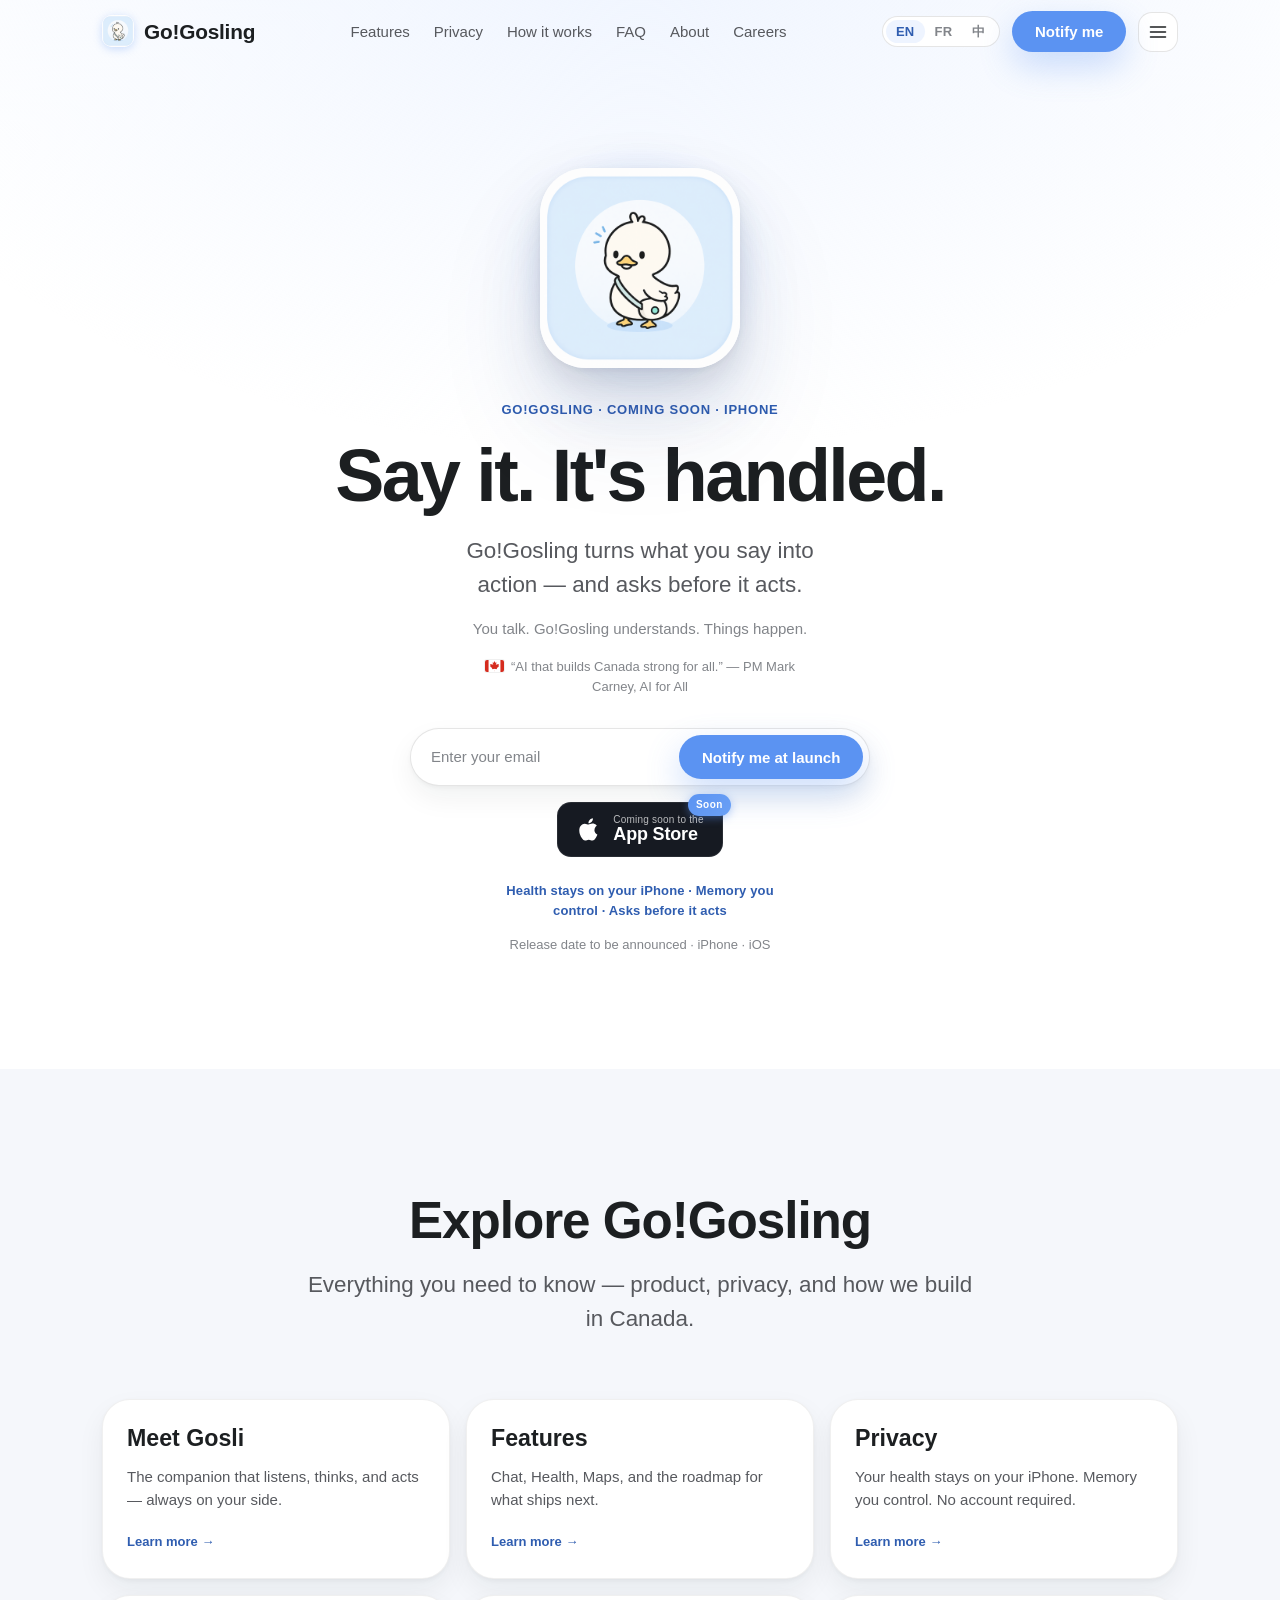
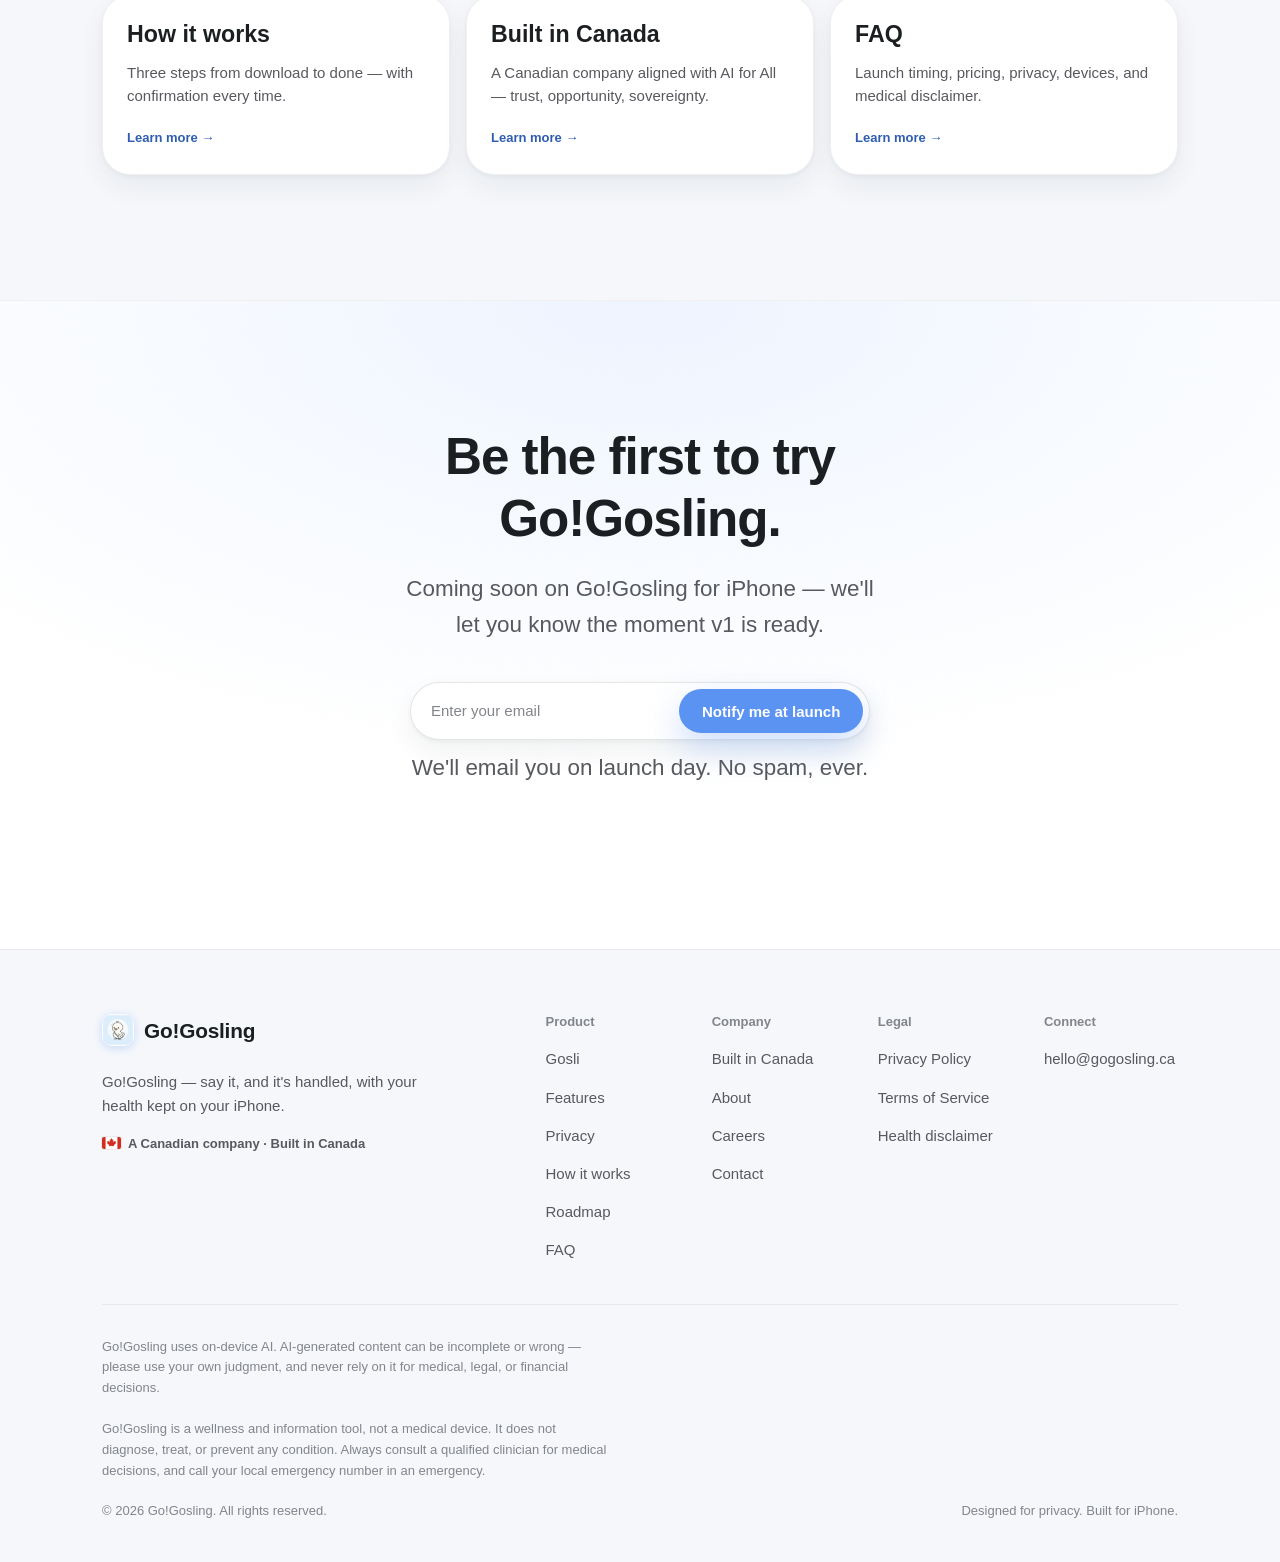
==== index.html @ f4f88aa8 "Split marketing site into dedicated pages and wire APIs. - Slim index with explore grid; new meet, f" ====
<!doctype html>
<html lang="en">
<head>
  <meta charset="utf-8" />
  <meta name="viewport" content="width=device-width, initial-scale=1, viewport-fit=cover" />
  <title data-i18n="meta.title">Go!Gosling — Say it. It's handled.</title>
  <meta name="description" data-i18n-attr="content:meta.desc"
        content="Go!Gosling turns what you say into action — chat, health, recipes, routes, search, media, and store, all from one conversation. Your Apple Health data stays on your iPhone. Coming soon on iPhone." />
  <link rel="canonical" href="https://gogosling.ca/" />
  <link rel="alternate" hreflang="en" href="https://gogosling.ca/" />
  <link rel="alternate" hreflang="fr" href="https://gogosling.ca/" />
  <link rel="alternate" hreflang="zh-Hans" href="https://gogosling.ca/" />
  <link rel="alternate" hreflang="x-default" href="https://gogosling.ca/" />
  <meta name="theme-color" content="#ffffff" media="(prefers-color-scheme: light)" />
  <meta name="color-scheme" content="light" />

  <link rel="icon" href="assets/img/favicon-32.png" sizes="32x32" type="image/png" />
  <link rel="icon" href="assets/img/favicon-16.png" sizes="16x16" type="image/png" />
  <link rel="apple-touch-icon" href="assets/img/apple-touch-icon.png" />
  <link rel="manifest" href="site.webmanifest" />

  <meta property="og:type" content="website" />
  <meta property="og:site_name" content="Go!Gosling" />
  <meta property="og:title" content="Go!Gosling — Say it. It's handled." />
  <meta property="og:description" content="Describe what you want. Go!Gosling turns it into action — chat, health, recipes, routes, search, media, and store, from one conversation. Health stays on your iPhone." />
  <meta property="og:url" content="https://gogosling.ca/" />
  <meta property="og:image" content="https://gogosling.ca/assets/img/og-image.png" />
  <meta property="og:image:width" content="1200" />
  <meta property="og:image:height" content="630" />
  <meta name="twitter:card" content="summary_large_image" />
  <meta name="twitter:title" content="Go!Gosling — Say it. It's handled." />
  <meta name="twitter:description" content="Go!Gosling turns what you say into action on iPhone — chat, health, recipes, routes, search, media, and store. Your Apple Health data stays on device." />
  <meta name="twitter:image" content="https://gogosling.ca/assets/img/og-image.png" />

  <link rel="stylesheet" href="assets/css/tokens.css" />
  <link rel="stylesheet" href="assets/css/base.css" />
  <link rel="stylesheet" href="assets/css/components.css" />
  <link rel="stylesheet" href="assets/css/site.css" />

  <script type="application/ld+json">
  {
    "@context": "https://schema.org",
    "@type": "Organization",
    "name": "Go!Gosling",
    "url": "https://gogosling.ca/",
    "logo": "https://gogosling.ca/assets/img/icon-512.png",
    "description": "Go!Gosling is a Canadian company. It turns what you say into action on iPhone, and your Apple Health data is processed on-device and never leaves your phone.",
    "foundingLocation": { "@type": "Country", "name": "Canada" },
    "address": { "@type": "PostalAddress", "addressCountry": "CA" },
    "sameAs": []
  }
  </script>
</head>
<body>
  <a class="skip-link" href="#main">Skip to content</a>
  <div id="site-header"></div>

  <main id="main">

    <section class="hero hero--center">
      <div class="container hero__inner">
        <figure class="hero__art">
          <span class="hero__art-glow" aria-hidden="true"></span>
          <img class="hero__icon" src="assets/img/app-icon-1024.png"
               width="220" height="220" decoding="async" fetchpriority="high"
               alt="Go!Gosling" />
        </figure>

        <p class="hero__app" data-i18n="hero.app">Go!Gosling · Coming soon · iPhone</p>
        <h1 class="display" data-i18n="hero.title">Say it. It's handled.</h1>
        <p class="lead hero__lead" data-i18n="hero.lead">Go!Gosling turns what you say into action.</p>
        <p class="hero__tagline" data-i18n="hero.tagline">You talk. Go!Gosling understands. Things happen.</p>
        <a class="hero__pmquote" href="canada.html" data-i18n="hero.pmquote">“AI that builds Canada strong for all.” — PM Mark Carney, AI for All</a>

        <div class="hero__actions" id="notify">
          <form class="waitlist" data-waitlist novalidate>
            <div class="field">
              <input class="field__input" type="email" name="email" required autocomplete="email"
                     data-i18n-attr="placeholder:hero.email;aria-label:hero.email" placeholder="Enter your email" />
              <button class="btn btn--primary" type="submit" data-i18n="hero.cta">Notify me at launch</button>
            </div>
          </form>
          <div class="form-success" data-waitlist-success hidden>
            <svg viewBox="0 0 24 24" fill="none" stroke="currentColor" stroke-width="1.9" stroke-linecap="round" stroke-linejoin="round"><circle cx="12" cy="12" r="9"/><path d="M8 12l3 3 5-6"/></svg>
            <span data-success-text data-i18n="form.success">You are on the list. We will email you the moment Go!Gosling launches — nothing else.</span>
          </div>
          <button type="button" class="store-badge" data-store-badge data-i18n-attr="aria-label:hero.store.aria" aria-label="Coming soon to the App Store — join the waitlist">
            <span class="store-badge__tag" data-i18n="hero.store.tag">Soon</span>
            <svg class="store-badge__apple" viewBox="0 0 24 24" fill="currentColor" aria-hidden="true"><path d="M17.05 12.04c-.03-2.6 2.11-3.85 2.21-3.91-1.21-1.77-3.09-2.01-3.76-2.04-1.6-.16-3.13.94-3.94.94-.81 0-2.07-.92-3.4-.9-1.75.03-3.36 1.02-4.26 2.58-1.81 3.16-.46 7.84 1.3 10.41.86 1.26 1.89 2.67 3.24 2.62 1.3-.05 1.79-.84 3.36-.84s2.01.84 3.39.81c1.4-.03 2.29-1.28 3.15-2.55.99-1.46 1.4-2.87 1.42-2.94-.03-.02-2.72-1.05-2.75-4.14M14.53 4.4c.72-.86 1.2-2.07 1.07-3.28-1.03.05-2.28.69-3.02 1.55-.67.77-1.25 1.99-1.09 3.17 1.15.09 2.32-.58 3.07-1.44"/></svg>
            <span class="store-badge__txt">
              <span class="store-badge__small" data-i18n="hero.store.small">Coming soon to the</span>
              <span class="store-badge__big" data-i18n="hero.store.big">App Store</span>
            </span>
          </button>
          <p class="hero__hook" data-i18n="hero.hook">Health stays on your iPhone · Memory you control · Asks before it acts</p>
          <p class="form-note hero__note" data-i18n="hero.note">Release date to be announced · iPhone · iOS</p>
        </div>
      </div>
    </section>

    <section class="section section--inset home-explore">
      <div class="container">
        <div class="sec-head center">
          <h2 class="section-title" data-i18n="home.explore.title">Explore Go!Gosling</h2>
          <p class="lead mx-auto" data-i18n="home.explore.lead">Everything you need to know — product, privacy, and how we build in Canada.</p>
        </div>
        <div class="home-explore__grid">
          <a class="home-card reveal" href="meet.html">
            <h3 data-i18n="home.card.meet.title">Meet Gosli</h3>
            <p data-i18n="home.card.meet.body">The companion that listens, thinks, and acts — always on your side.</p>
            <span class="home-card__link" data-i18n="home.card.more">Learn more →</span>
          </a>
          <a class="home-card reveal" href="features.html">
            <h3 data-i18n="home.card.features.title">Features</h3>
            <p data-i18n="home.card.features.body">Chat, Health, Maps, and the roadmap for what ships next.</p>
            <span class="home-card__link" data-i18n="home.card.more">Learn more →</span>
          </a>
          <a class="home-card reveal" href="privacy.html">
            <h3 data-i18n="home.card.privacy.title">Privacy</h3>
            <p data-i18n="home.card.privacy.body">Your health stays on your iPhone. Memory you control. No account required.</p>
            <span class="home-card__link" data-i18n="home.card.more">Learn more →</span>
          </a>
          <a class="home-card reveal" href="how.html">
            <h3 data-i18n="home.card.how.title">How it works</h3>
            <p data-i18n="home.card.how.body">Three steps from download to done — with confirmation every time.</p>
            <span class="home-card__link" data-i18n="home.card.more">Learn more →</span>
          </a>
          <a class="home-card reveal" href="canada.html">
            <h3 data-i18n="home.card.canada.title">Built in Canada</h3>
            <p data-i18n="home.card.canada.body">A Canadian company aligned with AI for All — trust, opportunity, sovereignty.</p>
            <span class="home-card__link" data-i18n="home.card.more">Learn more →</span>
          </a>
          <a class="home-card reveal" href="faq.html">
            <h3 data-i18n="home.card.faq.title">FAQ</h3>
            <p data-i18n="home.card.faq.body">Launch timing, pricing, privacy, devices, and medical disclaimer.</p>
            <span class="home-card__link" data-i18n="home.card.more">Learn more →</span>
          </a>
        </div>
      </div>
    </section>

    <section class="section final-cta">
      <div class="container final-cta__inner">
          <h2 data-i18n="cta.title">Be first to try Go!Gosling.</h2>
          <p data-i18n="cta.lead">Coming soon on Go!Gosling for iPhone — we will notify you when v1 is ready.</p>
          <div>
            <form class="waitlist" data-waitlist novalidate>
              <div class="field">
                <input class="field__input" type="email" name="email" required autocomplete="email"
                       data-i18n-attr="placeholder:cta.email;aria-label:cta.email" placeholder="Enter your email" />
                <button class="btn btn--primary" type="submit" data-i18n="cta.btn">Notify me at launch</button>
              </div>
            </form>
            <div class="form-success" data-waitlist-success hidden>
              <svg viewBox="0 0 24 24" fill="none" stroke="currentColor" stroke-width="1.9" stroke-linecap="round" stroke-linejoin="round"><circle cx="12" cy="12" r="9"/><path d="M8 12l3 3 5-6"/></svg>
              <span data-success-text data-i18n="form.success">You are on the list.</span>
            </div>
            <p class="form-note" data-i18n="cta.note">We will email you on launch day. No spam.</p>
          </div>
      </div>
    </section>

  </main>

  <div id="site-footer"></div>

  <script src="assets/js/chrome.js"></script>
  <script src="assets/js/i18n-fr.js"></script>
  <script src="assets/js/i18n.js"></script>
  <script src="assets/js/main.js"></script>
</body>
</html>
---- assets/css/tokens.css ----
/* ==========================================================================
   Go!Gosling — Design Tokens
   Source of truth: the app's frozen `Contracts/Design/design-system-v1.md`
   (mirrored here so the marketing site and the product never drift apart).
   Accent is a calm soft-blue, sampled from the real gosling App Icon backdrop —
   one restrained accent, carried by whitespace (Marvis-inspired restraint).
   Everything else is the app's neutral, light, on-device system.
   ========================================================================== */

:root {
  /* --- Brand (soft-blue, from the gosling App Icon backdrop) -------------- */
  /* The mascot sits on a calm light-blue field; the accent echoes it gently. */
  --brand-indigo: #4F86F0;   /* slightly deeper blue for hover */
  --brand-violet: #6AA0F5;   /* lighter end of the soft-blue range */
  --brand:        #5B93F2;   /* primary accent — calm sky blue */
  --brand-ink:    #2F5DB0;   /* deeper blue for text-on-light (AA contrast) */
  --brand-50:     #eef4ff;   /* faint blue wash (icon tiles, chips) */
  --brand-100:    #dde9fe;
  --brand-200:    #c4d8fc;
  --brand-gradient: linear-gradient(135deg, #5B93F2 0%, #6AA0F5 100%);
  --brand-gradient-soft: linear-gradient(135deg, #79a8f6 0%, #93bcf8 100%);

  /* --- Neutral surfaces (design-system-v1: light canvas) ----------------- */
  --bg-start:       #FFFFFF;
  --bg-end:         #F5F7FB;  /* faintly cool, premium light grey-blue */
  --bg-inset:       #F8FAFD;
  --surface:        #FFFFFF;
  --surface-2:      #F8FAFD;
  --surface-strong: #161A22;  /* inverted dark surface (CTA on dark, footer) */

  /* --- Text -------------------------------------------------------------- */
  --text-primary:   #1C1F21;
  --text-secondary: #57595E;
  --text-muted:     #82858A;
  --text-on-strong: #FFFFFF;
  --text-on-strong-muted: rgba(255,255,255,0.66);

  /* --- Lines ------------------------------------------------------------- */
  --line:        rgba(0,0,0,0.06);
  --line-strong: rgba(0,0,0,0.10);
  --line-ondark: rgba(255,255,255,0.12);

  /* --- Section identity tints (from AppTheme.tint(for:)) ----------------- */
  --tint-chat:   #1A1C21;  /* chat   = accentStrong (ink) */
  --tint-health: #4F6E61;  /* health = success (calm green) */
  --tint-ai:     #61738A;  /* ai/search = sky (slate blue) */
  --tint-maps:   #91754A;  /* maps   = warning (tan) */
  --tint-store:  #595E69;  /* store  = accent (gray) */
  --health-50:   #eef3f1;
  --health-ink:  #3c574c;

  /* --- Typography (system stack ≈ San Francisco) ------------------------- */
  --font-sans: -apple-system, BlinkMacSystemFont, "SF Pro Text", "SF Pro Display",
               "Segoe UI", "PingFang SC", "Hiragino Sans GB", "Microsoft YaHei",
               Roboto, Helvetica, Arial, "Apple Color Emoji", sans-serif;
  --font-rounded: ui-rounded, "SF Pro Rounded", -apple-system, var(--font-sans);

  /* Fluid type scale (clamp: mobile -> desktop) — bigger, more spacious */
  --fs-display: clamp(2.6rem, 1.7rem + 4.4vw, 4.6rem);   /* hero — bold, generous */
  --fs-h1:      clamp(2.05rem, 1.45rem + 2.9vw, 3.2rem);  /* section titles */
  --fs-h2:      clamp(1.55rem, 1.2rem + 1.6vw, 2.1rem);
  --fs-h3:      clamp(1.2rem, 1.06rem + 0.6vw, 1.45rem);
  --fs-lead:    clamp(1.14rem, 1.02rem + 0.6vw, 1.4rem);  /* hero subhead */
  --fs-body:    1.0625rem;   /* 17px — iOS body */
  --fs-meta:    0.9375rem;   /* 15px */
  --fs-chip:    0.8125rem;   /* 13px */
  --fs-eyebrow: 0.75rem;     /* 12px */

  --lh-tight:  1.05;
  --lh-snug:   1.22;
  --lh-normal: 1.6;
  --tracking-eyebrow: 0.14em;
  --tracking-tight:  -0.02em;
  --tracking-display: -0.035em;

  /* --- Spacing scale ----------------------------------------------------- */
  --space-1: 4px;
  --space-2: 8px;
  --space-3: 12px;
  --space-4: 16px;
  --space-5: 20px;   /* screenPadding */
  --space-6: 24px;
  --space-8: 32px;
  --space-10: 40px;
  --space-12: 48px;
  --space-16: 64px;
  --space-20: 80px;
  --space-24: 96px;
  --space-32: 128px;

  --container:    1140px;
  --container-narrow: 760px;
  --section-y: clamp(80px, 6vw + 48px, 152px);   /* more breathing room */

  /* --- Radius (soft, friendly, consistent) ------------------------------- */
  --radius-card:    28px;
  --radius-compact: 20px;
  --radius-pill:    999px;
  --radius-sm:      14px;

  /* --- Elevation — one cohesive soft-shadow family ----------------------- */
  --elev-raised:   0 2px 4px rgba(22,26,34,0.04), 0 12px 28px rgba(22,26,34,0.06);
  --elev-floating: 0 6px 14px rgba(22,26,34,0.07), 0 20px 44px rgba(22,26,34,0.08);
  /* Layered soft shadow for the hero icon (multi-step natural falloff) */
  --elev-device:
      0 2px 6px rgba(22,26,34,0.05),
      0 12px 28px rgba(22,26,34,0.07),
      0 32px 64px rgba(38,72,140,0.12),
      0 56px 110px rgba(38,72,140,0.10);
  --elev-brand:   0 14px 34px rgba(91,147,242,0.30);

  /* --- Motion (design-system-v1) ----------------------------------------- */
  --dur-standard: 0.24s;
  --ease-standard: cubic-bezier(0.4, 0.0, 0.2, 1);   /* ≈ easeInOut */
  --ease-emphasized: cubic-bezier(0.22, 1, 0.36, 1); /* ≈ spring settle */
  --dur-reveal: 0.7s;

  /* --- Layout helpers ---------------------------------------------------- */
  --nav-h: 64px;
}

@media (prefers-reduced-motion: reduce) {
  :root { --dur-standard: 0.12s; --dur-reveal: 0.12s; }
}
---- assets/css/base.css ----
/* ==========================================================================
   Go!Gosling — Base: reset, document defaults, primitives
   ========================================================================== */

*, *::before, *::after { box-sizing: border-box; }
* { margin: 0; }

html {
  -webkit-text-size-adjust: 100%;
  text-size-adjust: 100%;
  scroll-behavior: smooth;
  scroll-padding-top: calc(var(--nav-h) + 16px);
}
@media (prefers-reduced-motion: reduce) {
  html { scroll-behavior: auto; }
}

body {
  font-family: var(--font-sans);
  font-size: var(--fs-body);
  line-height: var(--lh-normal);
  color: var(--text-primary);
  background: var(--bg-start);
  -webkit-font-smoothing: antialiased;
  -moz-osx-font-smoothing: grayscale;
  text-rendering: optimizeLegibility;
  font-feature-settings: "ss01", "cv01";
  overflow-x: hidden;
}

img, svg, video, canvas { display: block; max-width: 100%; height: auto; }
svg { fill: currentColor; }

a { color: inherit; text-decoration: none; }

button, input, textarea, select {
  font: inherit;
  color: inherit;
}
button { background: none; border: 0; cursor: pointer; }

h1, h2, h3, h4 { line-height: var(--lh-snug); font-weight: 700; }

::selection { background: var(--brand-100); color: var(--text-primary); }

:focus-visible {
  outline: 2px solid var(--brand);
  outline-offset: 3px;
  border-radius: 4px;
}

/* --- Layout primitives --------------------------------------------------- */
.container {
  width: 100%;
  max-width: var(--container);
  margin-inline: auto;
  padding-inline: var(--space-5);
}
@media (min-width: 720px) {
  .container { padding-inline: var(--space-8); }
}

.section { padding-block: var(--section-y); position: relative; }

.measure { max-width: 56ch; }
.center { text-align: center; }
.mx-auto { margin-inline: auto; }

/* --- Type primitives ----------------------------------------------------- */
.eyebrow {
  display: inline-block;
  font-size: var(--fs-eyebrow);
  font-weight: 700;
  letter-spacing: var(--tracking-eyebrow);
  text-transform: uppercase;
  color: var(--text-muted);
}
.eyebrow--brand { color: var(--brand-ink); }

.display {
  font-size: var(--fs-display);
  line-height: var(--lh-tight);
  letter-spacing: var(--tracking-display);
  font-weight: 700;
}
.section-title {
  font-size: var(--fs-h1);
  line-height: var(--lh-tight);
  letter-spacing: var(--tracking-tight);
}
.lead {
  font-size: var(--fs-lead);
  line-height: 1.5;
  color: var(--text-secondary);
}
.muted { color: var(--text-secondary); }
.faint { color: var(--text-muted); }

.text-gradient {
  background: var(--brand-gradient);
  -webkit-background-clip: text;
  background-clip: text;
  color: transparent;
}

/* --- Accessibility helpers ---------------------------------------------- */
.visually-hidden {
  position: absolute !important;
  width: 1px; height: 1px;
  padding: 0; margin: -1px;
  overflow: hidden; clip: rect(0 0 0 0); clip-path: inset(50%);
  white-space: nowrap; border: 0;
}
.skip-link {
  position: absolute; left: var(--space-4); top: -120px;
  z-index: 200; background: var(--surface-strong); color: #fff;
  padding: 10px 16px; border-radius: var(--radius-sm);
  transition: top var(--dur-standard) var(--ease-standard);
}
.skip-link:focus { top: var(--space-4); }

[hidden] { display: none !important; }
---- assets/css/components.css ----
/* ==========================================================================
   Go!Gosling — Components
   ========================================================================== */

/* --- Logo lockup --------------------------------------------------------- */
.logo { display: inline-flex; align-items: center; gap: 10px; }
.logo__mark {
  width: 32px; height: 32px; border-radius: 10px;
  overflow: hidden;
  box-shadow: 0 2px 8px rgba(91,147,242,0.30);
  flex: none;
}
.logo__mark img { width: 100%; height: 100%; object-fit: cover; display: block; }
.logo__word {
  font-family: var(--font-rounded);
  font-weight: 700; font-size: 1.3rem; letter-spacing: -0.01em;
  color: var(--text-primary);
}
.logo--lg .logo__mark { width: 44px; height: 44px; border-radius: 12px; }
.logo--lg .logo__mark svg { width: 27px; height: 27px; }
.logo--lg .logo__word { font-size: 1.6rem; }

/* --- Buttons ------------------------------------------------------------- */
.btn {
  --_pad-y: 12px; --_pad-x: 22px;
  display: inline-flex; align-items: center; justify-content: center; gap: 8px;
  padding: var(--_pad-y) var(--_pad-x);
  font-size: var(--fs-meta); font-weight: 600; line-height: 1;
  border-radius: var(--radius-pill);
  border: 1px solid transparent;
  white-space: nowrap;
  transition: transform var(--dur-standard) var(--ease-emphasized),
              box-shadow var(--dur-standard) var(--ease-standard),
              background var(--dur-standard) var(--ease-standard),
              border-color var(--dur-standard) var(--ease-standard);
  will-change: transform;
}
.btn:active { transform: translateY(1px) scale(0.99); }

.btn--primary {
  background: var(--brand);
  color: #fff;
  box-shadow: var(--elev-brand);
}
.btn--primary:hover {
  background: var(--brand-indigo);
  box-shadow: var(--elev-brand);
  transform: translateY(-1px);
}

.btn--dark { background: var(--surface-strong); color: #fff; }
.btn--dark:hover { transform: translateY(-1px); box-shadow: var(--elev-floating); }

.btn--ghost {
  background: var(--surface); color: var(--text-primary);
  border-color: var(--line-strong);
}
.btn--ghost:hover { border-color: var(--text-muted); transform: translateY(-1px); }

.btn--lg { --_pad-y: 15px; --_pad-x: 28px; font-size: var(--fs-body); }
.btn--block { width: 100%; }

/* --- Chips & badges ------------------------------------------------------ */
.chip {
  display: inline-flex; align-items: center; gap: 8px;
  padding: 9px 16px; font-size: var(--fs-chip); font-weight: 600;
  border-radius: var(--radius-pill);
  background: var(--surface); border: 1px solid var(--line);
  color: var(--text-secondary);
  box-shadow: var(--elev-raised);
}
.chip__dot { width: 7px; height: 7px; border-radius: 50%; background: var(--text-muted); flex: none; }
.chip--live { color: var(--health-ink); background: var(--health-50); border-color: transparent; }
.chip--live .chip__dot { background: var(--tint-health); }
.chip--soon { color: var(--text-muted); }

.badge {
  display: inline-flex; align-items: center; gap: 8px;
  padding: 7px 14px 7px 11px;
  font-size: var(--fs-chip); font-weight: 600;
  border-radius: var(--radius-pill);
  background: var(--brand-50); color: var(--brand-ink);
  border: 1px solid var(--brand-100);
}
.badge__pulse {
  width: 8px; height: 8px; border-radius: 50%; background: var(--brand);
  box-shadow: 0 0 0 0 rgba(91,147,242,0.5);
  animation: pulse 2.4s var(--ease-standard) infinite;
}
@keyframes pulse {
  0% { box-shadow: 0 0 0 0 rgba(91,147,242,0.45); }
  70% { box-shadow: 0 0 0 7px rgba(91,147,242,0); }
  100% { box-shadow: 0 0 0 0 rgba(91,147,242,0); }
}
@media (prefers-reduced-motion: reduce) { .badge__pulse { animation: none; } }

/* --- Cards --------------------------------------------------------------- */
.card {
  background: var(--surface);
  border: 1px solid var(--line);
  border-radius: var(--radius-card);
  padding: var(--space-8);
  box-shadow: var(--elev-raised);
}
.card--flat { box-shadow: none; background: var(--surface-2); }
.card--flat:hover { border-color: var(--line-strong); }
.card__icon {
  width: 44px; height: 44px; border-radius: var(--radius-compact);
  display: grid; place-items: center; margin-bottom: var(--space-4);
  background: var(--brand-50); color: var(--brand-ink);
}
.card__icon svg { width: 22px; height: 22px; }
.card__title { font-size: var(--fs-h3); margin-bottom: 8px; letter-spacing: -0.01em; }
.card__body { color: var(--text-secondary); font-size: var(--fs-meta); }

/* --- Forms / waitlist ---------------------------------------------------- */
.waitlist { width: 100%; max-width: 460px; }
.field {
  display: flex; gap: 8px;
  background: var(--surface);
  border: 1px solid var(--line-strong);
  border-radius: var(--radius-pill);
  padding: 6px 6px 6px 8px;
  box-shadow: var(--elev-raised);
  transition: border-color var(--dur-standard) var(--ease-standard),
              box-shadow var(--dur-standard) var(--ease-standard);
}
.field:focus-within { border-color: var(--brand); box-shadow: 0 0 0 4px var(--brand-100); }
.field__input {
  flex: 1; min-width: 0; border: 0; background: transparent;
  padding: 10px 12px; font-size: var(--fs-meta); color: var(--text-primary);
}
.field__input::placeholder { color: var(--text-muted); }
.field__input:focus-visible { outline: none; }
.field .btn { flex: none; }

.form-note {
  margin-top: 12px; font-size: var(--fs-chip); color: var(--text-muted);
  display: flex; align-items: center; gap: 7px; line-height: 1.4;
}
.form-note svg { width: 14px; height: 14px; flex: none; color: var(--tint-health); }

.form-success {
  display: flex; align-items: flex-start; gap: 11px;
  padding: 14px 18px; border-radius: var(--radius-compact);
  background: var(--health-50); color: var(--health-ink);
  font-size: var(--fs-meta); font-weight: 500; max-width: 460px;
}
.form-success svg { width: 20px; height: 20px; flex: none; margin-top: 1px; }

/* --- App Store coming-soon pill (custom — not the official Apple badge) --- */
.store-badge {
  display: inline-flex; align-items: center; gap: 11px;
  padding: 11px 18px; border-radius: 14px;
  background: var(--surface-strong); color: #fff;
  border: 1px solid rgba(255,255,255,0.08);
  position: relative; cursor: pointer;
  transition: transform var(--dur-standard) var(--ease-emphasized), box-shadow var(--dur-standard);
}
.store-badge--light {
  background: var(--surface);
  color: var(--text-primary);
  border: 1px solid var(--line-strong);
  box-shadow: none;
}
.store-badge--light:hover {
  transform: none;
  box-shadow: var(--elev-raised);
}
.store-badge--light svg { color: var(--text-primary); }
.store-badge svg { width: 26px; height: 26px; flex: none; }
.store-badge__apple { width: 24px; height: 24px; }
.store-badge__txt { display: flex; flex-direction: column; line-height: 1.1; text-align: left; }
.store-badge__small { font-size: 10px; opacity: 0.7; letter-spacing: 0.02em; }
.store-badge__big { font-size: 18px; font-weight: 600; letter-spacing: -0.01em; }
.store-badge__tag {
  position: absolute; top: -9px; right: -9px;
  font-size: 10px; font-weight: 700; letter-spacing: 0.04em;
  padding: 3px 8px; border-radius: var(--radius-pill);
  background: var(--brand-gradient); color: #fff;
  box-shadow: 0 2px 8px rgba(91,147,242,0.45);
}

/* --- Sticky navigation --------------------------------------------------- */
.nav {
  position: fixed; inset: 0 0 auto 0; z-index: 100;
  height: var(--nav-h);
  display: flex; align-items: center;
  transition: background var(--dur-standard) var(--ease-standard),
              border-color var(--dur-standard) var(--ease-standard),
              backdrop-filter var(--dur-standard);
  border-bottom: 1px solid transparent;
}
.nav.is-scrolled {
  background: rgba(255,255,255,0.78);
  -webkit-backdrop-filter: saturate(180%) blur(18px);
  backdrop-filter: saturate(180%) blur(18px);
  border-bottom-color: var(--line);
}
.nav__inner { display: flex; align-items: center; justify-content: space-between; width: 100%; }
.nav__links { display: none; align-items: center; gap: var(--space-6); }
.nav__links a {
  font-size: var(--fs-meta); font-weight: 500; color: var(--text-secondary);
  transition: color var(--dur-standard) var(--ease-standard);
}
.nav__links a:hover { color: var(--text-primary); }
.nav__actions { display: flex; align-items: center; gap: var(--space-3); }

@media (min-width: 940px) {
  .nav__links { display: flex; }
  .nav__menu-btn { display: none; }
}

/* Language toggle */
.lang-toggle {
  display: inline-flex; align-items: center;
  border: 1px solid var(--line-strong); border-radius: var(--radius-pill);
  padding: 3px; background: var(--surface);
}
.lang-toggle button {
  font-size: var(--fs-chip); font-weight: 600; color: var(--text-muted);
  padding: 5px 11px; border-radius: var(--radius-pill); line-height: 1;
  transition: color var(--dur-standard), background var(--dur-standard);
}
.lang-toggle button[aria-pressed="true"] { background: var(--brand-50); color: var(--brand-ink); }
.lang-toggle--3 button { padding: 5px 9px; font-size: 0.6875rem; letter-spacing: 0.02em; }
@media (min-width: 900px) {
  .lang-toggle--3 button { padding: 5px 10px; font-size: var(--fs-chip); }
}

/* Mobile menu */
.nav__menu-btn {
  display: grid; place-items: center; width: 40px; height: 40px;
  border-radius: var(--radius-sm); border: 1px solid var(--line-strong);
  background: var(--surface);
}
.nav__menu-btn svg { width: 20px; height: 20px; }
.mobile-menu {
  position: fixed; inset: var(--nav-h) 0 auto 0; z-index: 99;
  background: rgba(255,255,255,0.96);
  -webkit-backdrop-filter: blur(18px); backdrop-filter: blur(18px);
  border-bottom: 1px solid var(--line);
  padding: var(--space-5);
  display: flex; flex-direction: column; gap: 2px;
  transform: translateY(-12px); opacity: 0; pointer-events: none;
  transition: transform var(--dur-standard) var(--ease-standard), opacity var(--dur-standard);
}
.mobile-menu.is-open { transform: none; opacity: 1; pointer-events: auto; }
.mobile-menu a {
  padding: 13px 8px; font-size: var(--fs-h3); font-weight: 500;
  border-bottom: 1px solid var(--line);
}
.mobile-menu a:last-of-type { border-bottom: 0; }

/* --- Accordion (FAQ) ----------------------------------------------------- */
.accordion { border-top: 1px solid var(--line); }
.accordion__item { border-bottom: 1px solid var(--line); }
.accordion__trigger {
  display: flex; align-items: center; justify-content: space-between; gap: var(--space-4);
  width: 100%; text-align: left; padding: var(--space-6) 4px;
  font-size: var(--fs-h3); font-weight: 600; color: var(--text-primary);
}
.accordion__icon {
  width: 26px; height: 26px; flex: none; border-radius: 50%;
  display: grid; place-items: center; position: relative;
  border: 1px solid var(--line-strong); color: var(--text-secondary);
  transition: transform var(--dur-standard) var(--ease-emphasized),
              background var(--dur-standard), color var(--dur-standard);
}
.accordion__icon::before, .accordion__icon::after {
  content: ""; position: absolute; background: currentColor; border-radius: 2px;
}
.accordion__icon::before { width: 11px; height: 1.8px; }
.accordion__icon::after  { width: 1.8px; height: 11px; transition: transform var(--dur-standard) var(--ease-standard); }
.accordion__trigger[aria-expanded="true"] .accordion__icon {
  background: var(--surface-strong); color: #fff; border-color: transparent;
}
.accordion__trigger[aria-expanded="true"] .accordion__icon::after { transform: scaleY(0); }
.accordion__panel {
  overflow: hidden; max-height: 0;
  transition: max-height var(--dur-standard) var(--ease-standard);
}
.accordion__panel-inner { padding: 0 4px var(--space-5); color: var(--text-secondary); max-width: 68ch; }

/* --- Footer (light, product-page style) ---------------------------------- */
.site-footer {
  background: var(--bg-end);
  color: var(--text-primary);
  padding-block: var(--space-16) var(--space-10);
  margin-top: 0;
  border-top: 1px solid var(--line);
}
.footer__top {
  display: grid; gap: var(--space-10);
  grid-template-columns: 1fr;
  padding-bottom: var(--space-10);
  border-bottom: 1px solid var(--line);
}
.footer__brand { max-width: 320px; }
.footer__brand .logo__word { color: var(--text-primary); }
.footer__tagline { color: var(--text-secondary); font-size: var(--fs-meta); margin-top: var(--space-4); }
.footer__cols { display: grid; grid-template-columns: repeat(2, 1fr); gap: var(--space-8); }
.footer__col h4 {
  font-size: var(--fs-chip); font-weight: 600;
  color: var(--text-muted); margin-bottom: var(--space-4);
  text-transform: none; letter-spacing: 0;
}
.footer__col ul { list-style: none; padding: 0; display: flex; flex-direction: column; gap: 11px; }
.footer__col a {
  font-size: var(--fs-meta); color: var(--text-secondary);
  transition: color var(--dur-standard);
}
.footer__col a:hover { color: var(--text-primary); }
.footer__bottom {
  display: flex; flex-direction: column; gap: var(--space-5);
  padding-top: var(--space-8);
}
.footer__disclaimer {
  font-size: var(--fs-chip); color: var(--text-muted);
  line-height: 1.6; max-width: 70ch;
}
.footer__legal-row {
  display: flex; flex-wrap: wrap; align-items: center; gap: var(--space-4);
  justify-content: space-between;
  font-size: var(--fs-chip); color: var(--text-muted);
}
.footer__legal-row a:hover { color: var(--text-primary); }

@media (min-width: 720px) {
  .footer__cols { grid-template-columns: repeat(4, 1fr); }
}
@media (min-width: 940px) {
  .footer__top { grid-template-columns: 1.2fr 2fr; gap: var(--space-16); }
}

/* --- iPhone device mockup ------------------------------------------------ */
.device {
  --_w: 300px;
  width: var(--_w);
  aspect-ratio: 1206 / 2622;        /* real iPhone screen ratio */
  position: relative;
  border-radius: calc(var(--_w) * 0.155);
  padding: calc(var(--_w) * 0.028);
  background: linear-gradient(150deg, #2a2c33, #15161a 55%, #2a2c33);
  box-shadow: var(--elev-device);
}
.device__screen {
  position: relative; height: 100%; width: 100%; overflow: hidden;
  border-radius: calc(var(--_w) * 0.128);
  background: linear-gradient(180deg, #FFFFFF, #F7F7F9);
  display: flex; flex-direction: column;
}
.device__island {
  position: absolute; top: calc(var(--_w) * 0.03); left: 50%; transform: translateX(-50%);
  width: 31%; height: calc(var(--_w) * 0.09); background: #0c0c0e;
  border-radius: var(--radius-pill); z-index: 5;
}
.device__glare {
  position: absolute; inset: 0; z-index: 6; pointer-events: none;
  background: linear-gradient(135deg, rgba(255,255,255,0.10) 0%, rgba(255,255,255,0) 28%);
  border-radius: calc(var(--_w) * 0.128);
}

/* In-device UI (faithful to design-system-v1) */
.ui { display: flex; flex-direction: column; height: 100%; font-size: 12px; }
.ui__statusbar {
  display: flex; justify-content: space-between; align-items: center;
  padding: 13px 20px 6px; font-size: 11px; font-weight: 600; color: var(--text-primary);
}
.ui__statusbar .dots { display: flex; gap: 3px; align-items: center; }
.ui__statusbar .dots span { width: 4px; height: 4px; border-radius: 50%; background: var(--text-primary); }
.ui__header {
  display: flex; align-items: center; gap: 9px; padding: 6px 16px 12px;
}
.ui__avatar {
  width: 26px; height: 26px; border-radius: 8px; background: var(--brand-gradient);
  display: grid; place-items: center; color: #fff; flex: none;
}
.ui__avatar svg { width: 15px; height: 15px; }
.ui__title { font-weight: 700; font-size: 14px; }
.ui__sub { font-size: 9.5px; color: var(--tint-health); display: flex; align-items: center; gap: 3px; }
.ui__sub svg { width: 9px; height: 9px; }
.ui__body { flex: 1; padding: 6px 16px; display: flex; flex-direction: column; gap: 9px; overflow: hidden; }

.bubble { max-width: 80%; padding: 9px 12px; border-radius: 16px; line-height: 1.35; }
.bubble--in { background: #F0F0F3; color: var(--text-primary); border-bottom-left-radius: 5px; align-self: flex-start; }
.bubble--out { background: var(--surface-strong); color: #fff; border-bottom-right-radius: 5px; align-self: flex-end; }
.bubble--rich { align-self: flex-start; max-width: 90%; background: #fff; border: 1px solid var(--line); border-radius: 16px; padding: 11px; }

.metric-row { display: flex; gap: 7px; margin-top: 8px; }
.metric {
  flex: 1; background: var(--health-50); border-radius: 11px; padding: 8px 9px;
}
.metric__k { font-size: 8.5px; color: var(--health-ink); font-weight: 600; letter-spacing: 0.02em; }
.metric__v { font-size: 16px; font-weight: 700; color: var(--text-primary); margin-top: 2px; }
.metric__v small { font-size: 9px; font-weight: 500; color: var(--text-muted); }

.ui__inputbar {
  margin: 6px 14px 16px; padding: 8px 8px 8px 14px;
  display: flex; align-items: center; gap: 8px;
  background: #fff; border: 1px solid var(--line-strong); border-radius: var(--radius-pill);
  color: var(--text-muted);
}
.ui__send {
  width: 28px; height: 28px; border-radius: 50%; background: var(--brand-gradient);
  display: grid; place-items: center; color: #fff; flex: none; margin-left: auto;
}
.ui__send svg { width: 14px; height: 14px; }

.ui__lock {
  display: inline-flex; align-items: center; gap: 4px; align-self: center;
  font-size: 9px; color: var(--text-muted); padding: 3px 9px;
  background: rgba(0,0,0,0.04); border-radius: var(--radius-pill); margin-bottom: 2px;
}
.ui__lock svg { width: 9px; height: 9px; }

/* floating UI fragment outside the frame (depth) */
.device-wrap { position: relative; display: inline-block; }
.float-card {
  position: absolute; z-index: 8;
  background: #fff; border: 1px solid var(--line); border-radius: 14px;
  box-shadow: var(--elev-floating); padding: 11px 13px;
  display: flex; align-items: center; gap: 9px; font-size: 13px; font-weight: 600;
}
.float-card svg { width: 18px; height: 18px; flex: none; }

/* --- Scroll reveal ------------------------------------------------------- */
.reveal {
  opacity: 0; transform: translateY(22px);
  transition: opacity var(--dur-reveal) var(--ease-standard),
              transform var(--dur-reveal) var(--ease-emphasized);
}
.reveal.is-visible { opacity: 1; transform: none; }
.reveal[data-delay="1"] { transition-delay: 0.08s; }
.reveal[data-delay="2"] { transition-delay: 0.16s; }
.reveal[data-delay="3"] { transition-delay: 0.24s; }
@media (prefers-reduced-motion: reduce) {
  .reveal { opacity: 1; transform: none; transition: none; }
}
---- assets/css/site.css ----
/* ==========================================================================
   Go!Gosling — Page composition (sections)
   Marvis / 元宝-inspired: white-led, flat, product-first — not AI-template.
   ========================================================================== */

main { display: block; }

.section--inset { background: var(--bg-end); }

/* --- HERO (centered, mascot-led, Marvis-style) --------------------------- */
.hero {
  position: relative;
  padding-top: calc(var(--nav-h) + clamp(56px, 9vw, 104px));
  padding-bottom: clamp(72px, 9vw, 128px);
  background:
    radial-gradient(120% 90% at 50% -10%, var(--brand-50) 0%, rgba(238,244,255,0) 58%),
    var(--bg-start);
}
.hero--center .hero__inner {
  max-width: 720px;
  margin-inline: auto;
  text-align: center;
  display: flex;
  flex-direction: column;
  align-items: center;
}

/* Mascot app-icon hero (App Store-style big rounded square on a soft glow) */
.hero__art {
  position: relative;
  margin: 0 0 var(--space-8);
  display: grid;
  place-items: center;
}
.hero__art-glow {
  position: absolute;
  width: 132%;
  aspect-ratio: 1;
  border-radius: 50%;
  background: radial-gradient(circle, rgba(91,147,242,0.22) 0%, rgba(91,147,242,0) 68%);
  filter: blur(6px);
  z-index: 0;
}
.hero__icon {
  position: relative;
  z-index: 1;
  width: clamp(132px, 22vw, 200px);
  height: auto;
  aspect-ratio: 1;
  border-radius: 23%;            /* iOS superellipse-ish app-icon corner */
  box-shadow: var(--elev-device);
  animation: hero-float 7s var(--ease-standard) infinite;
}
@keyframes hero-float {
  0%, 100% { transform: translateY(0); }
  50%      { transform: translateY(-9px); }
}
@media (prefers-reduced-motion: reduce) {
  .hero__icon { animation: none; }
}

.hero__app {
  font-size: var(--fs-chip);
  font-weight: 600;
  color: var(--brand-ink);
  margin-bottom: var(--space-4);
  letter-spacing: 0.06em;
  text-transform: uppercase;
}
.hero h1 {
  margin-bottom: var(--space-5);
  font-weight: 700;
  letter-spacing: var(--tracking-display);
}
.hero__lead {
  max-width: 32ch;
  margin-inline: auto;
  margin-bottom: var(--space-4);
  font-size: var(--fs-lead);
  color: var(--text-secondary);
}
.hero__tagline {
  font-size: var(--fs-meta);
  color: var(--text-muted);
  margin-bottom: var(--space-10);
  max-width: 44ch;
}
.hero__pmquote {
  display: inline-block;
  margin: calc(-1 * var(--space-6)) auto var(--space-8);
  max-width: 48ch;
  font-size: var(--fs-chip);
  line-height: 1.5;
  color: var(--text-muted);
  transition: color var(--dur-standard) var(--ease-standard);
}
.hero__pmquote:hover { color: var(--brand-ink); }
.hero__hook {
  font-size: var(--fs-chip);
  font-weight: 600;
  color: var(--brand-ink);
  margin-top: var(--space-2);
  letter-spacing: 0.01em;
  line-height: 1.5;
  max-width: 42ch;
}
.hero__actions {
  width: 100%;
  max-width: 480px;
  display: flex;
  flex-direction: column;
  align-items: center;
  gap: var(--space-4);
}
.hero__actions .waitlist { width: 100%; }
.hero__note {
  justify-content: center;
  margin-top: 0;
}

/* --- Capability tiles (Marvis-style illustrated cards) ------------------- */
.cap-grid {
  display: grid;
  gap: var(--space-5);
  grid-template-columns: 1fr;
}
.cap-card {
  position: relative;
  background: var(--surface);
  border: 1px solid var(--line);
  border-radius: var(--radius-card);
  padding: var(--space-8);
  box-shadow: var(--elev-raised);
  transition: transform var(--dur-standard) var(--ease-emphasized),
              box-shadow var(--dur-standard) var(--ease-standard),
              border-color var(--dur-standard);
}
.cap-card:hover {
  transform: translateY(-3px);
  box-shadow: var(--elev-floating);
  border-color: var(--line-strong);
}
.cap-card--live {
  border-color: var(--brand-200);
  background: linear-gradient(180deg, var(--brand-50) 0%, var(--surface) 62%);
}
.cap-card__icon {
  width: 52px; height: 52px;
  border-radius: var(--radius-compact);
  display: grid; place-items: center;
  margin-bottom: var(--space-5);
  background: var(--brand-50);
  color: var(--brand-ink);
}
.cap-card__icon svg { width: 26px; height: 26px; }
.cap-card--live .cap-card__icon {
  background: var(--brand);
  color: #fff;
  box-shadow: var(--elev-brand);
}
.cap-card__badge {
  position: absolute; top: var(--space-6); right: var(--space-6);
  font-size: var(--fs-eyebrow); font-weight: 700;
  letter-spacing: 0.04em; text-transform: uppercase;
  padding: 4px 10px; border-radius: var(--radius-pill);
  background: var(--brand); color: #fff;
}
.cap-card h3 {
  font-size: var(--fs-h3);
  font-weight: 700;
  margin-bottom: var(--space-3);
  letter-spacing: -0.01em;
}
.cap-card p {
  font-size: var(--fs-meta);
  color: var(--text-secondary);
  line-height: 1.6;
}
.cap-card__soon {
  display: inline-block;
  margin: 2px 0 var(--space-3);
  padding: 2px 10px;
  border-radius: var(--radius-pill);
  background: var(--bg-end);
  color: var(--text-secondary);
  font-size: var(--fs-chip);
  font-weight: 600;
}
.feat-live {
  max-width: 60ch;
  margin: var(--space-5) auto 0;
  text-align: center;
  font-size: var(--fs-meta);
  font-weight: 600;
  color: var(--brand-ink);
  line-height: 1.5;
}
.cap-disclaimer {
  margin-top: var(--space-10);
  text-align: center;
  font-size: var(--fs-chip);
  color: var(--text-muted);
}
@media (min-width: 640px) {
  .cap-grid { grid-template-columns: repeat(2, 1fr); }
}
@media (min-width: 980px) {
  .cap-grid { grid-template-columns: repeat(3, 1fr); }
}

/* --- Section heading block ----------------------------------------------- */
.sec-head { max-width: 680px; margin-bottom: var(--space-16); }
.sec-head.center { margin-inline: auto; text-align: center; }
.sec-head .section-title { margin-bottom: var(--space-5); }

/* --- How it works (plain steps) ------------------------------------------ */
.steps { display: grid; gap: var(--space-6); grid-template-columns: 1fr; }
.steps--plain .step {
  background: var(--surface);
  border: 1px solid var(--line);
  border-radius: var(--radius-card);
  padding: var(--space-8);
  box-shadow: var(--elev-raised);
}
.steps--plain .step__num {
  width: 40px;
  height: 40px;
  border-radius: var(--radius-sm);
  display: grid;
  place-items: center;
  font-size: var(--fs-body);
  font-weight: 700;
  background: var(--brand-50);
  color: var(--brand-ink);
  margin-bottom: var(--space-5);
  box-shadow: none;
}
.step h3 { font-size: var(--fs-h3); margin-bottom: var(--space-2); font-weight: 700; }
.step p { color: var(--text-secondary); font-size: var(--fs-meta); line-height: 1.6; }
@media (min-width: 800px) { .steps { grid-template-columns: repeat(3, 1fr); } }

/* --- Privacy section ----------------------------------------------------- */
.priv-tagline {
  font-size: var(--fs-meta);
  font-weight: 600;
  color: var(--brand-ink);
  margin-top: var(--space-4);
}
.privacy__grid { display: grid; gap: var(--space-5); grid-template-columns: 1fr; }
.privacy__never {
  margin-top: var(--space-12);
  padding-top: var(--space-10);
  border-top: 1px solid var(--line);
}
.privacy__never h3 {
  font-size: var(--fs-h3);
  font-weight: 600;
  margin-bottom: var(--space-5);
  text-align: center;
}
.never-list--light {
  list-style: none;
  padding: 0;
  display: grid;
  gap: var(--space-3);
  grid-template-columns: 1fr;
  max-width: 560px;
  margin-inline: auto;
}
.never-list--light li {
  font-size: var(--fs-meta);
  color: var(--text-secondary);
  padding-left: 1.1em;
  position: relative;
}
.never-list--light li::before {
  content: "·";
  position: absolute;
  left: 0;
  color: var(--text-muted);
  font-weight: 700;
}
@media (min-width: 720px) {
  .privacy__grid { grid-template-columns: repeat(2, 1fr); }
  .never-list--light { grid-template-columns: repeat(2, 1fr); max-width: none; }
}

/* --- Home explore grid (slim index) -------------------------------------- */
.home-explore__grid {
  display: grid;
  gap: var(--space-4);
  grid-template-columns: 1fr;
}
.home-card {
  display: block;
  background: var(--surface);
  border: 1px solid var(--line);
  border-radius: var(--radius-card);
  padding: var(--space-6);
  box-shadow: var(--elev-raised);
  transition: transform var(--dur-standard) var(--ease-emphasized),
              border-color var(--dur-standard),
              box-shadow var(--dur-standard);
  color: inherit;
  text-decoration: none;
}
.home-card:hover {
  transform: translateY(-2px);
  border-color: var(--line-strong);
  box-shadow: var(--elev-floating);
}
.home-card h3 {
  font-size: var(--fs-h3);
  font-weight: 700;
  margin-bottom: var(--space-3);
}
.home-card p {
  font-size: var(--fs-meta);
  color: var(--text-secondary);
  line-height: 1.55;
  margin-bottom: var(--space-4);
}
.home-card__link {
  font-size: var(--fs-chip);
  font-weight: 600;
  color: var(--brand-ink);
}
@media (min-width: 640px) {
  .home-explore__grid { grid-template-columns: repeat(2, 1fr); }
}
@media (min-width: 980px) {
  .home-explore__grid { grid-template-columns: repeat(3, 1fr); }
}

/* --- Roadmap ------------------------------------------------------------- */
.roadmap__chips { display: flex; flex-wrap: wrap; gap: var(--space-3); margin-top: var(--space-5); }
.roadmap__group { margin-bottom: var(--space-8); }
.roadmap__group:last-child { margin-bottom: 0; }
.roadmap__group h4 {
  font-size: var(--fs-eyebrow);
  font-weight: 700;
  letter-spacing: var(--tracking-eyebrow);
  text-transform: uppercase;
  color: var(--text-muted);
  margin-bottom: var(--space-3);
}

/* --- FAQ ----------------------------------------------------------------- */
.faq__grid { display: grid; gap: var(--space-12); grid-template-columns: 1fr; align-items: start; }
@media (min-width: 900px) { .faq__grid { grid-template-columns: 0.8fr 1.2fr; gap: var(--space-16); } }

/* --- Final CTA (light, calm closing panel) ------------------------------- */
.final-cta {
  background:
    radial-gradient(120% 120% at 50% 0%, var(--brand-50) 0%, rgba(238,244,255,0) 60%),
    var(--bg-start);
  border-top: 1px solid var(--line);
}
.final-cta__inner {
  max-width: 560px;
  margin-inline: auto;
  text-align: center;
}
.final-cta h2 {
  font-size: var(--fs-h1);
  letter-spacing: var(--tracking-tight);
  margin-bottom: var(--space-5);
}
.final-cta p {
  color: var(--text-secondary);
  font-size: var(--fs-lead);
  margin-bottom: var(--space-10);
  max-width: 42ch;
  margin-inline: auto;
}
.final-cta .waitlist { margin-inline: auto; }
.final-cta .form-note { justify-content: center; }

/* --- State gallery — the animated Gosli (动图 showcase) ------------------- */
/* Faithful to Marvis's character grid: a calm white field, generous gutters,
   one charming line-art mascot per tile. The mascot GIFs are transparent
   256² line art, so each sits on a soft radial well with a gentle drop-shadow.
   prefers-reduced-motion swaps every GIF to its first-frame PNG (see main.js). */
.state-gallery { background: var(--bg-start); }
.state-grid {
  display: grid;
  gap: var(--space-4);
  grid-template-columns: repeat(2, 1fr);
}
.state-tile {
  display: flex;
  flex-direction: column;
  align-items: center;
  text-align: center;
  gap: var(--space-2);
  padding: var(--space-5) var(--space-4) var(--space-6);
  background: var(--surface);
  border: 1px solid var(--line);
  border-radius: var(--radius-card);
  box-shadow: var(--elev-raised);
  transition: transform var(--dur-standard) var(--ease-emphasized),
              box-shadow var(--dur-standard) var(--ease-standard),
              border-color var(--dur-standard);
}
.state-tile:hover {
  transform: translateY(-4px);
  box-shadow: var(--elev-floating);
  border-color: var(--line-strong);
}
.state-tile__media {
  width: clamp(104px, 30vw, 140px);
  aspect-ratio: 1;
  margin-bottom: var(--space-2);
  display: grid;
  place-items: center;
  border-radius: var(--radius-compact);
  background: radial-gradient(circle at 50% 44%, var(--brand-50) 0%, rgba(238,244,255,0) 72%);
}
.state-tile__media img {
  width: 100%;
  height: 100%;
  object-fit: contain;
  filter: drop-shadow(0 8px 14px rgba(20,35,60,0.10));
  /* Crisp line-art stills (smooth alpha — no GIF dithering/speckle), brought
     to life with clean CSS motion instead of a noisy animated GIF. */
  animation: gosli-bob 5s var(--ease-standard) infinite;
  will-change: transform;
}
.state-tile__cap {
  font-size: var(--fs-body);
  font-weight: 700;
  letter-spacing: -0.01em;
  color: var(--text-primary);
}
.state-tile__sub {
  font-size: var(--fs-chip);
  color: var(--text-muted);
  line-height: 1.45;
  max-width: 24ch;
}
@media (min-width: 600px) { .state-grid { grid-template-columns: repeat(3, 1fr); gap: var(--space-5); } }
@media (min-width: 980px) { .state-grid { grid-template-columns: repeat(4, 1fr); } }

/* Staggered timing so the grid breathes organically, not in lockstep. */
@keyframes gosli-bob {
  0%, 100% { transform: translateY(0) rotate(0deg); }
  50%      { transform: translateY(-7px) rotate(-1.2deg); }
}
.state-tile:nth-child(2n) .state-tile__media img { animation-duration: 5.7s; animation-delay: -1.4s; }
.state-tile:nth-child(3n) .state-tile__media img { animation-duration: 6.3s; animation-delay: -2.7s; }
.state-tile:nth-child(4n) .state-tile__media img { animation-duration: 5.2s; animation-delay: -0.6s; }
.state-tile:nth-child(5n) .state-tile__media img { animation-duration: 6.0s; animation-delay: -3.3s; }
@media (prefers-reduced-motion: reduce) {
  .state-tile__media img { animation: none; }
}

/* --- Spotlight — soft-gradient feature panel (Marvis screenshot-2 feel) --- */
/* Big rounded panel, gentle blue→lavender→peach wash, copy on the left and a
   mascot "stage" on the right with two floating glass cards for depth. */
.spotlight { background: var(--bg-start); }
.spotlight__panel {
  position: relative;
  overflow: hidden;
  border: 1px solid var(--line);
  border-radius: clamp(24px, 3vw, 34px);
  padding: clamp(28px, 4.5vw, 60px);
  background:
    radial-gradient(120% 140% at 100% 0%, rgba(255,243,233,0.85) 0%, rgba(255,243,233,0) 46%),
    linear-gradient(135deg, #eef4ff 0%, #f3eeff 52%, #fbf6ff 100%);
  box-shadow: var(--elev-raised);
  display: grid;
  gap: var(--space-10);
  grid-template-columns: 1fr;
  align-items: center;
}
.spotlight__eyebrow { margin-bottom: var(--space-4); }
.spotlight__title {
  font-size: var(--fs-h1);
  line-height: var(--lh-tight);
  letter-spacing: var(--tracking-tight);
  margin-bottom: var(--space-5);
}
.spotlight__lead {
  font-size: var(--fs-lead);
  color: var(--text-secondary);
  line-height: 1.5;
  margin-bottom: var(--space-8);
  max-width: 38ch;
}
.spotlight__list { list-style: none; padding: 0; display: grid; gap: var(--space-5); }
.spotlight__feat { display: flex; gap: var(--space-4); align-items: flex-start; }
.spotlight__feat-ic {
  width: 40px; height: 40px; flex: none;
  border-radius: var(--radius-compact);
  display: grid; place-items: center;
  background: rgba(255,255,255,0.8);
  border: 1px solid var(--line);
  color: var(--brand-ink);
  box-shadow: 0 2px 6px rgba(22,26,34,0.05);
}
.spotlight__feat-ic svg { width: 21px; height: 21px; }
.spotlight__feat h3 { font-size: var(--fs-h3); font-weight: 700; margin-bottom: 3px; letter-spacing: -0.01em; }
.spotlight__feat p { font-size: var(--fs-meta); color: var(--text-secondary); line-height: 1.55; max-width: 40ch; }

.spotlight__stage {
  position: relative;
  margin-inline: auto;
  width: min(100%, 360px);
  aspect-ratio: 1;
  border-radius: var(--radius-card);
  background:
    radial-gradient(circle at 50% 46%, #ffffff 0%, rgba(255,255,255,0.35) 60%, rgba(255,255,255,0) 75%);
  display: grid;
  place-items: center;
}
.spotlight__pet {
  width: 74%;
  height: 74%;
  object-fit: contain;
  filter: drop-shadow(0 16px 30px rgba(20,35,60,0.16));
  animation: hero-float 7s var(--ease-standard) infinite;
}
@media (prefers-reduced-motion: reduce) { .spotlight__pet { animation: none; } }
.spotlight__float {
  position: absolute;
  display: flex; align-items: center; gap: 9px;
  padding: 10px 14px;
  background: rgba(255,255,255,0.82);
  -webkit-backdrop-filter: blur(8px); backdrop-filter: blur(8px);
  border: 1px solid rgba(255,255,255,0.9);
  border-radius: var(--radius-sm);
  box-shadow: var(--elev-floating);
  font-size: var(--fs-chip); font-weight: 600; color: var(--text-primary);
  white-space: nowrap;
}
.spotlight__float svg { width: 17px; height: 17px; flex: none; color: var(--brand-ink); }
.spotlight__float--a { top: 8%; left: -4%; }
.spotlight__float--b { bottom: 10%; right: -5%; }
.spotlight__float-txt { display: flex; flex-direction: column; line-height: 1.22; }
.spotlight__float-txt strong { font-weight: 700; }
.spotlight__float small { font-size: 11px; font-weight: 500; color: var(--text-muted); }
@media (min-width: 900px) {
  .spotlight__panel { grid-template-columns: 1.04fr 0.96fr; gap: var(--space-16); }
}

/* --- Legal pages --------------------------------------------------------- */
.legal { padding-top: calc(var(--nav-h) + var(--space-16)); }
.legal__doc { max-width: var(--container-narrow); margin-inline: auto; }
.legal__doc h1 { font-size: var(--fs-h1); letter-spacing: -0.02em; margin-bottom: var(--space-3); }
.legal__meta { color: var(--text-muted); font-size: var(--fs-meta); margin-bottom: var(--space-10); }
.legal__doc h2 { font-size: var(--fs-h3); margin: var(--space-10) 0 var(--space-4); }
.legal__doc p, .legal__doc li { color: var(--text-secondary); margin-bottom: var(--space-4); }
.legal__doc ul { padding-left: 1.2em; }
.legal__callout {
  background: var(--surface-2);
  border: 1px solid var(--line);
  border-radius: var(--radius-compact);
  padding: var(--space-5);
  margin-bottom: var(--space-8);
  font-size: var(--fs-meta);
  color: var(--text-secondary);
}

/* --- Built in Canada · AI for All ---------------------------------------- */
.canada {
  position: relative;
  isolation: isolate;
  background:
    radial-gradient(110% 90% at 50% 0%, var(--brand-50) 0%, rgba(244, 241, 254, 0) 62%),
    var(--bg-start);
}
/* Faded Canadian flag watermark, fading out downward */
.canada::after {
  content: "";
  position: absolute;
  inset: 0;
  z-index: -1;
  pointer-events: none;
  background: url(../img/ca-flag.png) no-repeat center 8%;
  background-size: min(760px, 88%) auto;
  opacity: 0.05;
  -webkit-mask-image: linear-gradient(180deg, #000 0%, #000 28%, transparent 72%);
  mask-image: linear-gradient(180deg, #000 0%, #000 28%, transparent 72%);
}
.canada > .container { position: relative; z-index: 1; }
.canada__eyebrow { display: inline-flex; align-items: center; gap: 7px; }
.canada__flag {
  width: 22px; height: auto; border-radius: 2px; display: inline-block;
  vertical-align: middle; box-shadow: 0 0 0 1px var(--line);
}
/* small flag chip in place of the maple emoji on text lines */
.footer__canada::before, .hero__pmquote::before {
  content: ""; display: inline-block; width: 19px; height: 12px;
  margin-right: 7px; vertical-align: -1px; border-radius: 2px;
  background: url(../img/ca-flag.png) center / cover no-repeat;
  box-shadow: 0 0 0 1px var(--line);
}
.canada__quote {
  max-width: 640px;
  margin: var(--space-10) auto var(--space-12);
  text-align: center;
}
.canada__quote blockquote {
  font-size: clamp(1.3rem, 1.05rem + 1.1vw, 1.75rem);
  font-weight: 600;
  line-height: 1.3;
  letter-spacing: -0.01em;
  color: var(--text-primary);
}
.canada__quote figcaption {
  margin-top: var(--space-4);
  font-size: var(--fs-meta);
  font-weight: 600;
  color: var(--brand-ink);
}
.canada__grid {
  display: grid;
  gap: var(--space-4);
  grid-template-columns: 1fr;
}
.canada__card { background: var(--surface); border: 1px solid var(--line); }
.canada__k {
  display: block;
  font-size: var(--fs-eyebrow);
  font-weight: 700;
  letter-spacing: var(--tracking-eyebrow);
  text-transform: uppercase;
  color: var(--brand-ink);
  margin-bottom: var(--space-3);
}
.canada__note {
  max-width: 680px;
  margin: var(--space-10) auto 0;
  text-align: center;
  font-size: var(--fs-chip);
  line-height: 1.6;
  color: var(--text-muted);
}
.canada__note a {
  color: var(--brand-ink);
  font-weight: 600;
  white-space: nowrap;
  text-decoration: underline;
  text-underline-offset: 2px;
}
.footer__canada {
  margin-top: var(--space-4);
  font-size: var(--fs-chip);
  font-weight: 600;
  color: var(--text-secondary);
}
@media (min-width: 860px) {
  .canada__grid { grid-template-columns: repeat(3, 1fr); }
}

/* ==========================================================================
   Sub-pages (Careers, About) — share the fixed nav, so add top offset
   ========================================================================== */
.subhero { padding-top: calc(var(--nav-h) + clamp(40px, 7vw, 84px)); }
.subhero--canada {
  position: relative; isolation: isolate;
  background: radial-gradient(110% 90% at 50% 0%, var(--brand-50) 0%, rgba(244,241,254,0) 64%), var(--bg-start);
}

/* --- Careers: job list + cards ------------------------------------------- */
.jobs-list { display: grid; gap: var(--space-4); grid-template-columns: 1fr; }
.jobs-loading { color: var(--text-muted); }
.job-card {
  background: var(--surface); border: 1px solid var(--line);
  border-radius: var(--radius-card); padding: var(--space-6);
}
.job-card__head { display: flex; align-items: flex-start; justify-content: space-between; gap: var(--space-4); }
.job-card__title { font-size: var(--fs-h3); font-weight: 600; letter-spacing: -0.01em; }
.job-card__meta { font-size: var(--fs-chip); color: var(--text-muted); margin-top: 4px; }
.job-card__apply { flex: none; }
.job-card__summary { color: var(--text-secondary); margin-top: var(--space-3); font-size: var(--fs-meta); }
.job-card__details { margin-top: var(--space-3); }
.job-card__details > summary {
  cursor: pointer; font-size: var(--fs-meta); font-weight: 600; color: var(--brand-ink);
  list-style: none; display: inline-flex; align-items: center; gap: 6px; padding: 4px 0;
}
.job-card__details > summary::-webkit-details-marker { display: none; }
.job-card__details > summary::before { content: "+"; font-weight: 700; }
.job-card__details[open] > summary::before { content: "–"; }
.job-card__body { padding-top: var(--space-3); color: var(--text-secondary); font-size: var(--fs-meta); }
.job-card__body h4 { font-size: var(--fs-meta); color: var(--text-primary); margin: var(--space-4) 0 6px; }
.job-card__body ul { padding-left: 1.15em; display: grid; gap: 5px; }
.jobs-empty { text-align: center; padding: var(--space-10) 0; color: var(--text-secondary); }
.jobs-empty h3 { font-size: var(--fs-h3); margin-bottom: var(--space-3); color: var(--text-primary); }
@media (min-width: 720px) { .jobs-list { grid-template-columns: repeat(2, 1fr); } }

/* --- Apply dialog -------------------------------------------------------- */
.hp { position: absolute; left: -9999px; width: 1px; height: 1px; overflow: hidden; }
.apply-dialog {
  border: 0; padding: 0; border-radius: var(--radius-card);
  max-width: 560px; width: calc(100% - 2 * var(--space-5));
  box-shadow: var(--elev-floating); color: var(--text-primary); background: var(--surface);
}
.apply-dialog::backdrop { background: rgba(20, 18, 30, 0.45); }
.apply-dialog__inner { position: relative; padding: var(--space-8); max-height: 86vh; overflow: auto; }
.apply-dialog__x {
  position: absolute; top: var(--space-4); right: var(--space-4);
  width: 34px; height: 34px; border-radius: 50%; display: grid; place-items: center;
  border: 1px solid var(--line); background: var(--surface); color: var(--text-secondary);
}
.apply-dialog__x svg { width: 18px; height: 18px; }
.apply-dialog__title { font-size: var(--fs-h3); letter-spacing: -0.01em; margin-bottom: var(--space-5); padding-right: var(--space-8); }
.field-row { display: flex; flex-direction: column; gap: 5px; margin-bottom: var(--space-4); font-size: var(--fs-meta); font-weight: 600; color: var(--text-secondary); }
.field-row input, .field-row textarea {
  font: inherit; font-weight: 400; color: var(--text-primary);
  padding: 10px 12px; border: 1px solid var(--line-strong); border-radius: var(--radius-sm); background: var(--surface);
}
.field-row input:focus-visible, .field-row textarea:focus-visible { outline: none; border-color: var(--brand); box-shadow: 0 0 0 3px var(--brand-100); }
.field-check { display: flex; align-items: flex-start; gap: 9px; font-size: var(--fs-chip); color: var(--text-secondary); margin-bottom: var(--space-5); line-height: 1.4; }
.field-check input { margin-top: 2px; flex: none; }
.apply-error { color: #c0564c; font-size: var(--fs-chip); margin-bottom: var(--space-3); }
.apply-actions { display: flex; gap: var(--space-3); justify-content: flex-end; }
.apply-done { text-align: center; padding: var(--space-6) 0; }
.apply-done svg { width: 40px; height: 40px; color: var(--tint-health); margin: 0 auto var(--space-4); }
.apply-done h3 { font-size: var(--fs-h3); margin-bottom: var(--space-3); }
.apply-done p { color: var(--text-secondary); margin-bottom: var(--space-5); }
.apply-done__mail { color: var(--brand-ink); font-weight: 600; }

/* --- About --------------------------------------------------------------- */
.about-mission { max-width: 720px; margin-inline: auto; text-align: center; }
.about-mission .section-title { margin: var(--space-4) 0; }
.about-mission p { color: var(--text-secondary); font-size: var(--fs-lead); line-height: 1.6; }
.contact-grid { display: grid; gap: var(--space-4); grid-template-columns: 1fr; max-width: 820px; margin: 0 auto var(--space-8); }
.contact-card {
  display: block; background: var(--surface); border: 1px solid var(--line);
  border-radius: var(--radius-card); padding: var(--space-6);
  transition: border-color var(--dur-standard), transform var(--dur-standard) var(--ease-emphasized);
}
.contact-card:hover { border-color: var(--brand-200); transform: translateY(-2px); }
.contact-card__ic {
  width: 44px; height: 44px; border-radius: var(--radius-compact); display: grid; place-items: center;
  background: var(--brand-50); color: var(--brand-ink); margin-bottom: var(--space-4);
}
.contact-card__ic svg { width: 22px; height: 22px; }
.contact-card h3 { font-size: var(--fs-h3); margin-bottom: 8px; }
.contact-card p { color: var(--text-secondary); font-size: var(--fs-meta); margin-bottom: var(--space-4); }
.contact-card__mail { font-weight: 600; color: var(--brand-ink); font-size: var(--fs-meta); }
.about-foot-cta { display: flex; gap: var(--space-3); justify-content: center; flex-wrap: wrap; }
@media (min-width: 720px) { .contact-grid { grid-template-columns: repeat(2, 1fr); } }
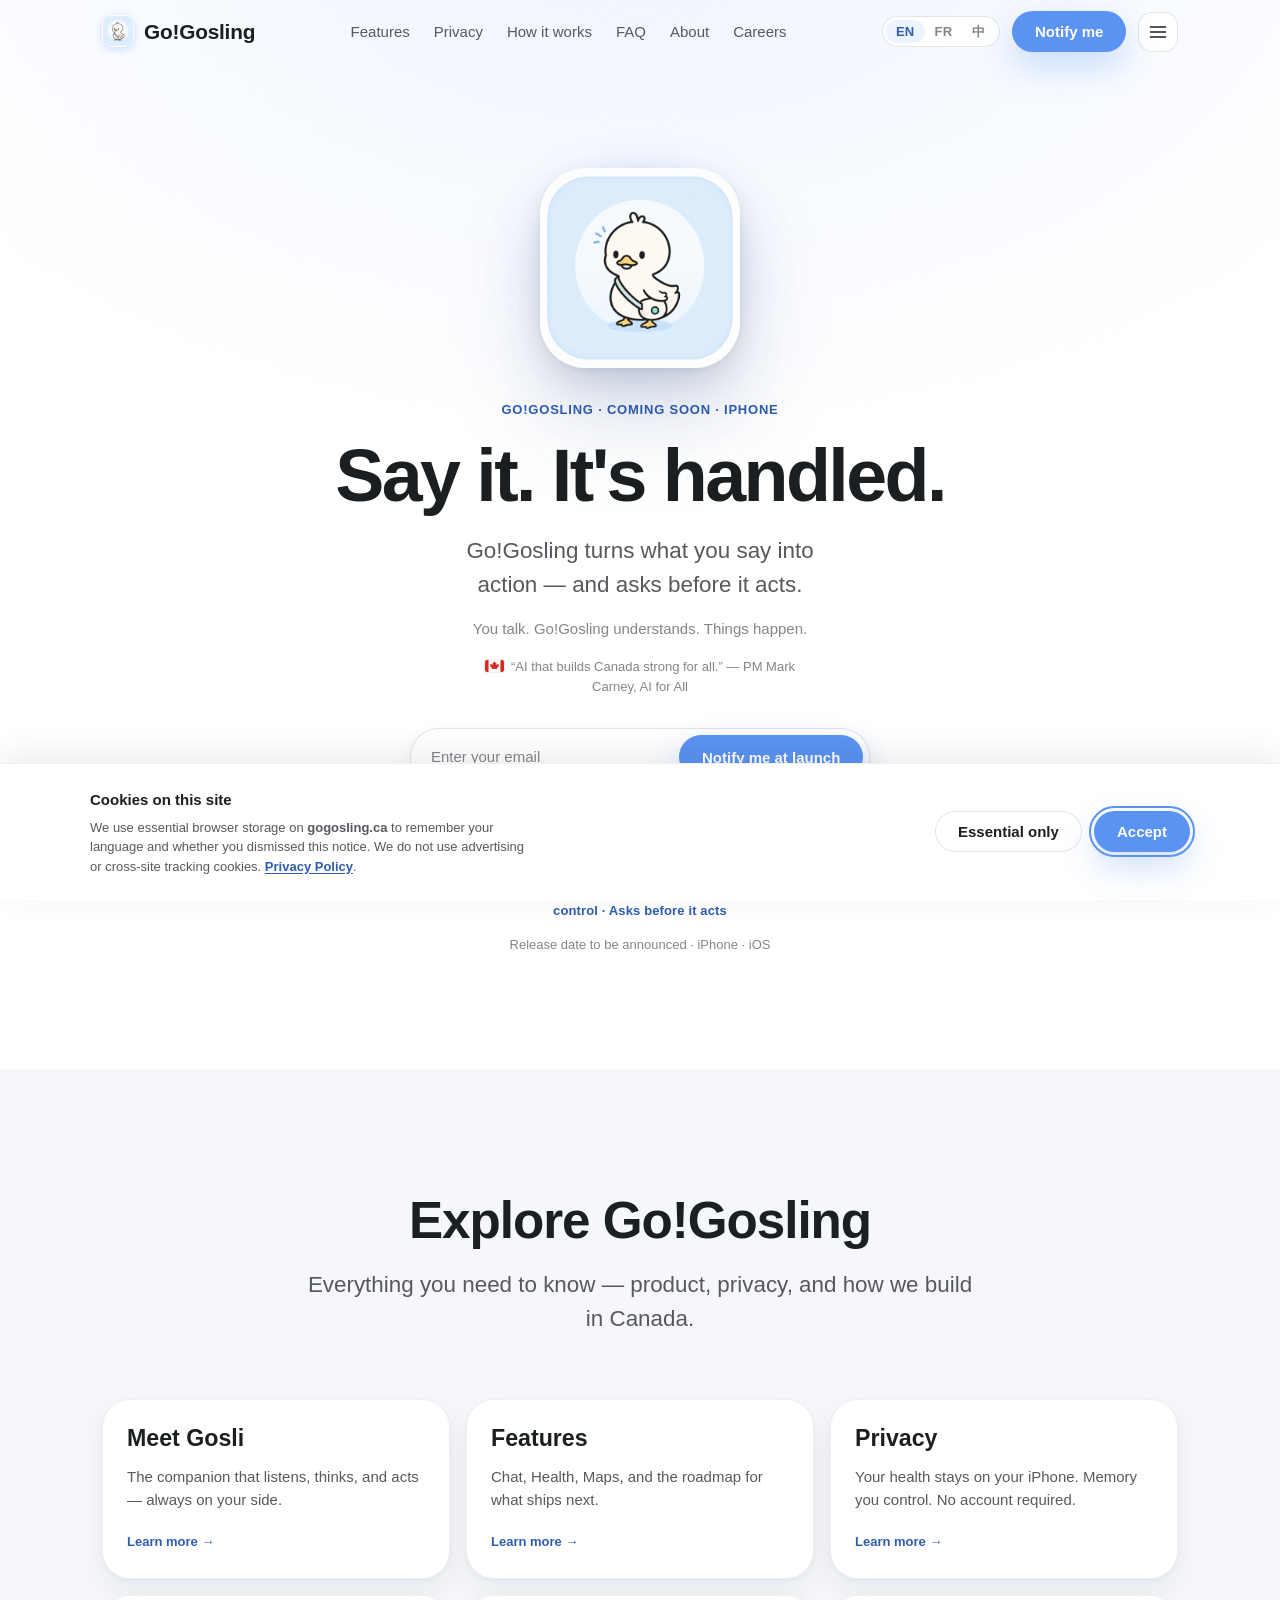
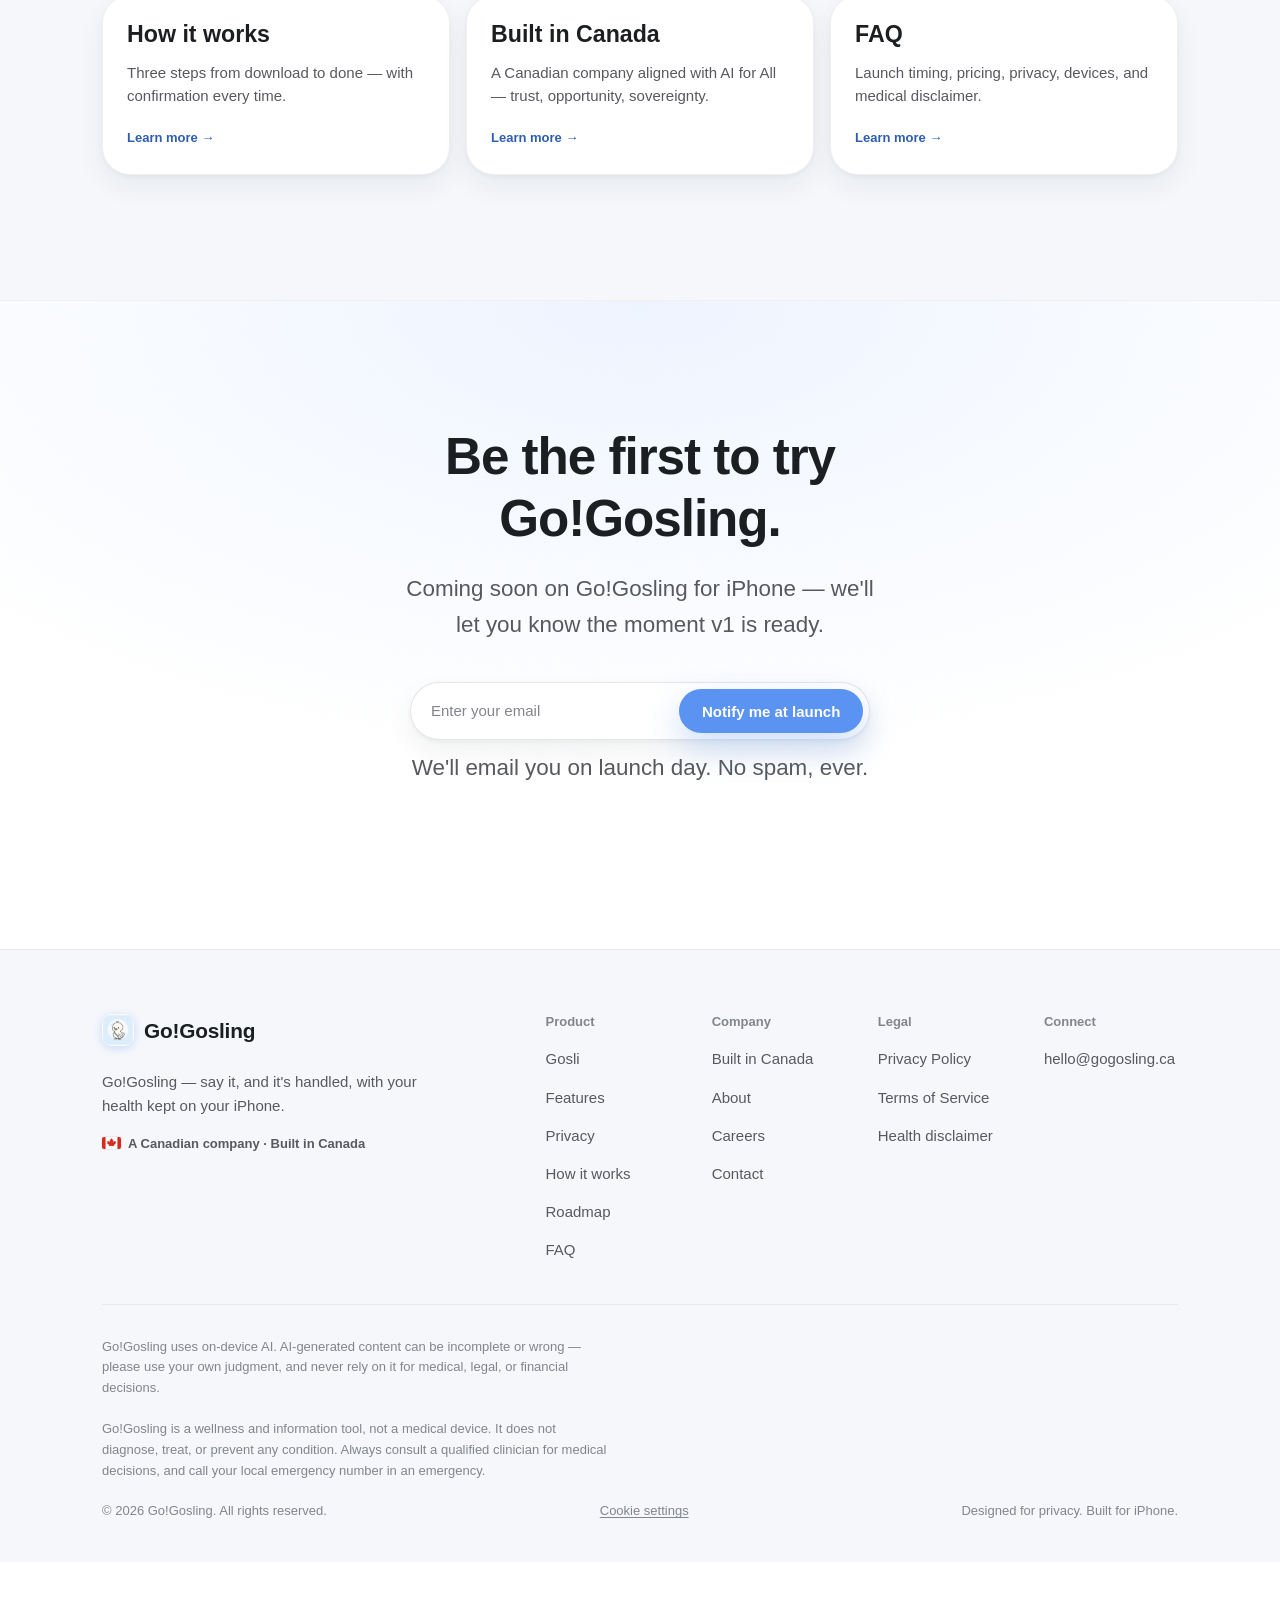
==== commit 8c87680c: "Add cookie consent, privacy §9, and polish careers apply UX. - Site-wide cookie banner with EN/FR/中文" ====
--- a/index.html
+++ b/index.html
@@ -167,6 +167,7 @@
   <script src="assets/js/chrome.js"></script>
   <script src="assets/js/i18n-fr.js"></script>
   <script src="assets/js/i18n.js"></script>
+  <script src="assets/js/cookies.js"></script>
   <script src="assets/js/main.js"></script>
 </body>
 </html>
--- a/assets/css/components.css
+++ b/assets/css/components.css
@@ -59,6 +59,7 @@
 
 .btn--lg { --_pad-y: 15px; --_pad-x: 28px; font-size: var(--fs-body); }
 .btn--block { width: 100%; }
+.btn__icon { width: 18px; height: 18px; flex: none; }
 
 /* --- Chips & badges ------------------------------------------------------ */
 .chip {
--- a/assets/css/site.css
+++ b/assets/css/site.css
@@ -663,62 +663,198 @@
 }
 
 /* --- Careers: job list + cards ------------------------------------------- */
-.jobs-list { display: grid; gap: var(--space-4); grid-template-columns: 1fr; }
-.jobs-loading { color: var(--text-muted); }
+.careers-roles__head { margin-bottom: var(--space-6); }
+.careers-roles__hint {
+  margin-top: var(--space-3); max-width: 52ch;
+  font-size: var(--fs-meta); color: var(--text-secondary); line-height: 1.5;
+}
+.jobs-list { display: grid; gap: var(--space-5); grid-template-columns: 1fr; }
+.jobs-loading {
+  color: var(--text-muted); font-size: var(--fs-meta);
+  padding: var(--space-8); text-align: center;
+  background: var(--surface); border: 1px dashed var(--line); border-radius: var(--radius-card);
+}
 .job-card {
+  display: flex; flex-direction: column; gap: var(--space-4);
   background: var(--surface); border: 1px solid var(--line);
   border-radius: var(--radius-card); padding: var(--space-6);
-}
-.job-card__head { display: flex; align-items: flex-start; justify-content: space-between; gap: var(--space-4); }
+  box-shadow: var(--elev-raised);
+  transition: border-color var(--dur-standard), box-shadow var(--dur-standard), transform var(--dur-standard) var(--ease-emphasized);
+}
+.job-card:hover {
+  border-color: var(--brand-200);
+  box-shadow: var(--elev-floating);
+  transform: translateY(-2px);
+}
+.job-card__tags { display: flex; flex-wrap: wrap; gap: 6px; }
+.job-card__tag {
+  font-size: var(--fs-chip); font-weight: 600; padding: 5px 10px;
+  border-radius: var(--radius-pill); background: var(--brand-50); color: var(--brand-ink);
+}
+.job-card__tag--muted { background: var(--surface-2); color: var(--text-muted); }
+.job-card__head {
+  display: flex; flex-direction: column; align-items: stretch; gap: var(--space-4);
+}
+.job-card__intro { min-width: 0; }
 .job-card__title { font-size: var(--fs-h3); font-weight: 600; letter-spacing: -0.01em; }
-.job-card__meta { font-size: var(--fs-chip); color: var(--text-muted); margin-top: 4px; }
-.job-card__apply { flex: none; }
-.job-card__summary { color: var(--text-secondary); margin-top: var(--space-3); font-size: var(--fs-meta); }
-.job-card__details { margin-top: var(--space-3); }
+.job-card__meta { font-size: var(--fs-chip); color: var(--text-muted); margin-top: 6px; line-height: 1.45; }
+.job-card__apply { width: 100%; }
+.job-card__summary {
+  color: var(--text-secondary); font-size: var(--fs-meta); line-height: 1.55;
+  padding-top: var(--space-2); border-top: 1px solid var(--line);
+}
+.job-card__details { margin-top: auto; }
 .job-card__details > summary {
   cursor: pointer; font-size: var(--fs-meta); font-weight: 600; color: var(--brand-ink);
-  list-style: none; display: inline-flex; align-items: center; gap: 6px; padding: 4px 0;
+  list-style: none; display: inline-flex; align-items: center; gap: 8px; padding: 6px 0;
 }
 .job-card__details > summary::-webkit-details-marker { display: none; }
-.job-card__details > summary::before { content: "+"; font-weight: 700; }
-.job-card__details[open] > summary::before { content: "–"; }
-.job-card__body { padding-top: var(--space-3); color: var(--text-secondary); font-size: var(--fs-meta); }
+.job-card__details > summary::before {
+  content: "+"; width: 22px; height: 22px; border-radius: 50%;
+  border: 1px solid var(--line-strong); display: grid; place-items: center;
+  font-size: 14px; font-weight: 700; line-height: 1;
+}
+.job-card__details[open] > summary::before { content: "–"; background: var(--brand-50); border-color: var(--brand-100); }
+.job-card__body { padding-top: var(--space-3); color: var(--text-secondary); font-size: var(--fs-meta); line-height: 1.55; }
 .job-card__body h4 { font-size: var(--fs-meta); color: var(--text-primary); margin: var(--space-4) 0 6px; }
 .job-card__body ul { padding-left: 1.15em; display: grid; gap: 5px; }
-.jobs-empty { text-align: center; padding: var(--space-10) 0; color: var(--text-secondary); }
+.jobs-empty {
+  text-align: center; padding: var(--space-10) var(--space-6);
+  color: var(--text-secondary); background: var(--surface);
+  border: 1px dashed var(--line); border-radius: var(--radius-card);
+}
 .jobs-empty h3 { font-size: var(--fs-h3); margin-bottom: var(--space-3); color: var(--text-primary); }
-@media (min-width: 720px) { .jobs-list { grid-template-columns: repeat(2, 1fr); } }
+.jobs-empty p { margin-bottom: var(--space-6); max-width: 40ch; margin-inline: auto; }
+.jobs-empty a:not(.btn) { color: var(--brand-ink); font-weight: 600; }
+.careers-inquiry { margin-top: var(--space-8); }
+.careers-inquiry__inner {
+  display: flex; flex-direction: column; gap: var(--space-5); align-items: flex-start;
+  padding: var(--space-6); border-radius: var(--radius-card);
+  background: radial-gradient(120% 120% at 0% 0%, var(--brand-50) 0%, var(--surface) 55%);
+  border: 1px solid var(--brand-100);
+}
+.careers-inquiry__title { font-size: var(--fs-h3); letter-spacing: -0.01em; margin-bottom: 8px; }
+.careers-inquiry__body { color: var(--text-secondary); font-size: var(--fs-meta); line-height: 1.55; max-width: 48ch; }
+.careers-inquiry__btn { align-self: stretch; text-align: center; }
+@media (min-width: 720px) {
+  .jobs-list { grid-template-columns: repeat(2, 1fr); }
+  .job-card__head { flex-direction: row; align-items: flex-start; justify-content: space-between; }
+  .job-card__apply { width: auto; min-width: 132px; }
+  .careers-inquiry__inner { flex-direction: row; align-items: center; justify-content: space-between; }
+  .careers-inquiry__btn { align-self: center; flex: none; }
+}
 
 /* --- Apply dialog -------------------------------------------------------- */
 .hp { position: absolute; left: -9999px; width: 1px; height: 1px; overflow: hidden; }
 .apply-dialog {
   border: 0; padding: 0; border-radius: var(--radius-card);
-  max-width: 560px; width: calc(100% - 2 * var(--space-5));
+  max-width: min(640px, calc(100vw - 2 * var(--space-5)));
+  width: 100%;
   box-shadow: var(--elev-floating); color: var(--text-primary); background: var(--surface);
 }
-.apply-dialog::backdrop { background: rgba(20, 18, 30, 0.45); }
-.apply-dialog__inner { position: relative; padding: var(--space-8); max-height: 86vh; overflow: auto; }
+.apply-dialog::backdrop { background: rgba(20, 18, 30, 0.5); backdrop-filter: blur(2px); }
+.apply-dialog__inner {
+  display: flex; flex-direction: column;
+  max-height: min(90vh, 900px); overflow: hidden;
+}
+.apply-dialog__header {
+  display: flex; align-items: flex-start; justify-content: space-between; gap: var(--space-4);
+  padding: var(--space-6) var(--space-6) var(--space-5);
+  background: radial-gradient(110% 120% at 0% 0%, var(--brand-50) 0%, var(--surface) 62%);
+  border-bottom: 1px solid var(--line);
+  flex: none;
+}
+.apply-dialog__eyebrow {
+  font-size: var(--fs-chip); font-weight: 600; letter-spacing: var(--tracking-eyebrow);
+  text-transform: uppercase; color: var(--brand-ink); margin-bottom: 6px;
+}
+.apply-dialog__title { font-size: var(--fs-h3); letter-spacing: -0.02em; line-height: 1.25; }
+.apply-dialog__for { display: block; font-size: var(--fs-chip); font-weight: 600; color: var(--text-muted); margin-bottom: 4px; }
+.apply-dialog__role { display: block; color: var(--text-primary); }
 .apply-dialog__x {
-  position: absolute; top: var(--space-4); right: var(--space-4);
-  width: 34px; height: 34px; border-radius: 50%; display: grid; place-items: center;
-  border: 1px solid var(--line); background: var(--surface); color: var(--text-secondary);
-}
+  flex: none; width: 40px; height: 40px; border-radius: 50%;
+  display: grid; place-items: center; border: 1px solid var(--line);
+  background: var(--surface); color: var(--text-secondary);
+  transition: border-color var(--dur-standard), color var(--dur-standard), background var(--dur-standard);
+}
+.apply-dialog__x:hover { border-color: var(--brand-200); color: var(--brand-ink); background: var(--brand-50); }
 .apply-dialog__x svg { width: 18px; height: 18px; }
-.apply-dialog__title { font-size: var(--fs-h3); letter-spacing: -0.01em; margin-bottom: var(--space-5); padding-right: var(--space-8); }
-.field-row { display: flex; flex-direction: column; gap: 5px; margin-bottom: var(--space-4); font-size: var(--fs-meta); font-weight: 600; color: var(--text-secondary); }
+.apply-form {
+  padding: var(--space-5) var(--space-6) var(--space-6);
+  overflow: auto; flex: 1;
+}
+.apply-form__section {
+  border: 0; margin: 0 0 var(--space-5); padding: 0;
+}
+.apply-form__legend {
+  font-size: var(--fs-chip); font-weight: 700; letter-spacing: 0.06em;
+  text-transform: uppercase; color: var(--text-muted);
+  margin-bottom: var(--space-3); padding: 0;
+}
+.apply-form__grid { display: grid; gap: var(--space-4); }
+.apply-form__grid--2 { grid-template-columns: 1fr; }
+@media (min-width: 520px) { .apply-form__grid--2 { grid-template-columns: 1fr 1fr; } }
+.field-row { display: flex; flex-direction: column; gap: 6px; margin-bottom: 0; font-size: var(--fs-meta); font-weight: 600; color: var(--text-secondary); }
 .field-row input, .field-row textarea {
   font: inherit; font-weight: 400; color: var(--text-primary);
-  padding: 10px 12px; border: 1px solid var(--line-strong); border-radius: var(--radius-sm); background: var(--surface);
-}
-.field-row input:focus-visible, .field-row textarea:focus-visible { outline: none; border-color: var(--brand); box-shadow: 0 0 0 3px var(--brand-100); }
-.field-check { display: flex; align-items: flex-start; gap: 9px; font-size: var(--fs-chip); color: var(--text-secondary); margin-bottom: var(--space-5); line-height: 1.4; }
-.field-check input { margin-top: 2px; flex: none; }
-.apply-error { color: #c0564c; font-size: var(--fs-chip); margin-bottom: var(--space-3); }
-.apply-actions { display: flex; gap: var(--space-3); justify-content: flex-end; }
-.apply-done { text-align: center; padding: var(--space-6) 0; }
-.apply-done svg { width: 40px; height: 40px; color: var(--tint-health); margin: 0 auto var(--space-4); }
-.apply-done h3 { font-size: var(--fs-h3); margin-bottom: var(--space-3); }
-.apply-done p { color: var(--text-secondary); margin-bottom: var(--space-5); }
+  padding: 11px 13px; border: 1px solid var(--line-strong); border-radius: var(--radius-sm);
+  background: var(--surface); transition: border-color var(--dur-standard), box-shadow var(--dur-standard);
+}
+.field-row textarea { resize: vertical; min-height: 96px; }
+.field-row input:focus-visible, .field-row textarea:focus-visible {
+  outline: none; border-color: var(--brand); box-shadow: 0 0 0 3px var(--brand-100);
+}
+.field-row--file .field-row__label { margin-bottom: 2px; }
+.file-upload {
+  display: flex; flex-wrap: wrap; align-items: center; gap: var(--space-3);
+  padding: var(--space-4); border: 1px dashed var(--line-strong); border-radius: var(--radius-sm);
+  background: var(--surface-2);
+}
+.file-upload__input {
+  position: absolute; width: 1px; height: 1px; opacity: 0; overflow: hidden;
+  clip: rect(0, 0, 0, 0);
+}
+.file-upload__name {
+  flex: 1; min-width: 120px; font-size: var(--fs-chip); font-weight: 400;
+  color: var(--text-muted); word-break: break-all;
+}
+.file-upload__name.is-set { color: var(--text-primary); font-weight: 500; }
+.field-check {
+  display: flex; align-items: flex-start; gap: 10px;
+  font-size: var(--fs-chip); color: var(--text-secondary);
+  margin: var(--space-4) 0 var(--space-5); line-height: 1.45;
+}
+.field-check input { margin-top: 3px; flex: none; width: 18px; height: 18px; accent-color: var(--brand); }
+.apply-consent__link { color: var(--brand-ink); font-weight: 600; text-decoration: underline; text-underline-offset: 2px; }
+.apply-error {
+  color: #b44a3f; font-size: var(--fs-chip); margin-bottom: var(--space-3);
+  padding: 10px 12px; border-radius: var(--radius-sm);
+  background: rgba(176, 74, 63, 0.08); border: 1px solid rgba(176, 74, 63, 0.2);
+}
+.apply-actions {
+  display: flex; flex-direction: column-reverse; gap: var(--space-3);
+  padding-top: var(--space-4); margin-top: var(--space-2);
+  border-top: 1px solid var(--line);
+  position: sticky; bottom: 0; background: var(--surface);
+}
+.apply-actions__submit { width: 100%; }
+@media (min-width: 480px) {
+  .apply-actions { flex-direction: row; justify-content: flex-end; align-items: center; }
+  .apply-actions__submit { width: auto; min-width: 200px; }
+}
+.apply-done {
+  text-align: center; padding: var(--space-10) var(--space-6);
+  overflow: auto;
+}
+.apply-done__badge {
+  width: 56px; height: 56px; margin: 0 auto var(--space-5);
+  border-radius: 50%; display: grid; place-items: center;
+  background: var(--health-50); color: var(--tint-health);
+}
+.apply-done__badge svg { width: 28px; height: 28px; }
+.apply-done h3 { font-size: var(--fs-h3); margin-bottom: var(--space-3); letter-spacing: -0.01em; }
+.apply-done p { color: var(--text-secondary); margin-bottom: var(--space-6); line-height: 1.55; max-width: 36ch; margin-inline: auto; }
+.apply-done .btn { min-width: 160px; }
 .apply-done__mail { color: var(--brand-ink); font-weight: 600; }
 
 /* --- About --------------------------------------------------------------- */
@@ -742,3 +878,75 @@
 .contact-card__mail { font-weight: 600; color: var(--brand-ink); font-size: var(--fs-meta); }
 .about-foot-cta { display: flex; gap: var(--space-3); justify-content: center; flex-wrap: wrap; }
 @media (min-width: 720px) { .contact-grid { grid-template-columns: repeat(2, 1fr); } }
+
+/* --- Cookie consent banner ----------------------------------------------- */
+body.has-cookie-banner { padding-bottom: var(--cookie-banner-h, 0px); }
+.cookie-banner {
+  position: fixed;
+  inset-inline: 0;
+  bottom: 0;
+  z-index: 200;
+  background: var(--surface);
+  border-top: 1px solid var(--line);
+  box-shadow: 0 -8px 32px rgba(20, 18, 30, 0.08);
+  transform: translateY(110%);
+  opacity: 0;
+  transition: transform var(--dur-standard) var(--ease-emphasized), opacity var(--dur-standard);
+  pointer-events: none;
+}
+.cookie-banner.is-open {
+  transform: translateY(0);
+  opacity: 1;
+  pointer-events: auto;
+}
+.cookie-banner__inner {
+  display: flex;
+  flex-direction: column;
+  gap: var(--space-5);
+  padding: var(--space-5) var(--space-5) calc(var(--space-5) + env(safe-area-inset-bottom, 0px));
+}
+.cookie-banner__title {
+  font-size: var(--fs-meta);
+  font-weight: 600;
+  color: var(--text-primary);
+  margin-bottom: 6px;
+}
+.cookie-banner__desc {
+  font-size: var(--fs-chip);
+  color: var(--text-secondary);
+  line-height: 1.5;
+  max-width: 62ch;
+}
+.cookie-banner__desc a {
+  color: var(--brand-ink);
+  font-weight: 600;
+  text-decoration: underline;
+  text-underline-offset: 2px;
+}
+.cookie-banner__actions {
+  display: flex;
+  flex-wrap: wrap;
+  gap: var(--space-3);
+  align-items: center;
+}
+.footer__cookie-btn {
+  font: inherit;
+  font-size: inherit;
+  color: var(--text-muted);
+  background: none;
+  border: 0;
+  padding: 0;
+  cursor: pointer;
+  text-decoration: underline;
+  text-underline-offset: 2px;
+}
+.footer__cookie-btn:hover { color: var(--brand-ink); }
+@media (min-width: 720px) {
+  .cookie-banner__inner {
+    flex-direction: row;
+    align-items: center;
+    justify-content: space-between;
+    padding-block: var(--space-6);
+  }
+  .cookie-banner__actions { flex: none; }
+}
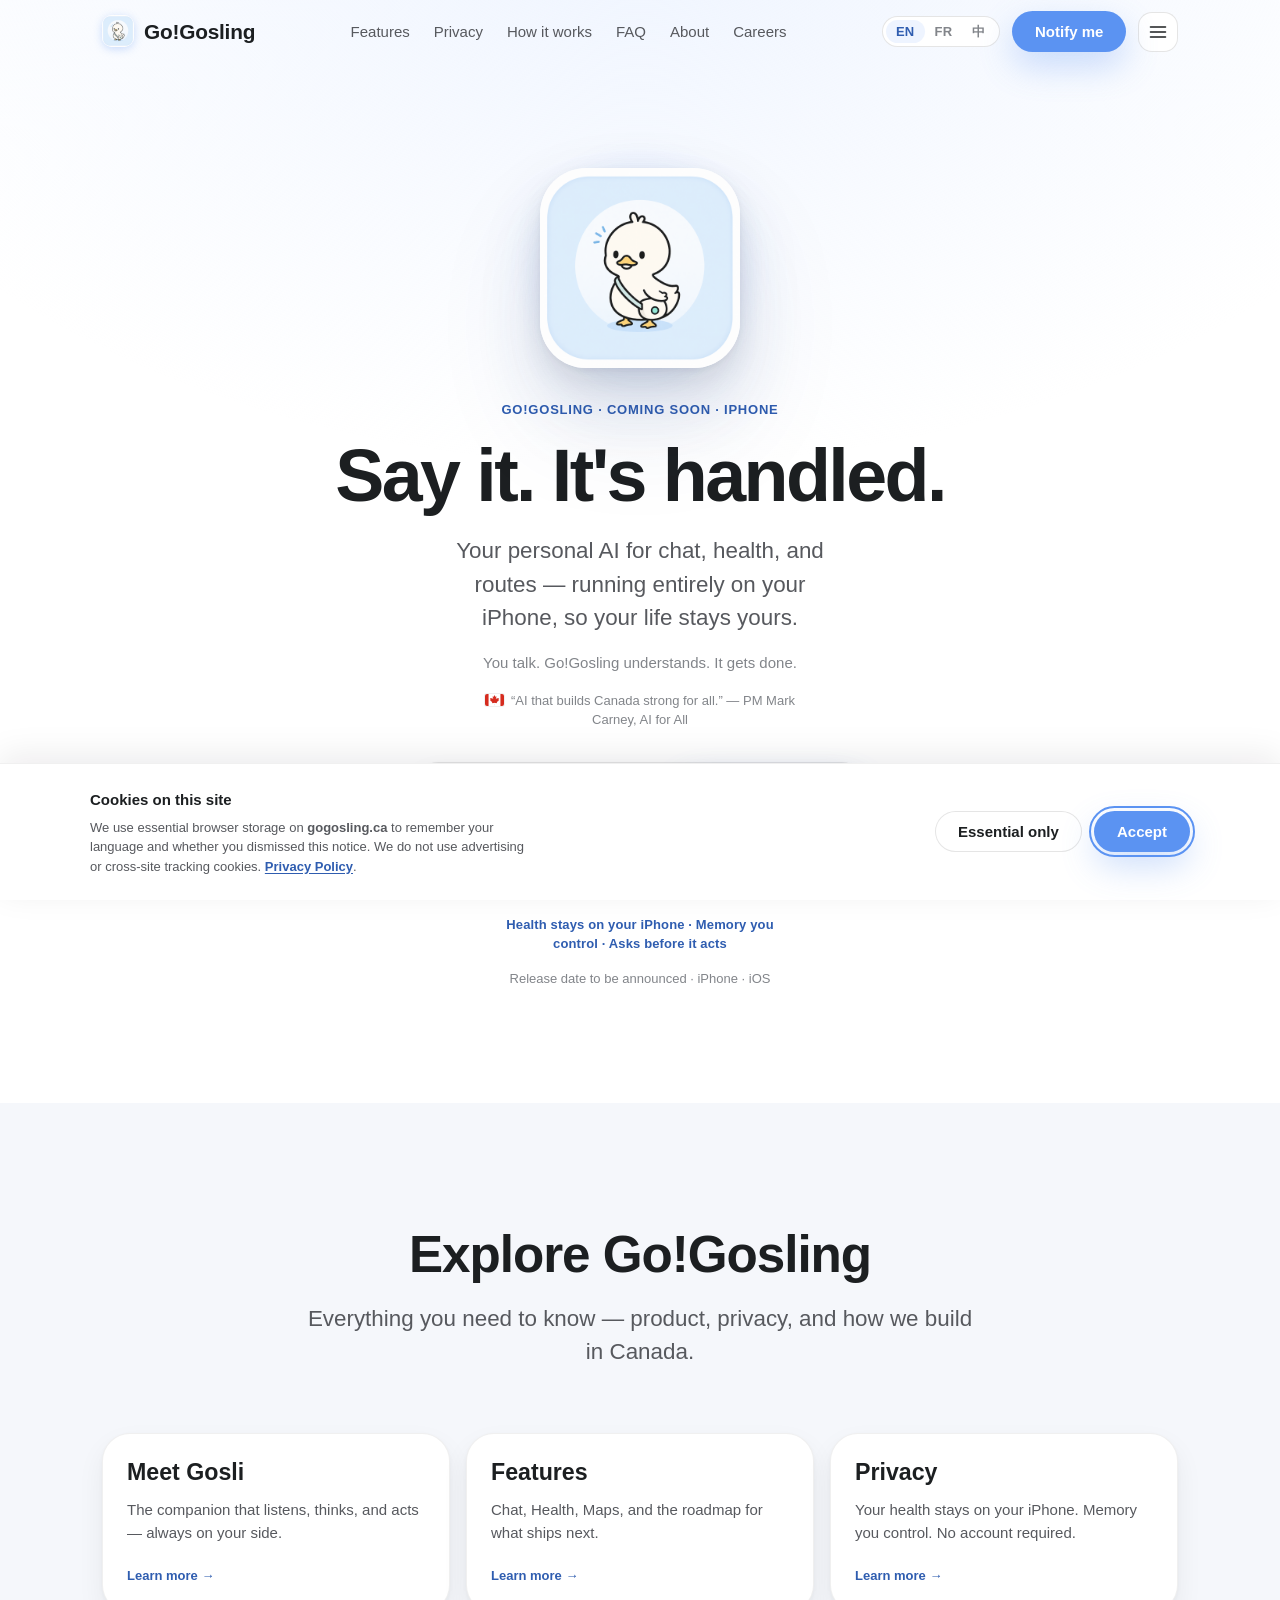
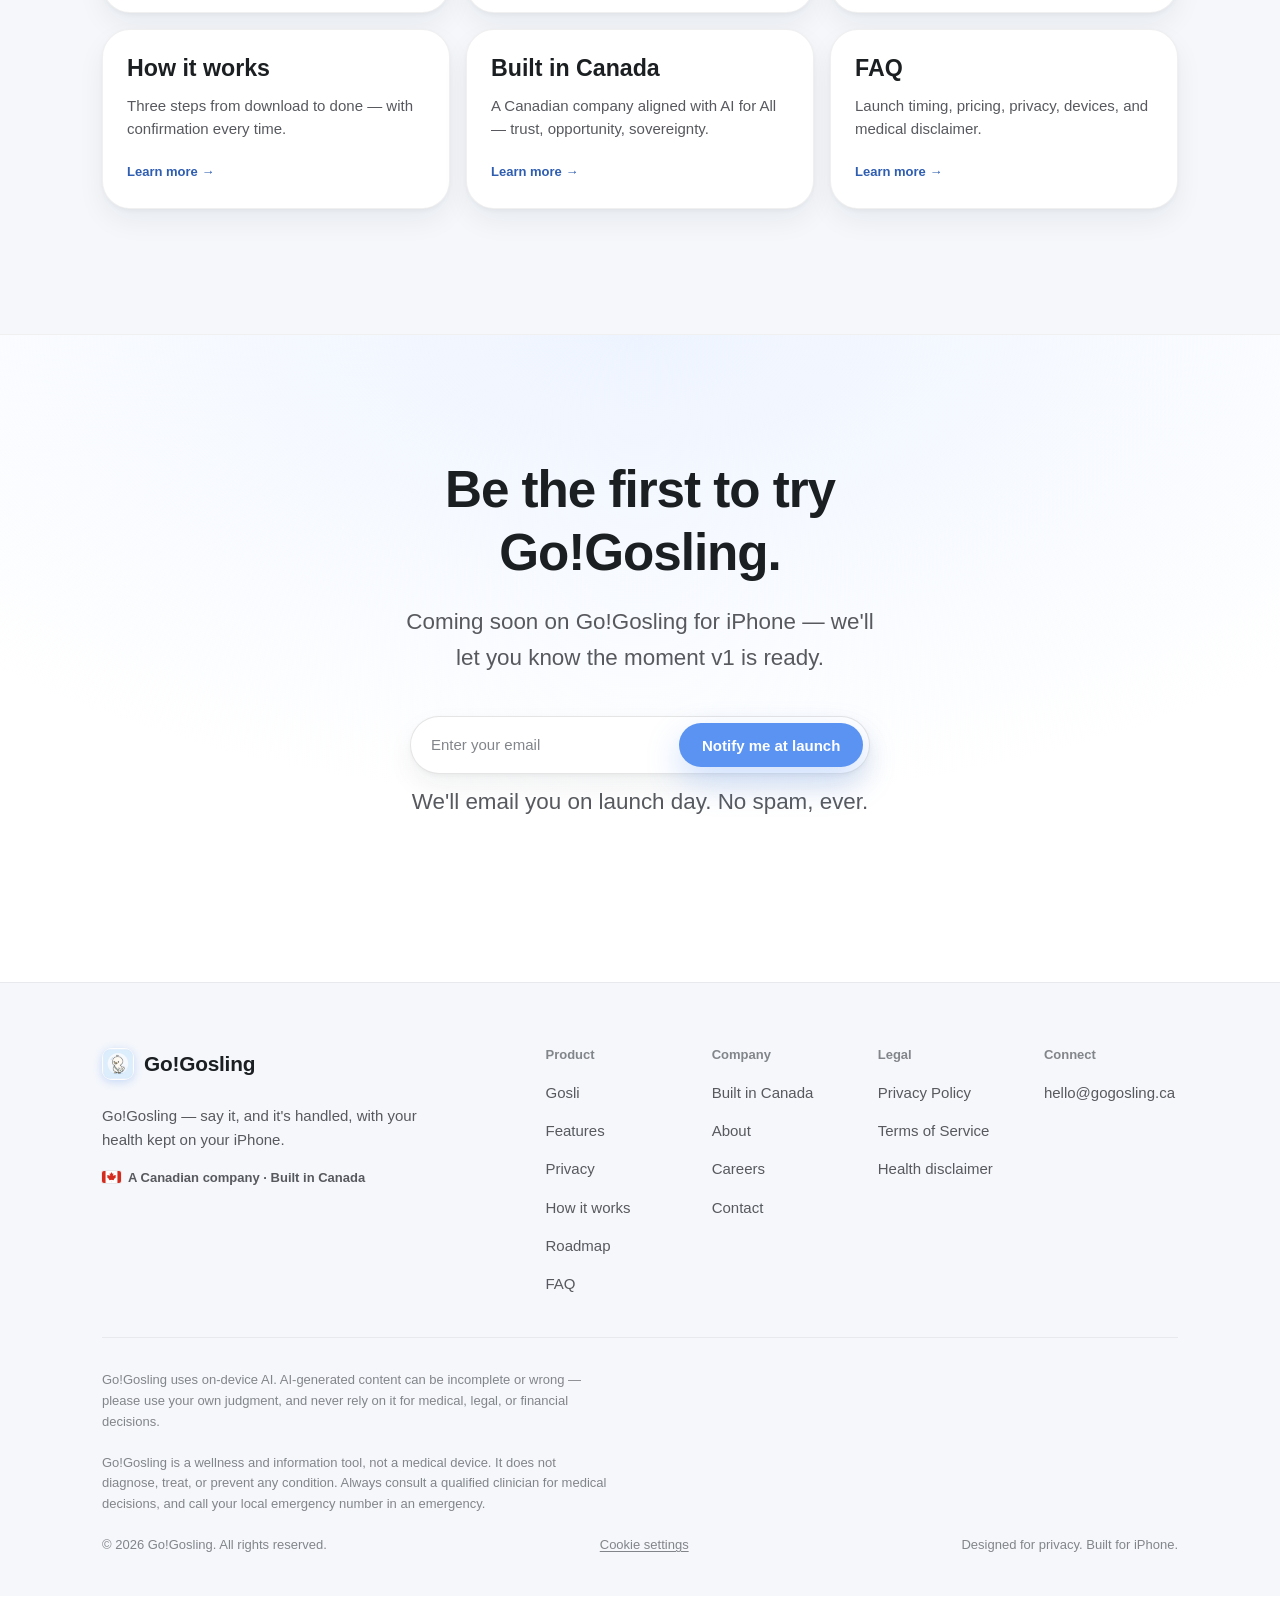
==== commit a798dd82: "feat(site): wire live waitlist, sharpen copy, and boost SEO - Point the waitlist form at the live ba" ====
--- a/index.html
+++ b/index.html
@@ -3,9 +3,13 @@
 <head>
   <meta charset="utf-8" />
   <meta name="viewport" content="width=device-width, initial-scale=1, viewport-fit=cover" />
-  <title data-i18n="meta.title">Go!Gosling — Say it. It's handled.</title>
+  <title data-i18n="meta.title">Go!Gosling — Canadian AI Company · Say it. It's handled.</title>
   <meta name="description" data-i18n-attr="content:meta.desc"
-        content="Go!Gosling turns what you say into action — chat, health, recipes, routes, search, media, and store, all from one conversation. Your Apple Health data stays on your iPhone. Coming soon on iPhone." />
+        content="Go!Gosling is a Canadian AI company building a private, on-device AI assistant for iPhone. Say what you want and it's handled — chat, health, and routes from one conversation. Your Apple Health data stays on your device. Coming soon." />
+  <meta name="keywords" content="Canadian AI company, AI company Canada, on-device AI, privacy-first AI assistant, iPhone AI assistant, Ontario AI startup, personal AI, Go!Gosling" />
+  <meta name="author" content="Go!Gosling" />
+  <meta name="geo.region" content="CA-ON" />
+  <meta name="geo.placename" content="Ontario, Canada" />
   <link rel="canonical" href="https://gogosling.ca/" />
   <link rel="alternate" hreflang="en" href="https://gogosling.ca/" />
   <link rel="alternate" hreflang="fr" href="https://gogosling.ca/" />
@@ -21,15 +25,15 @@
 
   <meta property="og:type" content="website" />
   <meta property="og:site_name" content="Go!Gosling" />
-  <meta property="og:title" content="Go!Gosling — Say it. It's handled." />
-  <meta property="og:description" content="Describe what you want. Go!Gosling turns it into action — chat, health, recipes, routes, search, media, and store, from one conversation. Health stays on your iPhone." />
+  <meta property="og:title" content="Go!Gosling — Canadian AI Company" />
+  <meta property="og:description" content="A Canadian AI company building a private, on-device AI assistant for iPhone. Describe what you want and it's handled — chat, health, and routes from one conversation. Your Apple Health data stays on your device." />
   <meta property="og:url" content="https://gogosling.ca/" />
   <meta property="og:image" content="https://gogosling.ca/assets/img/og-image.png" />
   <meta property="og:image:width" content="1200" />
   <meta property="og:image:height" content="630" />
   <meta name="twitter:card" content="summary_large_image" />
-  <meta name="twitter:title" content="Go!Gosling — Say it. It's handled." />
-  <meta name="twitter:description" content="Go!Gosling turns what you say into action on iPhone — chat, health, recipes, routes, search, media, and store. Your Apple Health data stays on device." />
+  <meta name="twitter:title" content="Go!Gosling — Canadian AI Company" />
+  <meta name="twitter:description" content="A Canadian AI company building a private, on-device AI assistant for iPhone. Say it and it's handled — chat, health, and routes. Your Apple Health data stays on device." />
   <meta name="twitter:image" content="https://gogosling.ca/assets/img/og-image.png" />
 
   <link rel="stylesheet" href="assets/css/tokens.css" />
@@ -40,14 +44,53 @@
   <script type="application/ld+json">
   {
     "@context": "https://schema.org",
-    "@type": "Organization",
-    "name": "Go!Gosling",
-    "url": "https://gogosling.ca/",
-    "logo": "https://gogosling.ca/assets/img/icon-512.png",
-    "description": "Go!Gosling is a Canadian company. It turns what you say into action on iPhone, and your Apple Health data is processed on-device and never leaves your phone.",
-    "foundingLocation": { "@type": "Country", "name": "Canada" },
-    "address": { "@type": "PostalAddress", "addressCountry": "CA" },
-    "sameAs": []
+    "@graph": [
+      {
+        "@type": ["Organization", "Corporation"],
+        "@id": "https://gogosling.ca/#organization",
+        "name": "Go!Gosling",
+        "alternateName": "Go Gosling",
+        "url": "https://gogosling.ca/",
+        "logo": "https://gogosling.ca/assets/img/icon-512.png",
+        "image": "https://gogosling.ca/assets/img/og-image.png",
+        "description": "Go!Gosling is a Canadian AI company building a private, on-device AI assistant for iPhone. It turns what you say into action — chat, health, and routes from one conversation — and your Apple Health data is processed on-device and never leaves your phone.",
+        "slogan": "Say it. It's handled.",
+        "foundingDate": "2026",
+        "foundingLocation": {
+          "@type": "Place",
+          "address": { "@type": "PostalAddress", "addressRegion": "Ontario", "addressCountry": "CA" }
+        },
+        "address": { "@type": "PostalAddress", "addressRegion": "ON", "addressCountry": "CA" },
+        "areaServed": { "@type": "Country", "name": "Canada" },
+        "knowsAbout": [
+          "Artificial Intelligence",
+          "On-device AI",
+          "Privacy-first AI",
+          "Personal AI assistant",
+          "iPhone apps",
+          "Apple Health"
+        ],
+        "keywords": "Canadian AI company, artificial intelligence, on-device AI, privacy-first AI, iPhone AI assistant, Ontario AI startup",
+        "sameAs": []
+      },
+      {
+        "@type": "WebSite",
+        "@id": "https://gogosling.ca/#website",
+        "url": "https://gogosling.ca/",
+        "name": "Go!Gosling",
+        "publisher": { "@id": "https://gogosling.ca/#organization" },
+        "inLanguage": ["en", "fr", "zh-Hans"]
+      },
+      {
+        "@type": "SoftwareApplication",
+        "name": "Go!Gosling",
+        "operatingSystem": "iOS",
+        "applicationCategory": "ProductivityApplication",
+        "description": "A private, on-device AI assistant for iPhone from a Canadian AI company. Say what you want and it's handled — chat, health, and routes from one conversation.",
+        "publisher": { "@id": "https://gogosling.ca/#organization" },
+        "offers": { "@type": "Offer", "price": "0", "priceCurrency": "CAD" }
+      }
+    ]
   }
   </script>
 </head>
@@ -68,8 +111,8 @@
 
         <p class="hero__app" data-i18n="hero.app">Go!Gosling · Coming soon · iPhone</p>
         <h1 class="display" data-i18n="hero.title">Say it. It's handled.</h1>
-        <p class="lead hero__lead" data-i18n="hero.lead">Go!Gosling turns what you say into action.</p>
-        <p class="hero__tagline" data-i18n="hero.tagline">You talk. Go!Gosling understands. Things happen.</p>
+        <p class="lead hero__lead" data-i18n="hero.lead">Your personal AI for chat, health, and routes — running entirely on your iPhone, so your life stays yours.</p>
+        <p class="hero__tagline" data-i18n="hero.tagline">You talk. Go!Gosling understands. It gets done.</p>
         <a class="hero__pmquote" href="canada.html" data-i18n="hero.pmquote">“AI that builds Canada strong for all.” — PM Mark Carney, AI for All</a>
 
         <div class="hero__actions" id="notify">
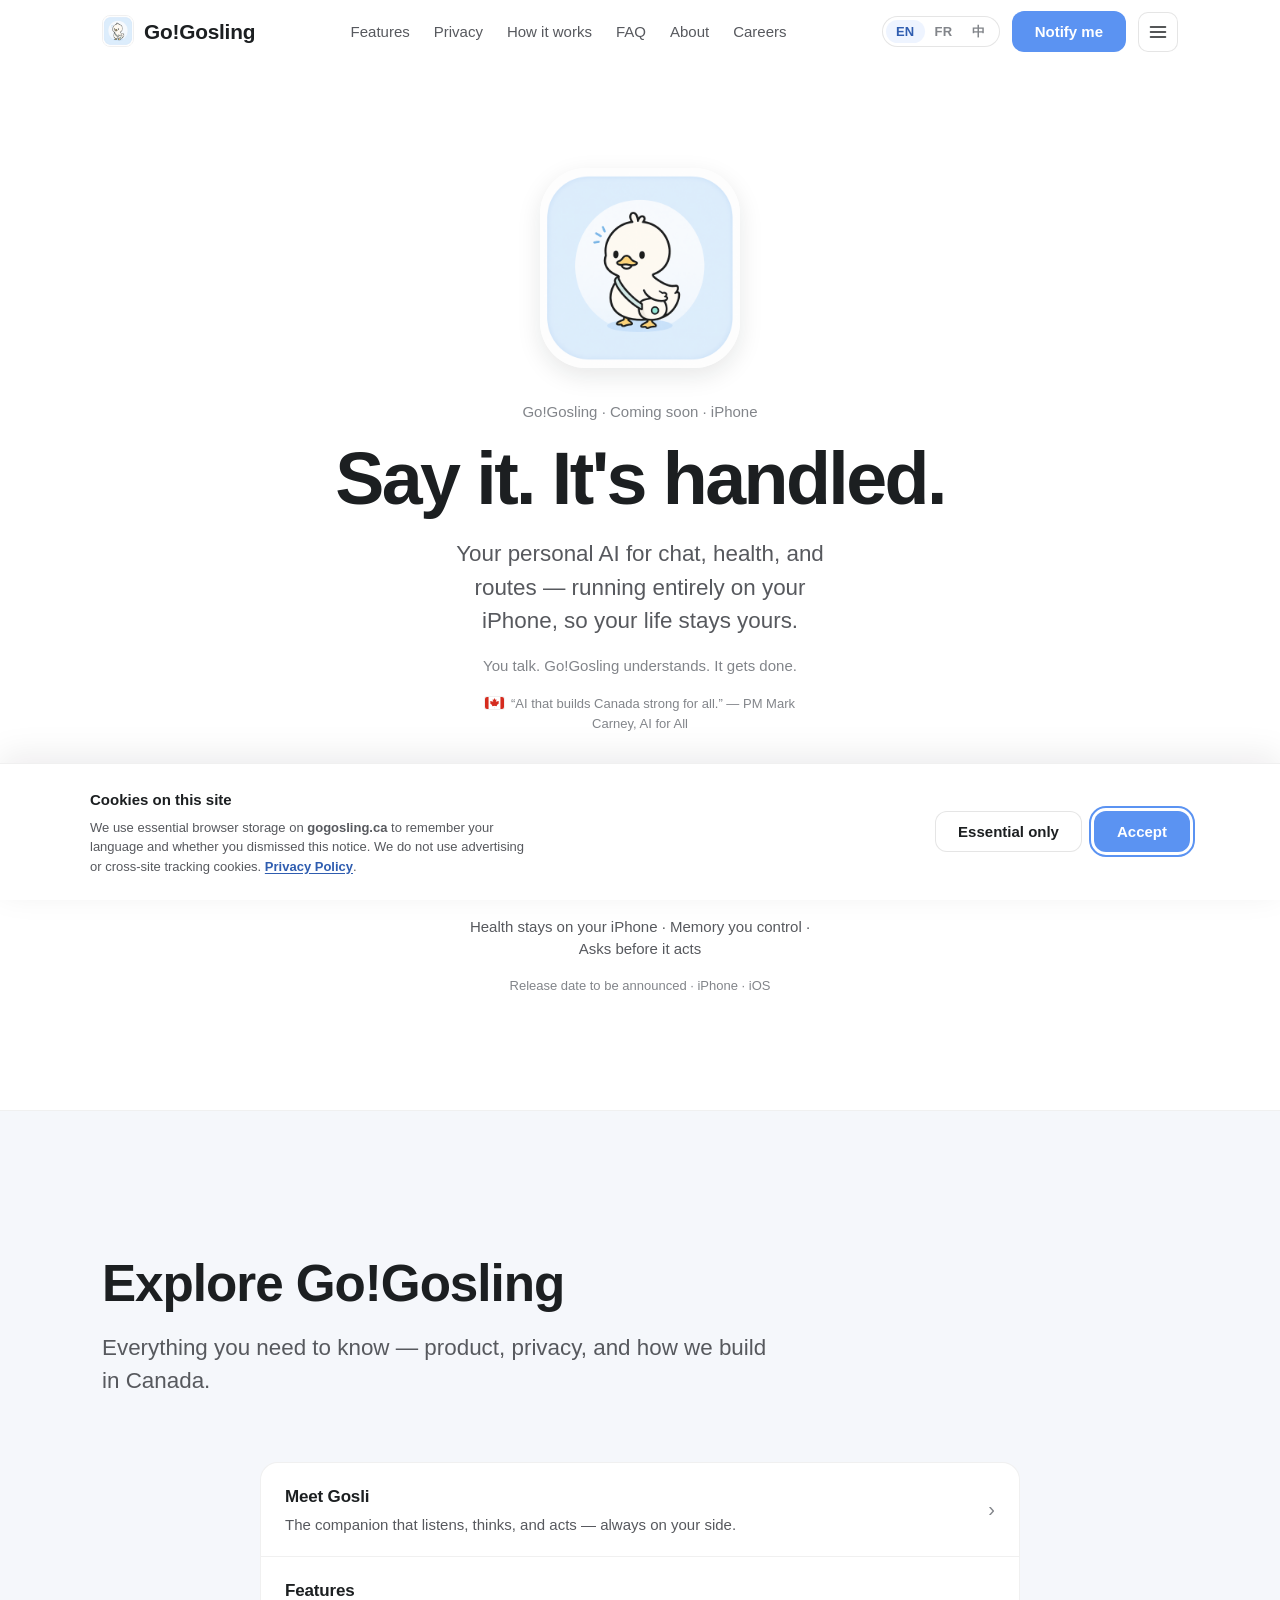
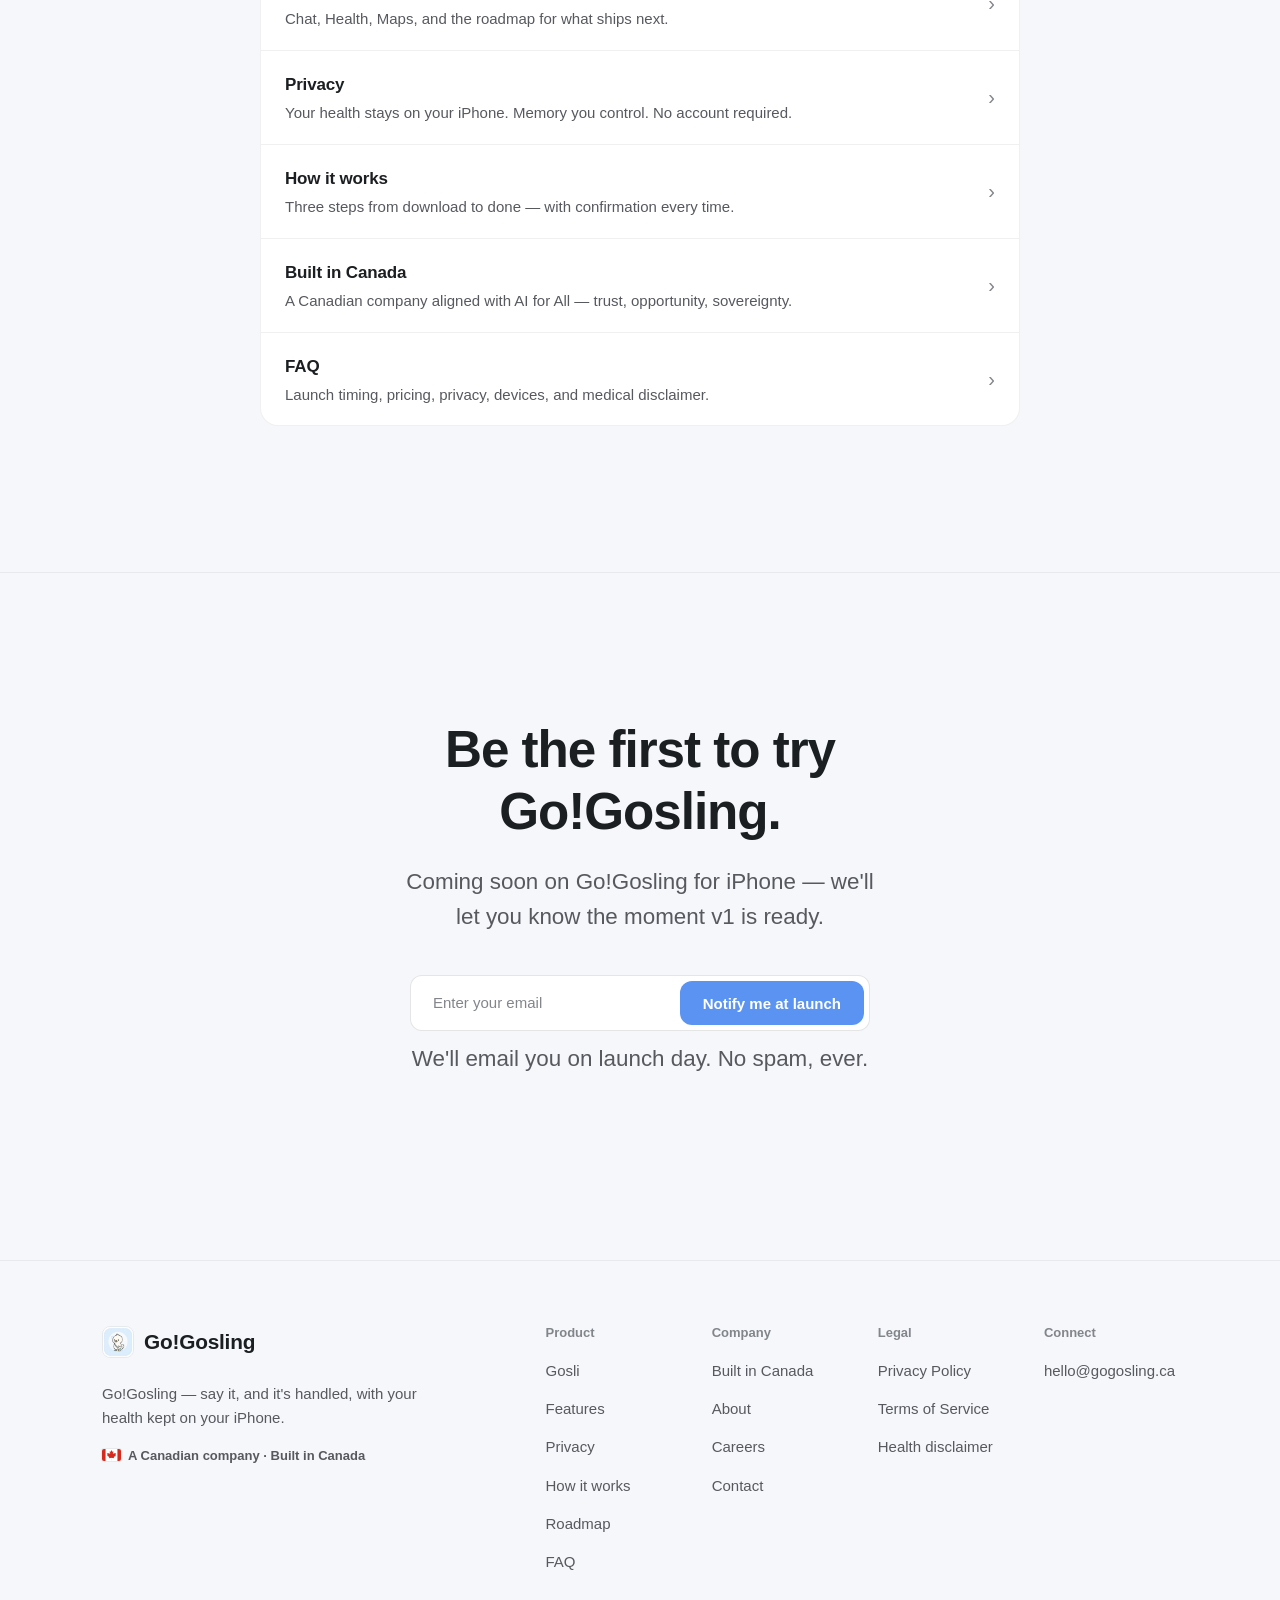
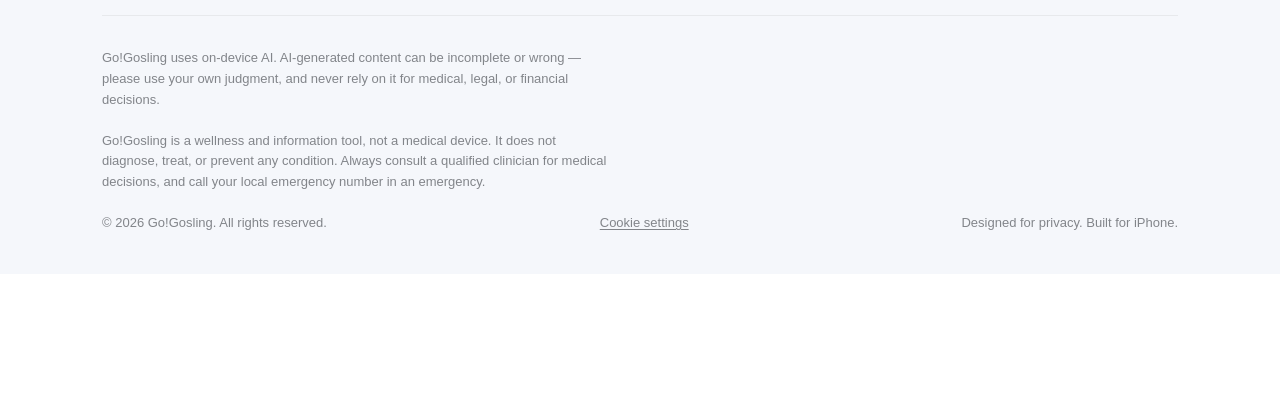
==== commit 7ed00caa: "De-slop marketing UI: flat rows, editorial layout, no template cards. - Replace home/feature/privacy" ====
--- a/index.html
+++ b/index.html
@@ -143,42 +143,54 @@
 
     <section class="section section--inset home-explore">
       <div class="container">
-        <div class="sec-head center">
+        <div class="sec-head">
           <h2 class="section-title" data-i18n="home.explore.title">Explore Go!Gosling</h2>
-          <p class="lead mx-auto" data-i18n="home.explore.lead">Everything you need to know — product, privacy, and how we build in Canada.</p>
+          <p class="lead" data-i18n="home.explore.lead">Everything you need to know — product, privacy, and how we build in Canada.</p>
         </div>
-        <div class="home-explore__grid">
-          <a class="home-card reveal" href="meet.html">
-            <h3 data-i18n="home.card.meet.title">Meet Gosli</h3>
-            <p data-i18n="home.card.meet.body">The companion that listens, thinks, and acts — always on your side.</p>
-            <span class="home-card__link" data-i18n="home.card.more">Learn more →</span>
-          </a>
-          <a class="home-card reveal" href="features.html">
-            <h3 data-i18n="home.card.features.title">Features</h3>
-            <p data-i18n="home.card.features.body">Chat, Health, Maps, and the roadmap for what ships next.</p>
-            <span class="home-card__link" data-i18n="home.card.more">Learn more →</span>
-          </a>
-          <a class="home-card reveal" href="privacy.html">
-            <h3 data-i18n="home.card.privacy.title">Privacy</h3>
-            <p data-i18n="home.card.privacy.body">Your health stays on your iPhone. Memory you control. No account required.</p>
-            <span class="home-card__link" data-i18n="home.card.more">Learn more →</span>
-          </a>
-          <a class="home-card reveal" href="how.html">
-            <h3 data-i18n="home.card.how.title">How it works</h3>
-            <p data-i18n="home.card.how.body">Three steps from download to done — with confirmation every time.</p>
-            <span class="home-card__link" data-i18n="home.card.more">Learn more →</span>
-          </a>
-          <a class="home-card reveal" href="canada.html">
-            <h3 data-i18n="home.card.canada.title">Built in Canada</h3>
-            <p data-i18n="home.card.canada.body">A Canadian company aligned with AI for All — trust, opportunity, sovereignty.</p>
-            <span class="home-card__link" data-i18n="home.card.more">Learn more →</span>
-          </a>
-          <a class="home-card reveal" href="faq.html">
-            <h3 data-i18n="home.card.faq.title">FAQ</h3>
-            <p data-i18n="home.card.faq.body">Launch timing, pricing, privacy, devices, and medical disclaimer.</p>
-            <span class="home-card__link" data-i18n="home.card.more">Learn more →</span>
-          </a>
-        </div>
+        <nav class="home-explore__list" aria-label="Explore Go!Gosling">
+          <a class="home-row reveal" href="meet.html">
+            <span class="home-row__main">
+              <span class="home-row__title" data-i18n="home.card.meet.title">Meet Gosli</span>
+              <span class="home-row__desc" data-i18n="home.card.meet.body">The companion that listens, thinks, and acts — always on your side.</span>
+            </span>
+            <span class="home-row__chev" aria-hidden="true">›</span>
+          </a>
+          <a class="home-row reveal" href="features.html">
+            <span class="home-row__main">
+              <span class="home-row__title" data-i18n="home.card.features.title">Features</span>
+              <span class="home-row__desc" data-i18n="home.card.features.body">Chat, Health, Maps, and the roadmap for what ships next.</span>
+            </span>
+            <span class="home-row__chev" aria-hidden="true">›</span>
+          </a>
+          <a class="home-row reveal" href="privacy.html">
+            <span class="home-row__main">
+              <span class="home-row__title" data-i18n="home.card.privacy.title">Privacy</span>
+              <span class="home-row__desc" data-i18n="home.card.privacy.body">Your health stays on your iPhone. Memory you control. No account required.</span>
+            </span>
+            <span class="home-row__chev" aria-hidden="true">›</span>
+          </a>
+          <a class="home-row reveal" href="how.html">
+            <span class="home-row__main">
+              <span class="home-row__title" data-i18n="home.card.how.title">How it works</span>
+              <span class="home-row__desc" data-i18n="home.card.how.body">Three steps from download to done — with confirmation every time.</span>
+            </span>
+            <span class="home-row__chev" aria-hidden="true">›</span>
+          </a>
+          <a class="home-row reveal" href="canada.html">
+            <span class="home-row__main">
+              <span class="home-row__title" data-i18n="home.card.canada.title">Built in Canada</span>
+              <span class="home-row__desc" data-i18n="home.card.canada.body">A Canadian company aligned with AI for All — trust, opportunity, sovereignty.</span>
+            </span>
+            <span class="home-row__chev" aria-hidden="true">›</span>
+          </a>
+          <a class="home-row reveal" href="faq.html">
+            <span class="home-row__main">
+              <span class="home-row__title" data-i18n="home.card.faq.title">FAQ</span>
+              <span class="home-row__desc" data-i18n="home.card.faq.body">Launch timing, pricing, privacy, devices, and medical disclaimer.</span>
+            </span>
+            <span class="home-row__chev" aria-hidden="true">›</span>
+          </a>
+        </nav>
       </div>
     </section>
 
--- a/assets/css/tokens.css
+++ b/assets/css/tokens.css
@@ -90,24 +90,21 @@
 
   --container:    1140px;
   --container-narrow: 760px;
-  --section-y: clamp(80px, 6vw + 48px, 152px);   /* more breathing room */
+  --section-y: clamp(96px, 7vw + 56px, 168px);
 
   /* --- Radius (soft, friendly, consistent) ------------------------------- */
-  --radius-card:    28px;
-  --radius-compact: 20px;
+  /* iOS-like radii — avoid oversized “template” rounding */
+  --radius-card:    18px;
+  --radius-compact: 12px;
   --radius-pill:    999px;
-  --radius-sm:      14px;
+  --radius-sm:      10px;
+  --radius-btn:     12px;
 
-  /* --- Elevation — one cohesive soft-shadow family ----------------------- */
-  --elev-raised:   0 2px 4px rgba(22,26,34,0.04), 0 12px 28px rgba(22,26,34,0.06);
-  --elev-floating: 0 6px 14px rgba(22,26,34,0.07), 0 20px 44px rgba(22,26,34,0.08);
-  /* Layered soft shadow for the hero icon (multi-step natural falloff) */
-  --elev-device:
-      0 2px 6px rgba(22,26,34,0.05),
-      0 12px 28px rgba(22,26,34,0.07),
-      0 32px 64px rgba(38,72,140,0.12),
-      0 56px 110px rgba(38,72,140,0.10);
-  --elev-brand:   0 14px 34px rgba(91,147,242,0.30);
+  /* Flat elevation — hairline + one soft layer (no marketing glow stacks) */
+  --elev-raised:   0 1px 2px rgba(22,26,34,0.04);
+  --elev-floating: 0 4px 16px rgba(22,26,34,0.08);
+  --elev-device:   0 8px 24px rgba(22,26,34,0.10);
+  --elev-brand:    none;
 
   /* --- Motion (design-system-v1) ----------------------------------------- */
   --dur-standard: 0.24s;
--- a/assets/css/base.css
+++ b/assets/css/base.css
@@ -69,10 +69,10 @@
 /* --- Type primitives ----------------------------------------------------- */
 .eyebrow {
   display: inline-block;
-  font-size: var(--fs-eyebrow);
-  font-weight: 700;
-  letter-spacing: var(--tracking-eyebrow);
-  text-transform: uppercase;
+  font-size: var(--fs-meta);
+  font-weight: 600;
+  letter-spacing: 0.01em;
+  text-transform: none;
   color: var(--text-muted);
 }
 .eyebrow--brand { color: var(--brand-ink); }
@@ -81,12 +81,13 @@
   font-size: var(--fs-display);
   line-height: var(--lh-tight);
   letter-spacing: var(--tracking-display);
-  font-weight: 700;
+  font-weight: 600;
 }
 .section-title {
   font-size: var(--fs-h1);
   line-height: var(--lh-tight);
   letter-spacing: var(--tracking-tight);
+  font-weight: 600;
 }
 .lead {
   font-size: var(--fs-lead);
--- a/assets/css/components.css
+++ b/assets/css/components.css
@@ -5,9 +5,10 @@
 /* --- Logo lockup --------------------------------------------------------- */
 .logo { display: inline-flex; align-items: center; gap: 10px; }
 .logo__mark {
-  width: 32px; height: 32px; border-radius: 10px;
+  width: 32px; height: 32px; border-radius: 8px;
   overflow: hidden;
-  box-shadow: 0 2px 8px rgba(91,147,242,0.30);
+  box-shadow: none;
+  border: 1px solid var(--line);
   flex: none;
 }
 .logo__mark img { width: 100%; height: 100%; object-fit: cover; display: block; }
@@ -26,36 +27,32 @@
   display: inline-flex; align-items: center; justify-content: center; gap: 8px;
   padding: var(--_pad-y) var(--_pad-x);
   font-size: var(--fs-meta); font-weight: 600; line-height: 1;
-  border-radius: var(--radius-pill);
+  border-radius: var(--radius-btn);
   border: 1px solid transparent;
   white-space: nowrap;
-  transition: transform var(--dur-standard) var(--ease-emphasized),
-              box-shadow var(--dur-standard) var(--ease-standard),
-              background var(--dur-standard) var(--ease-standard),
-              border-color var(--dur-standard) var(--ease-standard);
-  will-change: transform;
-}
-.btn:active { transform: translateY(1px) scale(0.99); }
+  transition: background var(--dur-standard) var(--ease-standard),
+              border-color var(--dur-standard) var(--ease-standard),
+              color var(--dur-standard) var(--ease-standard);
+}
+.btn:active { opacity: 0.92; }
 
 .btn--primary {
   background: var(--brand);
   color: #fff;
-  box-shadow: var(--elev-brand);
+  box-shadow: none;
 }
 .btn--primary:hover {
   background: var(--brand-indigo);
-  box-shadow: var(--elev-brand);
-  transform: translateY(-1px);
 }
 
 .btn--dark { background: var(--surface-strong); color: #fff; }
-.btn--dark:hover { transform: translateY(-1px); box-shadow: var(--elev-floating); }
+.btn--dark:hover { background: #22262f; }
 
 .btn--ghost {
   background: var(--surface); color: var(--text-primary);
   border-color: var(--line-strong);
 }
-.btn--ghost:hover { border-color: var(--text-muted); transform: translateY(-1px); }
+.btn--ghost:hover { border-color: var(--text-muted); background: var(--surface-2); }
 
 .btn--lg { --_pad-y: 15px; --_pad-x: 28px; font-size: var(--fs-body); }
 .btn--block { width: 100%; }
@@ -64,11 +61,11 @@
 /* --- Chips & badges ------------------------------------------------------ */
 .chip {
   display: inline-flex; align-items: center; gap: 8px;
-  padding: 9px 16px; font-size: var(--fs-chip); font-weight: 600;
-  border-radius: var(--radius-pill);
+  padding: 8px 14px; font-size: var(--fs-chip); font-weight: 500;
+  border-radius: var(--radius-sm);
   background: var(--surface); border: 1px solid var(--line);
   color: var(--text-secondary);
-  box-shadow: var(--elev-raised);
+  box-shadow: none;
 }
 .chip__dot { width: 7px; height: 7px; border-radius: 50%; background: var(--text-muted); flex: none; }
 .chip--live { color: var(--health-ink); background: var(--health-50); border-color: transparent; }
@@ -100,18 +97,13 @@
   background: var(--surface);
   border: 1px solid var(--line);
   border-radius: var(--radius-card);
-  padding: var(--space-8);
-  box-shadow: var(--elev-raised);
-}
-.card--flat { box-shadow: none; background: var(--surface-2); }
+  padding: var(--space-6);
+  box-shadow: none;
+}
+.card--flat { background: var(--surface); }
 .card--flat:hover { border-color: var(--line-strong); }
-.card__icon {
-  width: 44px; height: 44px; border-radius: var(--radius-compact);
-  display: grid; place-items: center; margin-bottom: var(--space-4);
-  background: var(--brand-50); color: var(--brand-ink);
-}
-.card__icon svg { width: 22px; height: 22px; }
-.card__title { font-size: var(--fs-h3); margin-bottom: 8px; letter-spacing: -0.01em; }
+.card__icon { display: none; }
+.card__title { font-size: var(--fs-h3); margin-bottom: 8px; letter-spacing: -0.01em; font-weight: 600; }
 .card__body { color: var(--text-secondary); font-size: var(--fs-meta); }
 
 /* --- Forms / waitlist ---------------------------------------------------- */
@@ -120,13 +112,12 @@
   display: flex; gap: 8px;
   background: var(--surface);
   border: 1px solid var(--line-strong);
-  border-radius: var(--radius-pill);
-  padding: 6px 6px 6px 8px;
-  box-shadow: var(--elev-raised);
-  transition: border-color var(--dur-standard) var(--ease-standard),
-              box-shadow var(--dur-standard) var(--ease-standard);
-}
-.field:focus-within { border-color: var(--brand); box-shadow: 0 0 0 4px var(--brand-100); }
+  border-radius: var(--radius-btn);
+  padding: 5px 5px 5px 10px;
+  box-shadow: none;
+  transition: border-color var(--dur-standard) var(--ease-standard);
+}
+.field:focus-within { border-color: var(--brand); box-shadow: 0 0 0 3px var(--brand-100); }
 .field__input {
   flex: 1; min-width: 0; border: 0; background: transparent;
   padding: 10px 12px; font-size: var(--fs-meta); color: var(--text-primary);
@@ -176,10 +167,10 @@
 .store-badge__big { font-size: 18px; font-weight: 600; letter-spacing: -0.01em; }
 .store-badge__tag {
   position: absolute; top: -9px; right: -9px;
-  font-size: 10px; font-weight: 700; letter-spacing: 0.04em;
-  padding: 3px 8px; border-radius: var(--radius-pill);
-  background: var(--brand-gradient); color: #fff;
-  box-shadow: 0 2px 8px rgba(91,147,242,0.45);
+  font-size: 10px; font-weight: 600; letter-spacing: 0.02em;
+  padding: 3px 8px; border-radius: var(--radius-sm);
+  background: var(--brand); color: #fff;
+  box-shadow: none;
 }
 
 /* --- Sticky navigation --------------------------------------------------- */
@@ -193,9 +184,7 @@
   border-bottom: 1px solid transparent;
 }
 .nav.is-scrolled {
-  background: rgba(255,255,255,0.78);
-  -webkit-backdrop-filter: saturate(180%) blur(18px);
-  backdrop-filter: saturate(180%) blur(18px);
+  background: rgba(255,255,255,0.96);
   border-bottom-color: var(--line);
 }
 .nav__inner { display: flex; align-items: center; justify-content: space-between; width: 100%; }
@@ -427,11 +416,10 @@
 
 /* --- Scroll reveal ------------------------------------------------------- */
 .reveal {
-  opacity: 0; transform: translateY(22px);
-  transition: opacity var(--dur-reveal) var(--ease-standard),
-              transform var(--dur-reveal) var(--ease-emphasized);
-}
-.reveal.is-visible { opacity: 1; transform: none; }
+  opacity: 0;
+  transition: opacity 0.35s var(--ease-standard);
+}
+.reveal.is-visible { opacity: 1; }
 .reveal[data-delay="1"] { transition-delay: 0.08s; }
 .reveal[data-delay="2"] { transition-delay: 0.16s; }
 .reveal[data-delay="3"] { transition-delay: 0.24s; }
--- a/assets/css/site.css
+++ b/assets/css/site.css
@@ -1,6 +1,6 @@
 /* ==========================================================================
-   Go!Gosling — Page composition (sections)
-   Marvis / 元宝-inspired: white-led, flat, product-first — not AI-template.
+   Go!Gosling — Page composition
+   Product-first / editorial: flat surfaces, one row primitive, no slop gradients.
    ========================================================================== */
 
 main { display: block; }
@@ -12,9 +12,8 @@
   position: relative;
   padding-top: calc(var(--nav-h) + clamp(56px, 9vw, 104px));
   padding-bottom: clamp(72px, 9vw, 128px);
-  background:
-    radial-gradient(120% 90% at 50% -10%, var(--brand-50) 0%, rgba(238,244,255,0) 58%),
-    var(--bg-start);
+  background: var(--bg-start);
+  border-bottom: 1px solid var(--line);
 }
 .hero--center .hero__inner {
   max-width: 720px;
@@ -32,44 +31,26 @@
   display: grid;
   place-items: center;
 }
-.hero__art-glow {
-  position: absolute;
-  width: 132%;
-  aspect-ratio: 1;
-  border-radius: 50%;
-  background: radial-gradient(circle, rgba(91,147,242,0.22) 0%, rgba(91,147,242,0) 68%);
-  filter: blur(6px);
-  z-index: 0;
-}
+.hero__art-glow { display: none; }
 .hero__icon {
   position: relative;
   z-index: 1;
   width: clamp(132px, 22vw, 200px);
   height: auto;
   aspect-ratio: 1;
-  border-radius: 23%;            /* iOS superellipse-ish app-icon corner */
+  border-radius: 23%;
   box-shadow: var(--elev-device);
-  animation: hero-float 7s var(--ease-standard) infinite;
-}
-@keyframes hero-float {
-  0%, 100% { transform: translateY(0); }
-  50%      { transform: translateY(-9px); }
-}
-@media (prefers-reduced-motion: reduce) {
-  .hero__icon { animation: none; }
 }
 
 .hero__app {
-  font-size: var(--fs-chip);
-  font-weight: 600;
-  color: var(--brand-ink);
+  font-size: var(--fs-meta);
+  font-weight: 500;
+  color: var(--text-muted);
   margin-bottom: var(--space-4);
-  letter-spacing: 0.06em;
-  text-transform: uppercase;
 }
 .hero h1 {
   margin-bottom: var(--space-5);
-  font-weight: 700;
+  font-weight: 600;
   letter-spacing: var(--tracking-display);
 }
 .hero__lead {
@@ -96,11 +77,10 @@
 }
 .hero__pmquote:hover { color: var(--brand-ink); }
 .hero__hook {
-  font-size: var(--fs-chip);
-  font-weight: 600;
-  color: var(--brand-ink);
+  font-size: var(--fs-meta);
+  font-weight: 500;
+  color: var(--text-secondary);
   margin-top: var(--space-2);
-  letter-spacing: 0.01em;
   line-height: 1.5;
   max-width: 42ch;
 }
@@ -118,82 +98,79 @@
   margin-top: 0;
 }
 
-/* --- Capability tiles (Marvis-style illustrated cards) ------------------- */
+/* --- Capabilities: stacked rows (not icon-card grid) --------------------- */
 .cap-grid {
-  display: grid;
-  gap: var(--space-5);
-  grid-template-columns: 1fr;
+  display: flex;
+  flex-direction: column;
+  gap: 0;
+  max-width: var(--container-narrow);
+  margin-inline: auto;
+  border: 1px solid var(--line);
+  border-radius: var(--radius-card);
+  background: var(--surface);
+  overflow: hidden;
 }
 .cap-card {
   position: relative;
-  background: var(--surface);
-  border: 1px solid var(--line);
-  border-radius: var(--radius-card);
-  padding: var(--space-8);
-  box-shadow: var(--elev-raised);
-  transition: transform var(--dur-standard) var(--ease-emphasized),
-              box-shadow var(--dur-standard) var(--ease-standard),
-              border-color var(--dur-standard);
-}
-.cap-card:hover {
-  transform: translateY(-3px);
-  box-shadow: var(--elev-floating);
-  border-color: var(--line-strong);
-}
+  display: grid;
+  grid-template-columns: 1fr auto;
+  grid-template-rows: auto auto;
+  gap: 4px var(--space-4);
+  align-items: start;
+  padding: var(--space-5) var(--space-6);
+  border-bottom: 1px solid var(--line);
+  background: var(--surface);
+  box-shadow: none;
+}
+.cap-card:last-child { border-bottom: 0; }
 .cap-card--live {
-  border-color: var(--brand-200);
-  background: linear-gradient(180deg, var(--brand-50) 0%, var(--surface) 62%);
-}
-.cap-card__icon {
-  width: 52px; height: 52px;
-  border-radius: var(--radius-compact);
-  display: grid; place-items: center;
-  margin-bottom: var(--space-5);
-  background: var(--brand-50);
-  color: var(--brand-ink);
-}
-.cap-card__icon svg { width: 26px; height: 26px; }
-.cap-card--live .cap-card__icon {
-  background: var(--brand);
-  color: #fff;
-  box-shadow: var(--elev-brand);
-}
-.cap-card__badge {
-  position: absolute; top: var(--space-6); right: var(--space-6);
-  font-size: var(--fs-eyebrow); font-weight: 700;
-  letter-spacing: 0.04em; text-transform: uppercase;
-  padding: 4px 10px; border-radius: var(--radius-pill);
-  background: var(--brand); color: #fff;
-}
+  border-inline-start: 3px solid var(--brand);
+  padding-inline-start: calc(var(--space-6) - 3px);
+  background: var(--surface);
+}
+.cap-card__icon { display: none; }
+.cap-card__badge { display: none; }
 .cap-card h3 {
-  font-size: var(--fs-h3);
-  font-weight: 700;
-  margin-bottom: var(--space-3);
+  grid-column: 1;
+  grid-row: 1;
+  font-size: var(--fs-body);
+  font-weight: 600;
+  margin: 0;
   letter-spacing: -0.01em;
 }
 .cap-card p {
-  font-size: var(--fs-meta);
-  color: var(--text-secondary);
-  line-height: 1.6;
+  grid-column: 1 / -1;
+  grid-row: 2;
+  font-size: var(--fs-meta);
+  color: var(--text-secondary);
+  line-height: 1.55;
+  margin: 0;
 }
 .cap-card__soon {
-  display: inline-block;
-  margin: 2px 0 var(--space-3);
-  padding: 2px 10px;
-  border-radius: var(--radius-pill);
-  background: var(--bg-end);
-  color: var(--text-secondary);
+  grid-column: 2;
+  grid-row: 1;
+  align-self: start;
+  margin: 0;
+  padding: 3px 8px;
+  border-radius: var(--radius-sm);
+  background: var(--surface-2);
+  color: var(--text-muted);
   font-size: var(--fs-chip);
-  font-weight: 600;
-}
+  font-weight: 500;
+  white-space: nowrap;
+}
+.cap-card--live .cap-card__soon { display: none; }
 .feat-live {
-  max-width: 60ch;
-  margin: var(--space-5) auto 0;
-  text-align: center;
-  font-size: var(--fs-meta);
-  font-weight: 600;
-  color: var(--brand-ink);
-  line-height: 1.5;
+  max-width: 56ch;
+  margin: var(--space-6) auto 0;
+  text-align: left;
+  font-size: var(--fs-meta);
+  font-weight: 500;
+  color: var(--text-secondary);
+  line-height: 1.55;
+}
+@media (min-width: 640px) {
+  .cap-card { padding: var(--space-6) var(--space-8); }
 }
 .cap-disclaimer {
   margin-top: var(--space-10);
@@ -201,43 +178,54 @@
   font-size: var(--fs-chip);
   color: var(--text-muted);
 }
-@media (min-width: 640px) {
-  .cap-grid { grid-template-columns: repeat(2, 1fr); }
-}
-@media (min-width: 980px) {
-  .cap-grid { grid-template-columns: repeat(3, 1fr); }
-}
-
 /* --- Section heading block ----------------------------------------------- */
 .sec-head { max-width: 680px; margin-bottom: var(--space-16); }
 .sec-head.center { margin-inline: auto; text-align: center; }
+.subhero .sec-head.center {
+  margin-inline: 0;
+  text-align: left;
+}
+.subhero .sec-head.center .lead.mx-auto {
+  margin-inline: 0;
+}
 .sec-head .section-title { margin-bottom: var(--space-5); }
 
 /* --- How it works (plain steps) ------------------------------------------ */
 .steps { display: grid; gap: var(--space-6); grid-template-columns: 1fr; }
-.steps--plain .step {
-  background: var(--surface);
+.steps--plain {
+  max-width: var(--container-narrow);
+  margin-inline: auto;
   border: 1px solid var(--line);
   border-radius: var(--radius-card);
-  padding: var(--space-8);
-  box-shadow: var(--elev-raised);
-}
+  overflow: hidden;
+  background: var(--surface);
+}
+.steps--plain .step {
+  display: grid;
+  grid-template-columns: 2.5rem 1fr;
+  gap: var(--space-4) var(--space-5);
+  padding: var(--space-6) var(--space-6);
+  border-bottom: 1px solid var(--line);
+  border-radius: 0;
+  box-shadow: none;
+  background: transparent;
+}
+.steps--plain .step:last-child { border-bottom: 0; }
 .steps--plain .step__num {
-  width: 40px;
-  height: 40px;
+  width: 2.5rem;
+  height: 2.5rem;
   border-radius: var(--radius-sm);
   display: grid;
   place-items: center;
-  font-size: var(--fs-body);
-  font-weight: 700;
-  background: var(--brand-50);
-  color: var(--brand-ink);
-  margin-bottom: var(--space-5);
-  box-shadow: none;
-}
-.step h3 { font-size: var(--fs-h3); margin-bottom: var(--space-2); font-weight: 700; }
-.step p { color: var(--text-secondary); font-size: var(--fs-meta); line-height: 1.6; }
-@media (min-width: 800px) { .steps { grid-template-columns: repeat(3, 1fr); } }
+  font-size: var(--fs-meta);
+  font-weight: 600;
+  background: var(--surface-2);
+  color: var(--text-secondary);
+  margin: 0;
+  border: 1px solid var(--line);
+}
+.step h3 { font-size: var(--fs-body); margin-bottom: var(--space-2); font-weight: 600; }
+.step p { color: var(--text-secondary); font-size: var(--fs-meta); line-height: 1.55; }
 
 /* --- Privacy section ----------------------------------------------------- */
 .priv-tagline {
@@ -246,7 +234,23 @@
   color: var(--brand-ink);
   margin-top: var(--space-4);
 }
-.privacy__grid { display: grid; gap: var(--space-5); grid-template-columns: 1fr; }
+.privacy__grid {
+  display: flex;
+  flex-direction: column;
+  gap: 0;
+  max-width: var(--container-narrow);
+  margin-inline: auto;
+  border: 1px solid var(--line);
+  border-radius: var(--radius-card);
+  overflow: hidden;
+}
+.privacy__grid .card {
+  border: 0;
+  border-radius: 0;
+  border-bottom: 1px solid var(--line);
+  padding: var(--space-6) var(--space-6);
+}
+.privacy__grid .card:last-child { border-bottom: 0; }
 .privacy__never {
   margin-top: var(--space-12);
   padding-top: var(--space-10);
@@ -281,66 +285,63 @@
   font-weight: 700;
 }
 @media (min-width: 720px) {
-  .privacy__grid { grid-template-columns: repeat(2, 1fr); }
   .never-list--light { grid-template-columns: repeat(2, 1fr); max-width: none; }
 }
 
-/* --- Home explore grid (slim index) -------------------------------------- */
-.home-explore__grid {
-  display: grid;
-  gap: var(--space-4);
-  grid-template-columns: 1fr;
-}
-.home-card {
-  display: block;
-  background: var(--surface);
+/* --- Home explore: index rows (not 3×2 card wall) ------------------------ */
+.home-explore__list {
+  max-width: var(--container-narrow);
+  margin-inline: auto;
   border: 1px solid var(--line);
   border-radius: var(--radius-card);
-  padding: var(--space-6);
-  box-shadow: var(--elev-raised);
-  transition: transform var(--dur-standard) var(--ease-emphasized),
-              border-color var(--dur-standard),
-              box-shadow var(--dur-standard);
+  background: var(--surface);
+  overflow: hidden;
+}
+.home-row {
+  display: flex;
+  align-items: center;
+  justify-content: space-between;
+  gap: var(--space-5);
+  padding: var(--space-5) var(--space-6);
+  border-bottom: 1px solid var(--line);
   color: inherit;
   text-decoration: none;
-}
-.home-card:hover {
-  transform: translateY(-2px);
-  border-color: var(--line-strong);
-  box-shadow: var(--elev-floating);
-}
-.home-card h3 {
-  font-size: var(--fs-h3);
-  font-weight: 700;
-  margin-bottom: var(--space-3);
-}
-.home-card p {
-  font-size: var(--fs-meta);
-  color: var(--text-secondary);
-  line-height: 1.55;
-  margin-bottom: var(--space-4);
-}
-.home-card__link {
-  font-size: var(--fs-chip);
-  font-weight: 600;
-  color: var(--brand-ink);
-}
-@media (min-width: 640px) {
-  .home-explore__grid { grid-template-columns: repeat(2, 1fr); }
-}
-@media (min-width: 980px) {
-  .home-explore__grid { grid-template-columns: repeat(3, 1fr); }
-}
+  transition: background var(--dur-standard);
+}
+.home-row:last-child { border-bottom: 0; }
+.home-row:hover { background: var(--surface-2); }
+.home-row__main { min-width: 0; flex: 1; }
+.home-row__title {
+  display: block;
+  font-size: var(--fs-body);
+  font-weight: 600;
+  letter-spacing: -0.01em;
+  margin-bottom: 4px;
+}
+.home-row__desc {
+  display: block;
+  font-size: var(--fs-meta);
+  color: var(--text-secondary);
+  line-height: 1.45;
+}
+.home-row__chev {
+  flex: none;
+  font-size: 1.25rem;
+  line-height: 1;
+  color: var(--text-muted);
+  font-weight: 400;
+}
+.home-row:hover .home-row__chev { color: var(--brand-ink); }
 
 /* --- Roadmap ------------------------------------------------------------- */
 .roadmap__chips { display: flex; flex-wrap: wrap; gap: var(--space-3); margin-top: var(--space-5); }
 .roadmap__group { margin-bottom: var(--space-8); }
 .roadmap__group:last-child { margin-bottom: 0; }
 .roadmap__group h4 {
-  font-size: var(--fs-eyebrow);
-  font-weight: 700;
-  letter-spacing: var(--tracking-eyebrow);
-  text-transform: uppercase;
+  font-size: var(--fs-meta);
+  font-weight: 600;
+  letter-spacing: 0;
+  text-transform: none;
   color: var(--text-muted);
   margin-bottom: var(--space-3);
 }
@@ -351,9 +352,7 @@
 
 /* --- Final CTA (light, calm closing panel) ------------------------------- */
 .final-cta {
-  background:
-    radial-gradient(120% 120% at 50% 0%, var(--brand-50) 0%, rgba(238,244,255,0) 60%),
-    var(--bg-start);
+  background: var(--bg-end);
   border-top: 1px solid var(--line);
 }
 .final-cta__inner {
@@ -397,15 +396,7 @@
   background: var(--surface);
   border: 1px solid var(--line);
   border-radius: var(--radius-card);
-  box-shadow: var(--elev-raised);
-  transition: transform var(--dur-standard) var(--ease-emphasized),
-              box-shadow var(--dur-standard) var(--ease-standard),
-              border-color var(--dur-standard);
-}
-.state-tile:hover {
-  transform: translateY(-4px);
-  box-shadow: var(--elev-floating);
-  border-color: var(--line-strong);
+  box-shadow: none;
 }
 .state-tile__media {
   width: clamp(104px, 30vw, 140px);
@@ -414,21 +405,17 @@
   display: grid;
   place-items: center;
   border-radius: var(--radius-compact);
-  background: radial-gradient(circle at 50% 44%, var(--brand-50) 0%, rgba(238,244,255,0) 72%);
+  background: var(--surface-2);
 }
 .state-tile__media img {
   width: 100%;
   height: 100%;
   object-fit: contain;
-  filter: drop-shadow(0 8px 14px rgba(20,35,60,0.10));
-  /* Crisp line-art stills (smooth alpha — no GIF dithering/speckle), brought
-     to life with clean CSS motion instead of a noisy animated GIF. */
-  animation: gosli-bob 5s var(--ease-standard) infinite;
-  will-change: transform;
+  filter: none;
 }
 .state-tile__cap {
-  font-size: var(--fs-body);
-  font-weight: 700;
+  font-size: var(--fs-meta);
+  font-weight: 600;
   letter-spacing: -0.01em;
   color: var(--text-primary);
 }
@@ -441,33 +428,16 @@
 @media (min-width: 600px) { .state-grid { grid-template-columns: repeat(3, 1fr); gap: var(--space-5); } }
 @media (min-width: 980px) { .state-grid { grid-template-columns: repeat(4, 1fr); } }
 
-/* Staggered timing so the grid breathes organically, not in lockstep. */
-@keyframes gosli-bob {
-  0%, 100% { transform: translateY(0) rotate(0deg); }
-  50%      { transform: translateY(-7px) rotate(-1.2deg); }
-}
-.state-tile:nth-child(2n) .state-tile__media img { animation-duration: 5.7s; animation-delay: -1.4s; }
-.state-tile:nth-child(3n) .state-tile__media img { animation-duration: 6.3s; animation-delay: -2.7s; }
-.state-tile:nth-child(4n) .state-tile__media img { animation-duration: 5.2s; animation-delay: -0.6s; }
-.state-tile:nth-child(5n) .state-tile__media img { animation-duration: 6.0s; animation-delay: -3.3s; }
-@media (prefers-reduced-motion: reduce) {
-  .state-tile__media img { animation: none; }
-}
-
-/* --- Spotlight — soft-gradient feature panel (Marvis screenshot-2 feel) --- */
-/* Big rounded panel, gentle blue→lavender→peach wash, copy on the left and a
-   mascot "stage" on the right with two floating glass cards for depth. */
+/* --- Spotlight — flat product panel (no glass / gradient slop) ------------ */
 .spotlight { background: var(--bg-start); }
 .spotlight__panel {
   position: relative;
   overflow: hidden;
   border: 1px solid var(--line);
-  border-radius: clamp(24px, 3vw, 34px);
-  padding: clamp(28px, 4.5vw, 60px);
-  background:
-    radial-gradient(120% 140% at 100% 0%, rgba(255,243,233,0.85) 0%, rgba(255,243,233,0) 46%),
-    linear-gradient(135deg, #eef4ff 0%, #f3eeff 52%, #fbf6ff 100%);
-  box-shadow: var(--elev-raised);
+  border-radius: var(--radius-card);
+  padding: clamp(28px, 4.5vw, 56px);
+  background: var(--surface);
+  box-shadow: none;
   display: grid;
   gap: var(--space-10);
   grid-template-columns: 1fr;
@@ -489,56 +459,28 @@
 }
 .spotlight__list { list-style: none; padding: 0; display: grid; gap: var(--space-5); }
 .spotlight__feat { display: flex; gap: var(--space-4); align-items: flex-start; }
-.spotlight__feat-ic {
-  width: 40px; height: 40px; flex: none;
-  border-radius: var(--radius-compact);
-  display: grid; place-items: center;
-  background: rgba(255,255,255,0.8);
-  border: 1px solid var(--line);
-  color: var(--brand-ink);
-  box-shadow: 0 2px 6px rgba(22,26,34,0.05);
-}
-.spotlight__feat-ic svg { width: 21px; height: 21px; }
-.spotlight__feat h3 { font-size: var(--fs-h3); font-weight: 700; margin-bottom: 3px; letter-spacing: -0.01em; }
+.spotlight__feat-ic { display: none; }
+.spotlight__feat h3 { font-size: var(--fs-body); font-weight: 600; margin-bottom: 3px; letter-spacing: -0.01em; }
 .spotlight__feat p { font-size: var(--fs-meta); color: var(--text-secondary); line-height: 1.55; max-width: 40ch; }
 
 .spotlight__stage {
   position: relative;
   margin-inline: auto;
-  width: min(100%, 360px);
+  width: min(100%, 320px);
   aspect-ratio: 1;
   border-radius: var(--radius-card);
-  background:
-    radial-gradient(circle at 50% 46%, #ffffff 0%, rgba(255,255,255,0.35) 60%, rgba(255,255,255,0) 75%);
+  background: var(--surface-2);
+  border: 1px solid var(--line);
   display: grid;
   place-items: center;
 }
 .spotlight__pet {
-  width: 74%;
-  height: 74%;
+  width: 72%;
+  height: 72%;
   object-fit: contain;
-  filter: drop-shadow(0 16px 30px rgba(20,35,60,0.16));
-  animation: hero-float 7s var(--ease-standard) infinite;
-}
-@media (prefers-reduced-motion: reduce) { .spotlight__pet { animation: none; } }
-.spotlight__float {
-  position: absolute;
-  display: flex; align-items: center; gap: 9px;
-  padding: 10px 14px;
-  background: rgba(255,255,255,0.82);
-  -webkit-backdrop-filter: blur(8px); backdrop-filter: blur(8px);
-  border: 1px solid rgba(255,255,255,0.9);
-  border-radius: var(--radius-sm);
-  box-shadow: var(--elev-floating);
-  font-size: var(--fs-chip); font-weight: 600; color: var(--text-primary);
-  white-space: nowrap;
-}
-.spotlight__float svg { width: 17px; height: 17px; flex: none; color: var(--brand-ink); }
-.spotlight__float--a { top: 8%; left: -4%; }
-.spotlight__float--b { bottom: 10%; right: -5%; }
-.spotlight__float-txt { display: flex; flex-direction: column; line-height: 1.22; }
-.spotlight__float-txt strong { font-weight: 700; }
-.spotlight__float small { font-size: 11px; font-weight: 500; color: var(--text-muted); }
+  filter: none;
+}
+.spotlight__float { display: none; }
 @media (min-width: 900px) {
   .spotlight__panel { grid-template-columns: 1.04fr 0.96fr; gap: var(--space-16); }
 }
@@ -565,9 +507,8 @@
 .canada {
   position: relative;
   isolation: isolate;
-  background:
-    radial-gradient(110% 90% at 50% 0%, var(--brand-50) 0%, rgba(244, 241, 254, 0) 62%),
-    var(--bg-start);
+  background: var(--bg-start);
+  border-bottom: 1px solid var(--line);
 }
 /* Faded Canadian flag watermark, fading out downward */
 .canada::after {
@@ -613,19 +554,13 @@
   font-weight: 600;
   color: var(--brand-ink);
 }
-.canada__grid {
-  display: grid;
-  gap: var(--space-4);
-  grid-template-columns: 1fr;
-}
-.canada__card { background: var(--surface); border: 1px solid var(--line); }
 .canada__k {
   display: block;
-  font-size: var(--fs-eyebrow);
-  font-weight: 700;
-  letter-spacing: var(--tracking-eyebrow);
-  text-transform: uppercase;
-  color: var(--brand-ink);
+  font-size: var(--fs-meta);
+  font-weight: 600;
+  letter-spacing: 0;
+  text-transform: none;
+  color: var(--text-muted);
   margin-bottom: var(--space-3);
 }
 .canada__note {
@@ -651,6 +586,8 @@
 }
 @media (min-width: 860px) {
   .canada__grid { grid-template-columns: repeat(3, 1fr); }
+  .canada__card { border-bottom: 0; border-inline-end: 1px solid var(--line); }
+  .canada__card:last-child { border-inline-end: 0; }
 }
 
 /* ==========================================================================
@@ -659,7 +596,7 @@
 .subhero { padding-top: calc(var(--nav-h) + clamp(40px, 7vw, 84px)); }
 .subhero--canada {
   position: relative; isolation: isolate;
-  background: radial-gradient(110% 90% at 50% 0%, var(--brand-50) 0%, rgba(244,241,254,0) 64%), var(--bg-start);
+  background: var(--bg-start);
 }
 
 /* --- Careers: job list + cards ------------------------------------------- */
@@ -682,9 +619,8 @@
   transition: border-color var(--dur-standard), box-shadow var(--dur-standard), transform var(--dur-standard) var(--ease-emphasized);
 }
 .job-card:hover {
-  border-color: var(--brand-200);
-  box-shadow: var(--elev-floating);
-  transform: translateY(-2px);
+  border-color: var(--line-strong);
+  background: var(--surface-2);
 }
 .job-card__tags { display: flex; flex-wrap: wrap; gap: 6px; }
 .job-card__tag {
@@ -730,8 +666,8 @@
 .careers-inquiry__inner {
   display: flex; flex-direction: column; gap: var(--space-5); align-items: flex-start;
   padding: var(--space-6); border-radius: var(--radius-card);
-  background: radial-gradient(120% 120% at 0% 0%, var(--brand-50) 0%, var(--surface) 55%);
-  border: 1px solid var(--brand-100);
+  background: var(--surface);
+  border: 1px solid var(--line);
 }
 .careers-inquiry__title { font-size: var(--fs-h3); letter-spacing: -0.01em; margin-bottom: 8px; }
 .careers-inquiry__body { color: var(--text-secondary); font-size: var(--fs-meta); line-height: 1.55; max-width: 48ch; }
@@ -746,12 +682,23 @@
 
 /* --- Apply dialog -------------------------------------------------------- */
 .hp { position: absolute; left: -9999px; width: 1px; height: 1px; overflow: hidden; }
+/* Global * { margin: 0 } removes dialog UA centering — restore margin: auto */
 .apply-dialog {
-  border: 0; padding: 0; border-radius: var(--radius-card);
-  max-width: min(640px, calc(100vw - 2 * var(--space-5)));
-  width: 100%;
-  box-shadow: var(--elev-floating); color: var(--text-primary); background: var(--surface);
-}
+  position: fixed;
+  inset: 0;
+  margin: auto;
+  border: 0;
+  padding: 0;
+  border-radius: var(--radius-card);
+  width: min(640px, calc(100vw - 2 * var(--space-5)));
+  max-height: min(90vh, 900px);
+  height: fit-content;
+  overflow: hidden;
+  box-shadow: var(--elev-floating);
+  color: var(--text-primary);
+  background: var(--surface);
+}
+.apply-dialog:not([open]) { display: none; }
 .apply-dialog::backdrop { background: rgba(20, 18, 30, 0.5); backdrop-filter: blur(2px); }
 .apply-dialog__inner {
   display: flex; flex-direction: column;
@@ -760,7 +707,7 @@
 .apply-dialog__header {
   display: flex; align-items: flex-start; justify-content: space-between; gap: var(--space-4);
   padding: var(--space-6) var(--space-6) var(--space-5);
-  background: radial-gradient(110% 120% at 0% 0%, var(--brand-50) 0%, var(--surface) 62%);
+  background: var(--surface-2);
   border-bottom: 1px solid var(--line);
   flex: none;
 }
@@ -804,21 +751,66 @@
 .field-row input:focus-visible, .field-row textarea:focus-visible {
   outline: none; border-color: var(--brand); box-shadow: 0 0 0 3px var(--brand-100);
 }
-.field-row--file .field-row__label { margin-bottom: 2px; }
-.file-upload {
-  display: flex; flex-wrap: wrap; align-items: center; gap: var(--space-3);
-  padding: var(--space-4); border: 1px dashed var(--line-strong); border-radius: var(--radius-sm);
-  background: var(--surface-2);
-}
+.field-row--file .field-row__label { margin-bottom: var(--space-2); }
+.file-upload { position: relative; }
 .file-upload__input {
-  position: absolute; width: 1px; height: 1px; opacity: 0; overflow: hidden;
-  clip: rect(0, 0, 0, 0);
-}
+  position: absolute; width: 1px; height: 1px; padding: 0; margin: -1px;
+  overflow: hidden; clip: rect(0, 0, 0, 0); white-space: nowrap; border: 0;
+}
+.file-upload__zone {
+  display: flex; flex-direction: column; align-items: center; justify-content: center;
+  gap: var(--space-2); min-height: 148px; padding: var(--space-6) var(--space-5);
+  border: 2px dashed var(--line-strong); border-radius: var(--radius-card);
+  background: var(--surface-2); text-align: center; cursor: pointer;
+  transition: border-color var(--dur-standard), background var(--dur-standard), box-shadow var(--dur-standard);
+}
+.file-upload__zone:hover,
+.file-upload__zone:focus-visible {
+  border-color: var(--brand); background: var(--brand-50);
+  box-shadow: 0 0 0 4px var(--brand-100);
+  outline: none;
+}
+.file-upload.is-dragover .file-upload__zone {
+  border-color: var(--brand); background: var(--brand-50);
+  box-shadow: 0 0 0 4px var(--brand-100);
+}
+.file-upload__icon {
+  width: 44px; height: 44px; border-radius: var(--radius-compact);
+  display: grid; place-items: center; background: var(--surface);
+  color: var(--brand-ink); border: 1px solid var(--line);
+}
+.file-upload__icon svg { width: 22px; height: 22px; }
+.file-upload__prompt { font-size: var(--fs-meta); font-weight: 600; color: var(--text-primary); }
+.file-upload__hint { font-size: var(--fs-chip); color: var(--text-muted); line-height: 1.4; }
+.file-upload__browse {
+  margin-top: var(--space-2); font-size: var(--fs-chip); font-weight: 600;
+  color: var(--brand-ink); text-decoration: underline; text-underline-offset: 2px;
+}
+.file-upload__picked {
+  display: none; align-items: center; gap: var(--space-3); flex-wrap: wrap;
+  margin-top: var(--space-3); padding: var(--space-4);
+  border: 1px solid var(--brand-100); border-radius: var(--radius-sm);
+  background: var(--brand-50);
+}
+.file-upload.is-filled .file-upload__zone { min-height: 112px; }
+.file-upload.is-filled .file-upload__picked { display: flex; }
+.file-upload__picked-icon {
+  width: 40px; height: 40px; flex: none; border-radius: var(--radius-compact);
+  display: grid; place-items: center; background: var(--surface); color: var(--brand-ink);
+}
+.file-upload__picked-icon svg { width: 20px; height: 20px; }
+.file-upload__picked-info { flex: 1; min-width: 0; text-align: left; }
 .file-upload__name {
-  flex: 1; min-width: 120px; font-size: var(--fs-chip); font-weight: 400;
-  color: var(--text-muted); word-break: break-all;
-}
-.file-upload__name.is-set { color: var(--text-primary); font-weight: 500; }
+  display: block; font-size: var(--fs-meta); font-weight: 600; color: var(--text-primary);
+  word-break: break-all;
+}
+.file-upload__meta { display: block; font-size: var(--fs-chip); color: var(--text-muted); margin-top: 2px; }
+.file-upload__clear {
+  flex: none; font-size: var(--fs-chip); font-weight: 600; color: var(--text-secondary);
+  padding: 8px 12px; border-radius: var(--radius-pill); border: 1px solid var(--line-strong);
+  background: var(--surface);
+}
+.file-upload__clear:hover { border-color: var(--text-muted); color: var(--text-primary); }
 .field-check {
   display: flex; align-items: flex-start; gap: 10px;
   font-size: var(--fs-chip); color: var(--text-secondary);
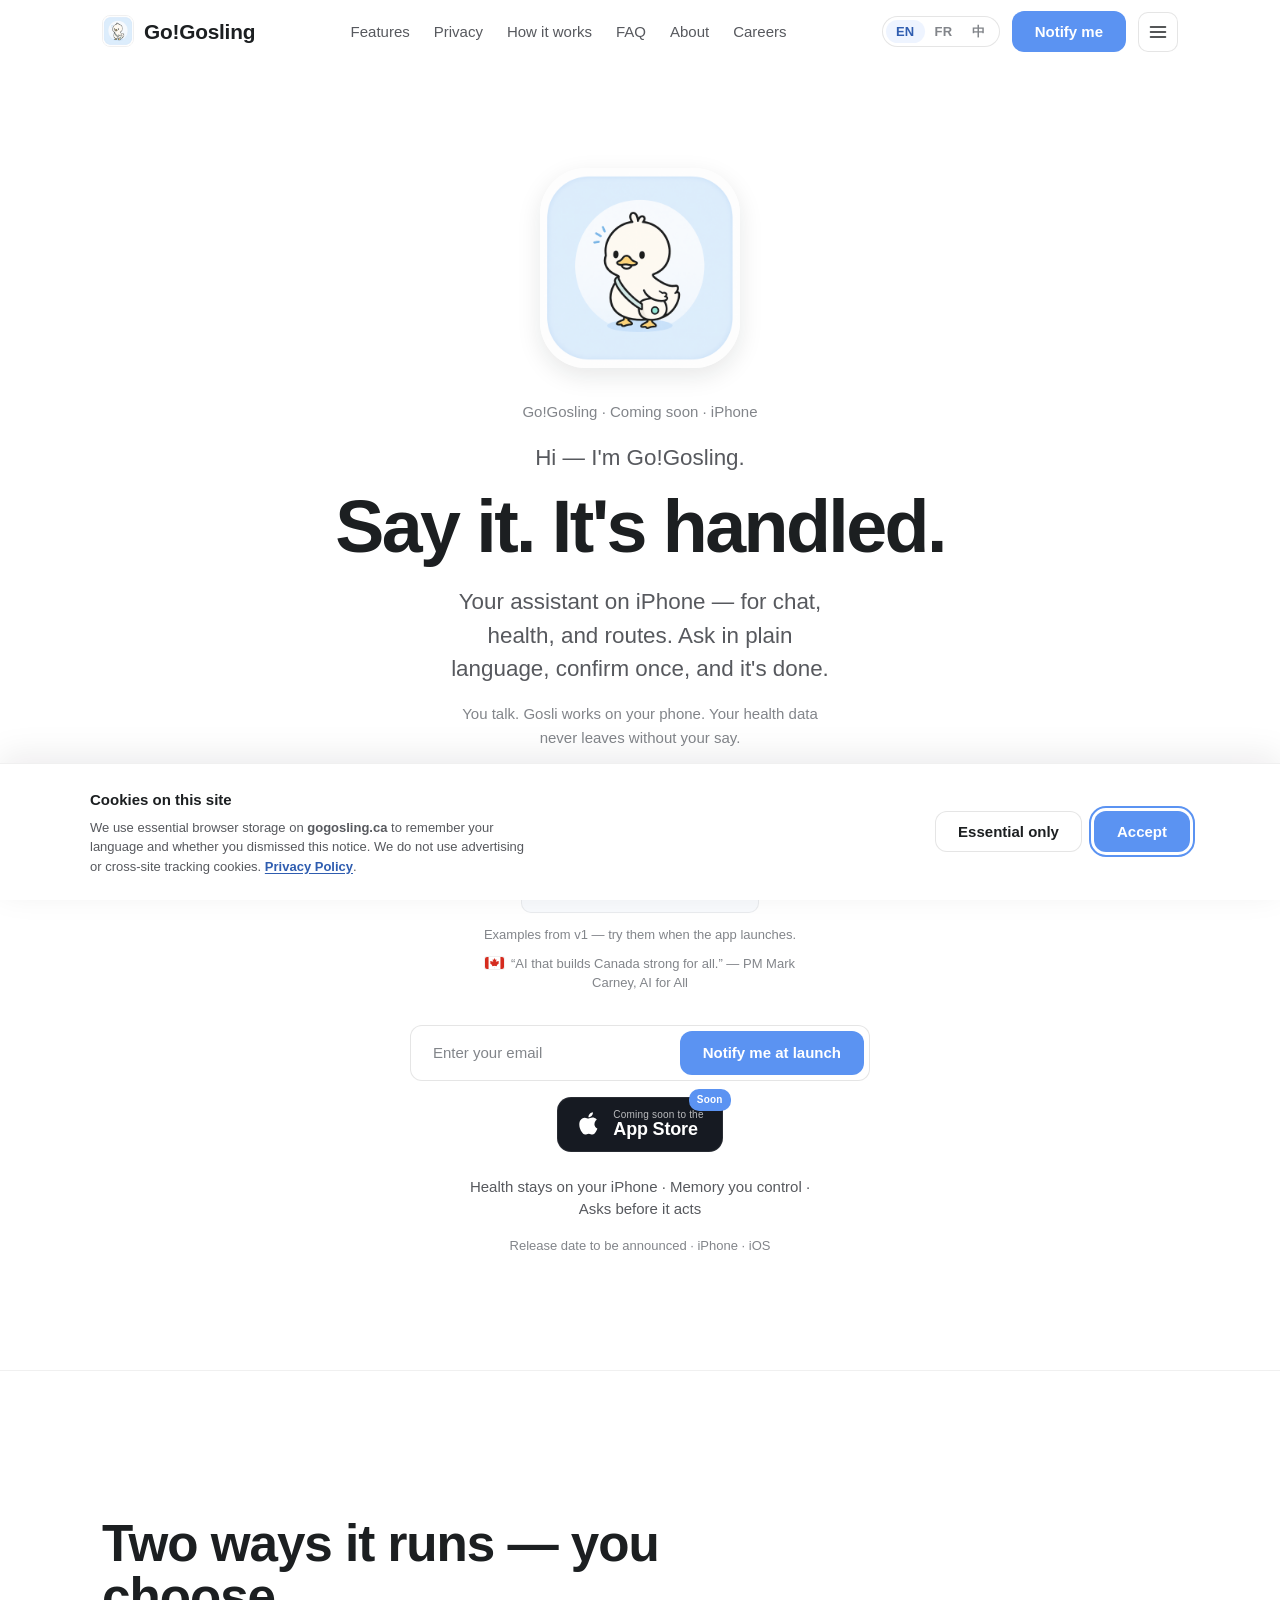
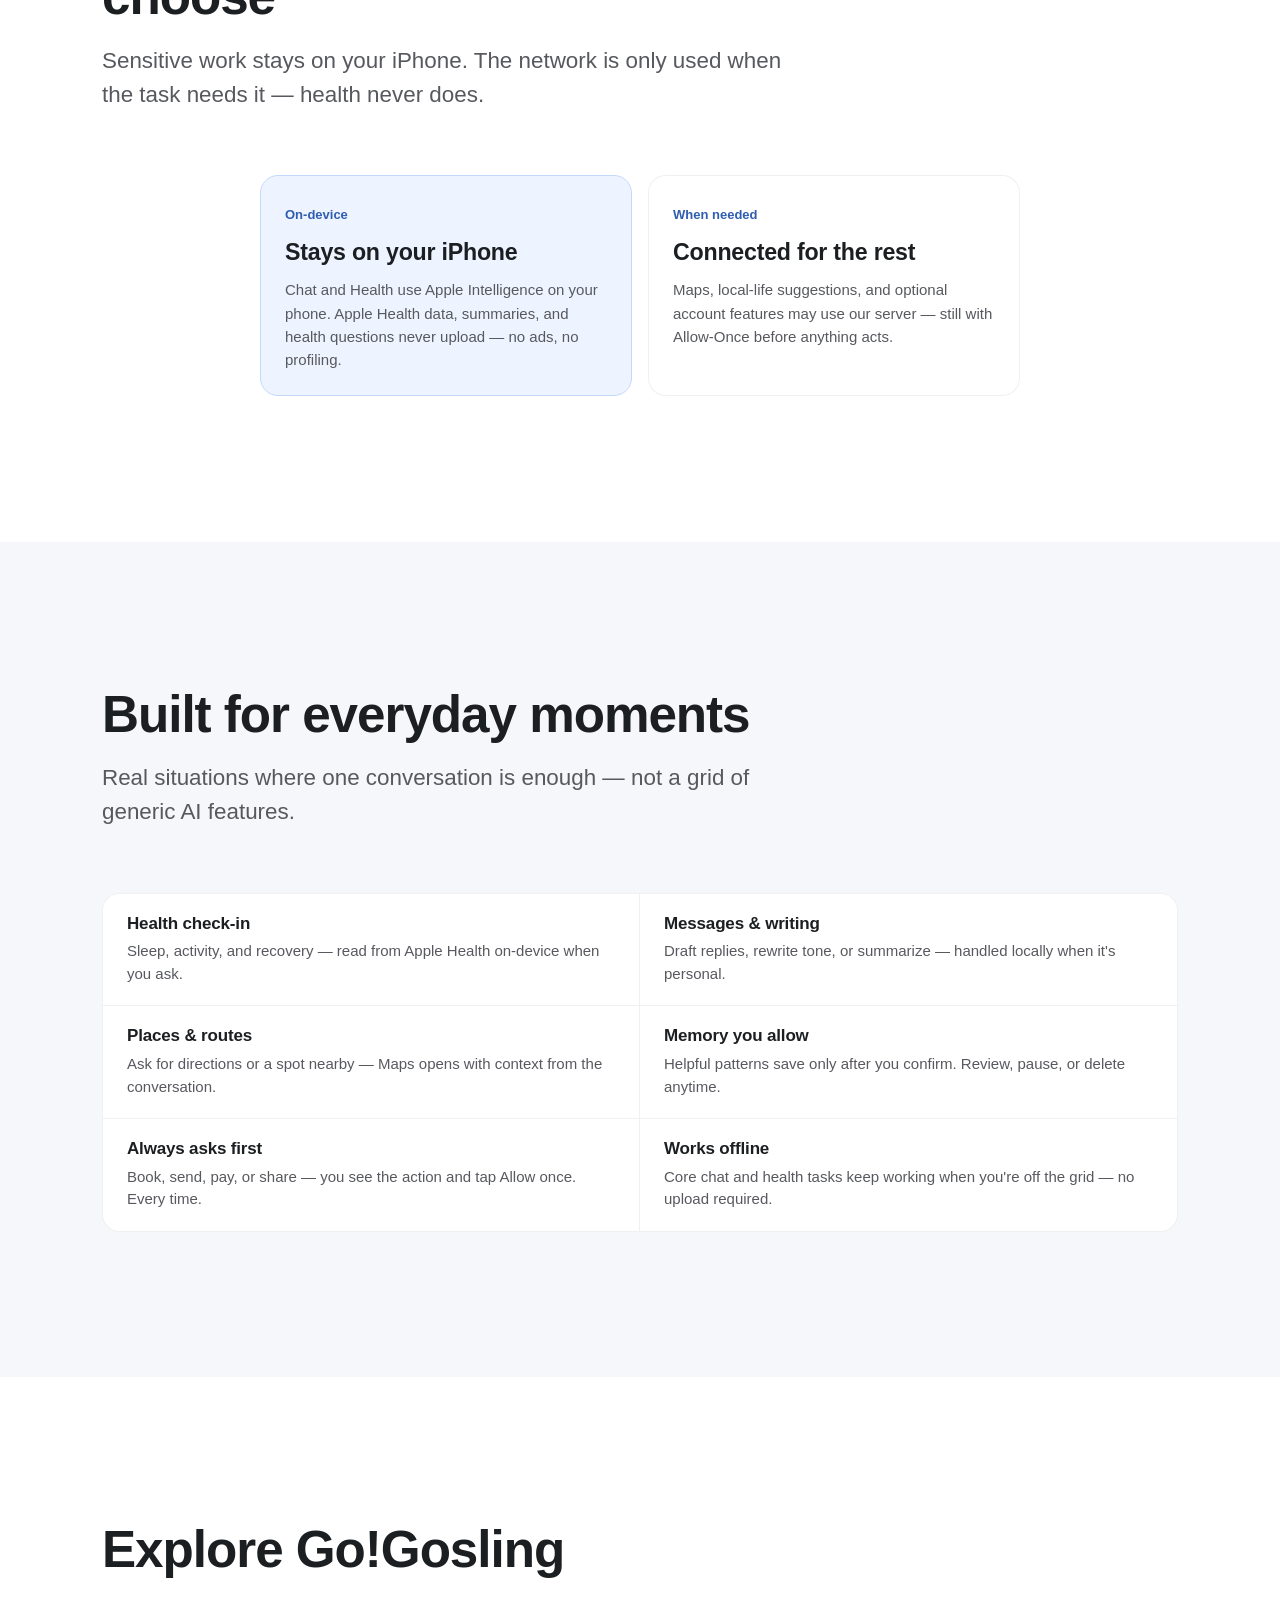
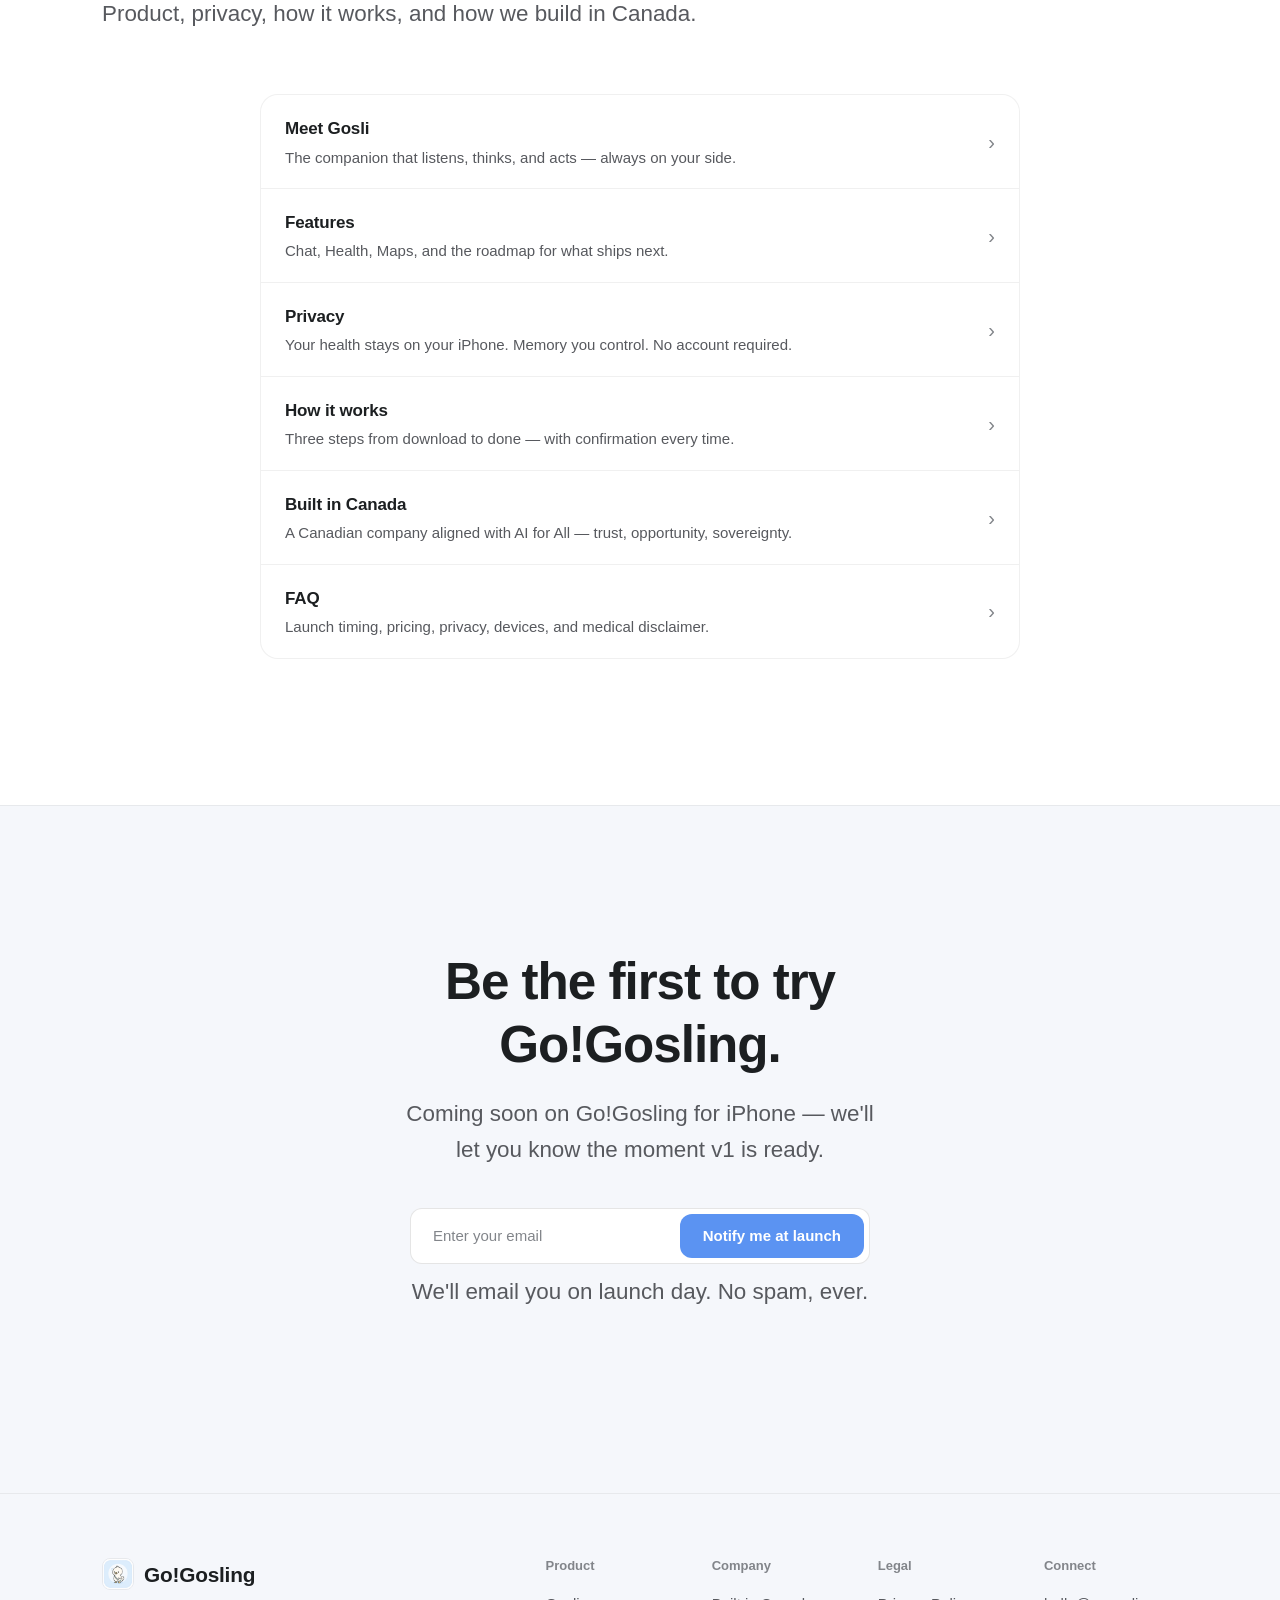
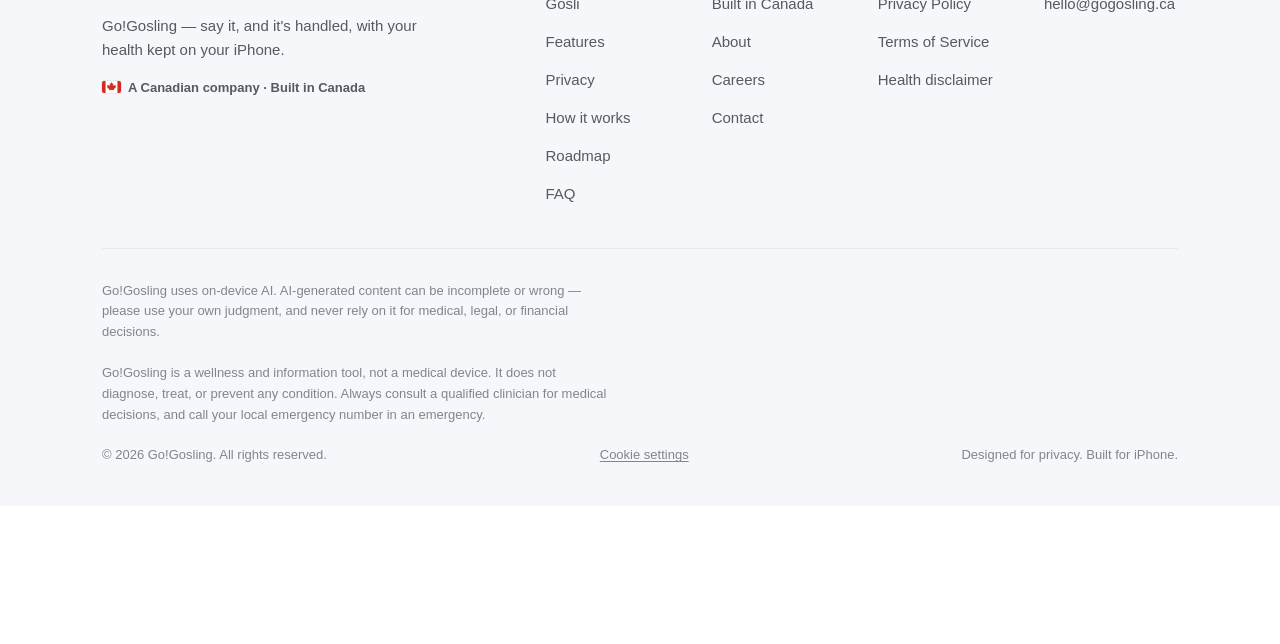
==== commit 385d75c6: "Adopt Yuanbao/Marvis-style home UX: greet, prompts, modes, scenes. - Hero: companion greeting and ex" ====
--- a/index.html
+++ b/index.html
@@ -110,9 +110,21 @@
         </figure>
 
         <p class="hero__app" data-i18n="hero.app">Go!Gosling · Coming soon · iPhone</p>
+        <p class="hero__greet" data-i18n="hero.greet">Hi — I'm Go!Gosling.</p>
         <h1 class="display" data-i18n="hero.title">Say it. It's handled.</h1>
-        <p class="lead hero__lead" data-i18n="hero.lead">Your personal AI for chat, health, and routes — running entirely on your iPhone, so your life stays yours.</p>
-        <p class="hero__tagline" data-i18n="hero.tagline">You talk. Go!Gosling understands. It gets done.</p>
+        <p class="lead hero__lead" data-i18n="hero.lead">Your assistant on iPhone — for chat, health, and routes. Ask in plain language, confirm once, and it's done.</p>
+        <p class="hero__tagline" data-i18n="hero.tagline">You talk. Gosli works on your phone. Your health data never leaves without your say.</p>
+
+        <div class="hero__prompts" aria-label="Example requests">
+          <p class="hero__prompts-label" data-i18n="hero.demo">What can I help with?</p>
+          <ul class="prompt-chips">
+            <li><span class="prompt-chip" data-i18n="home.prompt.1">How did I sleep this week?</span></li>
+            <li><span class="prompt-chip" data-i18n="home.prompt.2">Draft a kind reply to my landlord</span></li>
+            <li><span class="prompt-chip" data-i18n="home.prompt.3">Find a café near me and open Maps</span></li>
+          </ul>
+          <p class="hero__prompts-note" data-i18n="home.prompt.note">Examples from v1 — try them when the app launches.</p>
+        </div>
+
         <a class="hero__pmquote" href="canada.html" data-i18n="hero.pmquote">“AI that builds Canada strong for all.” — PM Mark Carney, AI for All</a>
 
         <div class="hero__actions" id="notify">
@@ -141,7 +153,63 @@
       </div>
     </section>
 
-    <section class="section section--inset home-explore">
+    <section class="section home-modes">
+      <div class="container">
+        <div class="sec-head">
+          <h2 class="section-title" data-i18n="home.modes.title">Two ways it runs — you choose</h2>
+          <p class="lead" data-i18n="home.modes.lead">Sensitive work stays on your iPhone. The network is only used when the task needs it — health never does.</p>
+        </div>
+        <div class="mode-duo">
+          <article class="mode-card mode-card--on">
+            <span class="mode-card__tag" data-i18n="home.mode.on.tag">On-device</span>
+            <h3 class="mode-card__title" data-i18n="home.mode.on.title">Stays on your iPhone</h3>
+            <p class="mode-card__body" data-i18n="home.mode.on.body">Chat and Health use Apple Intelligence on your phone. Apple Health data, summaries, and health questions never upload — no ads, no profiling.</p>
+          </article>
+          <article class="mode-card">
+            <span class="mode-card__tag" data-i18n="home.mode.conn.tag">When needed</span>
+            <h3 class="mode-card__title" data-i18n="home.mode.conn.title">Connected for the rest</h3>
+            <p class="mode-card__body" data-i18n="home.mode.conn.body">Maps, local-life suggestions, and optional account features may use our server — still with Allow-Once before anything acts.</p>
+          </article>
+        </div>
+      </div>
+    </section>
+
+    <section class="section section--inset home-scenes">
+      <div class="container">
+        <div class="sec-head">
+          <h2 class="section-title" data-i18n="home.scenes.title">Built for everyday moments</h2>
+          <p class="lead" data-i18n="home.scenes.lead">Not a wall of feature icons — real situations where one conversation is enough.</p>
+        </div>
+        <div class="scene-grid">
+          <article class="scene-tile">
+            <h3 data-i18n="home.scene.health.t">Health check-in</h3>
+            <p data-i18n="home.scene.health.b">Sleep, activity, and recovery — read from Apple Health on-device when you ask.</p>
+          </article>
+          <article class="scene-tile">
+            <h3 data-i18n="home.scene.chat.t">Messages &amp; writing</h3>
+            <p data-i18n="home.scene.chat.b">Draft replies, rewrite tone, or summarize — handled locally when it's personal.</p>
+          </article>
+          <article class="scene-tile">
+            <h3 data-i18n="home.scene.routes.t">Places &amp; routes</h3>
+            <p data-i18n="home.scene.routes.b">Ask for directions or a spot nearby — Maps opens with context from the conversation.</p>
+          </article>
+          <article class="scene-tile">
+            <h3 data-i18n="home.scene.memory.t">Memory you allow</h3>
+            <p data-i18n="home.scene.memory.b">Helpful patterns save only after you confirm. Review, pause, or delete anytime.</p>
+          </article>
+          <article class="scene-tile">
+            <h3 data-i18n="home.scene.confirm.t">Always asks first</h3>
+            <p data-i18n="home.scene.confirm.b">Book, send, pay, or share — you see the action and tap Allow once. Every time.</p>
+          </article>
+          <article class="scene-tile">
+            <h3 data-i18n="home.scene.offline.t">Works offline</h3>
+            <p data-i18n="home.scene.offline.b">Core chat and health tasks keep working when you're off the grid — no upload required.</p>
+          </article>
+        </div>
+      </div>
+    </section>
+
+    <section class="section home-explore">
       <div class="container">
         <div class="sec-head">
           <h2 class="section-title" data-i18n="home.explore.title">Explore Go!Gosling</h2>
--- a/assets/css/site.css
+++ b/assets/css/site.css
@@ -96,6 +96,131 @@
 .hero__note {
   justify-content: center;
   margin-top: 0;
+}
+.hero__greet {
+  font-size: var(--fs-lead);
+  font-weight: 500;
+  color: var(--text-secondary);
+  margin-bottom: var(--space-3);
+}
+.hero__prompts {
+  width: 100%;
+  max-width: 520px;
+  margin: 0 auto var(--space-8);
+  text-align: center;
+}
+.hero__prompts-label {
+  font-size: var(--fs-meta);
+  font-weight: 500;
+  color: var(--text-muted);
+  margin-bottom: var(--space-3);
+}
+.prompt-chips {
+  list-style: none;
+  padding: 0;
+  margin: 0;
+  display: flex;
+  flex-wrap: wrap;
+  justify-content: center;
+  gap: var(--space-2);
+}
+.prompt-chip {
+  display: inline-block;
+  padding: 10px 14px;
+  font-size: var(--fs-chip);
+  font-weight: 500;
+  color: var(--text-primary);
+  background: var(--surface-2);
+  border: 1px solid var(--line);
+  border-radius: var(--radius-sm);
+  line-height: 1.35;
+  max-width: 100%;
+}
+.hero__prompts-note {
+  margin-top: var(--space-3);
+  font-size: var(--fs-chip);
+  color: var(--text-muted);
+}
+
+/* --- Dual mode (Marvis-style panels, flat) -------------------------------- */
+.home-modes { padding-block: var(--section-y); }
+.mode-duo {
+  display: grid;
+  gap: var(--space-4);
+  grid-template-columns: 1fr;
+  max-width: var(--container-narrow);
+  margin-inline: auto;
+}
+@media (min-width: 720px) {
+  .mode-duo { grid-template-columns: 1fr 1fr; }
+}
+.mode-card {
+  padding: var(--space-6);
+  background: var(--surface);
+  border: 1px solid var(--line);
+  border-radius: var(--radius-card);
+}
+.mode-card--on {
+  border-color: var(--brand-200);
+  background: var(--brand-50);
+}
+.mode-card__tag {
+  display: inline-block;
+  font-size: var(--fs-chip);
+  font-weight: 600;
+  color: var(--brand-ink);
+  margin-bottom: var(--space-3);
+}
+.mode-card__title {
+  font-size: var(--fs-h3);
+  font-weight: 600;
+  letter-spacing: -0.01em;
+  margin-bottom: var(--space-3);
+}
+.mode-card__body {
+  font-size: var(--fs-meta);
+  color: var(--text-secondary);
+  line-height: 1.55;
+}
+
+/* --- Scene grid (Yuanbao/Marvis use-case matrix, text-only) --------------- */
+.scene-grid {
+  display: grid;
+  gap: 0;
+  grid-template-columns: 1fr;
+  max-width: var(--container);
+  margin-inline: auto;
+  border: 1px solid var(--line);
+  border-radius: var(--radius-card);
+  background: var(--surface);
+  overflow: hidden;
+}
+@media (min-width: 640px) {
+  .scene-grid { grid-template-columns: repeat(2, 1fr); }
+}
+.scene-tile {
+  padding: var(--space-5) var(--space-6);
+  border-bottom: 1px solid var(--line);
+  background: var(--surface);
+}
+.scene-tile:nth-last-child(-n+2) { border-bottom: 0; }
+@media (max-width: 639px) {
+  .scene-tile:last-child { border-bottom: 0; }
+}
+@media (min-width: 640px) {
+  .scene-tile:nth-child(odd) { border-inline-end: 1px solid var(--line); }
+  .scene-tile:nth-child(n+5) { border-bottom: 0; }
+}
+.scene-tile h3 {
+  font-size: var(--fs-body);
+  font-weight: 600;
+  margin-bottom: 6px;
+  letter-spacing: -0.01em;
+}
+.scene-tile p {
+  font-size: var(--fs-meta);
+  color: var(--text-secondary);
+  line-height: 1.5;
 }
 
 /* --- Capabilities: stacked rows (not icon-card grid) --------------------- */
@@ -584,6 +709,24 @@
   font-weight: 600;
   color: var(--text-secondary);
 }
+.canada__grid {
+  display: grid;
+  gap: 0;
+  grid-template-columns: 1fr;
+  border: 1px solid var(--line);
+  border-radius: var(--radius-card);
+  overflow: hidden;
+  background: var(--surface);
+}
+.canada__card {
+  background: var(--surface);
+  border: 0;
+  border-radius: 0;
+  border-bottom: 1px solid var(--line);
+  padding: var(--space-6);
+  box-shadow: none;
+}
+.canada__card:last-child { border-bottom: 0; }
 @media (min-width: 860px) {
   .canada__grid { grid-template-columns: repeat(3, 1fr); }
   .canada__card { border-bottom: 0; border-inline-end: 1px solid var(--line); }
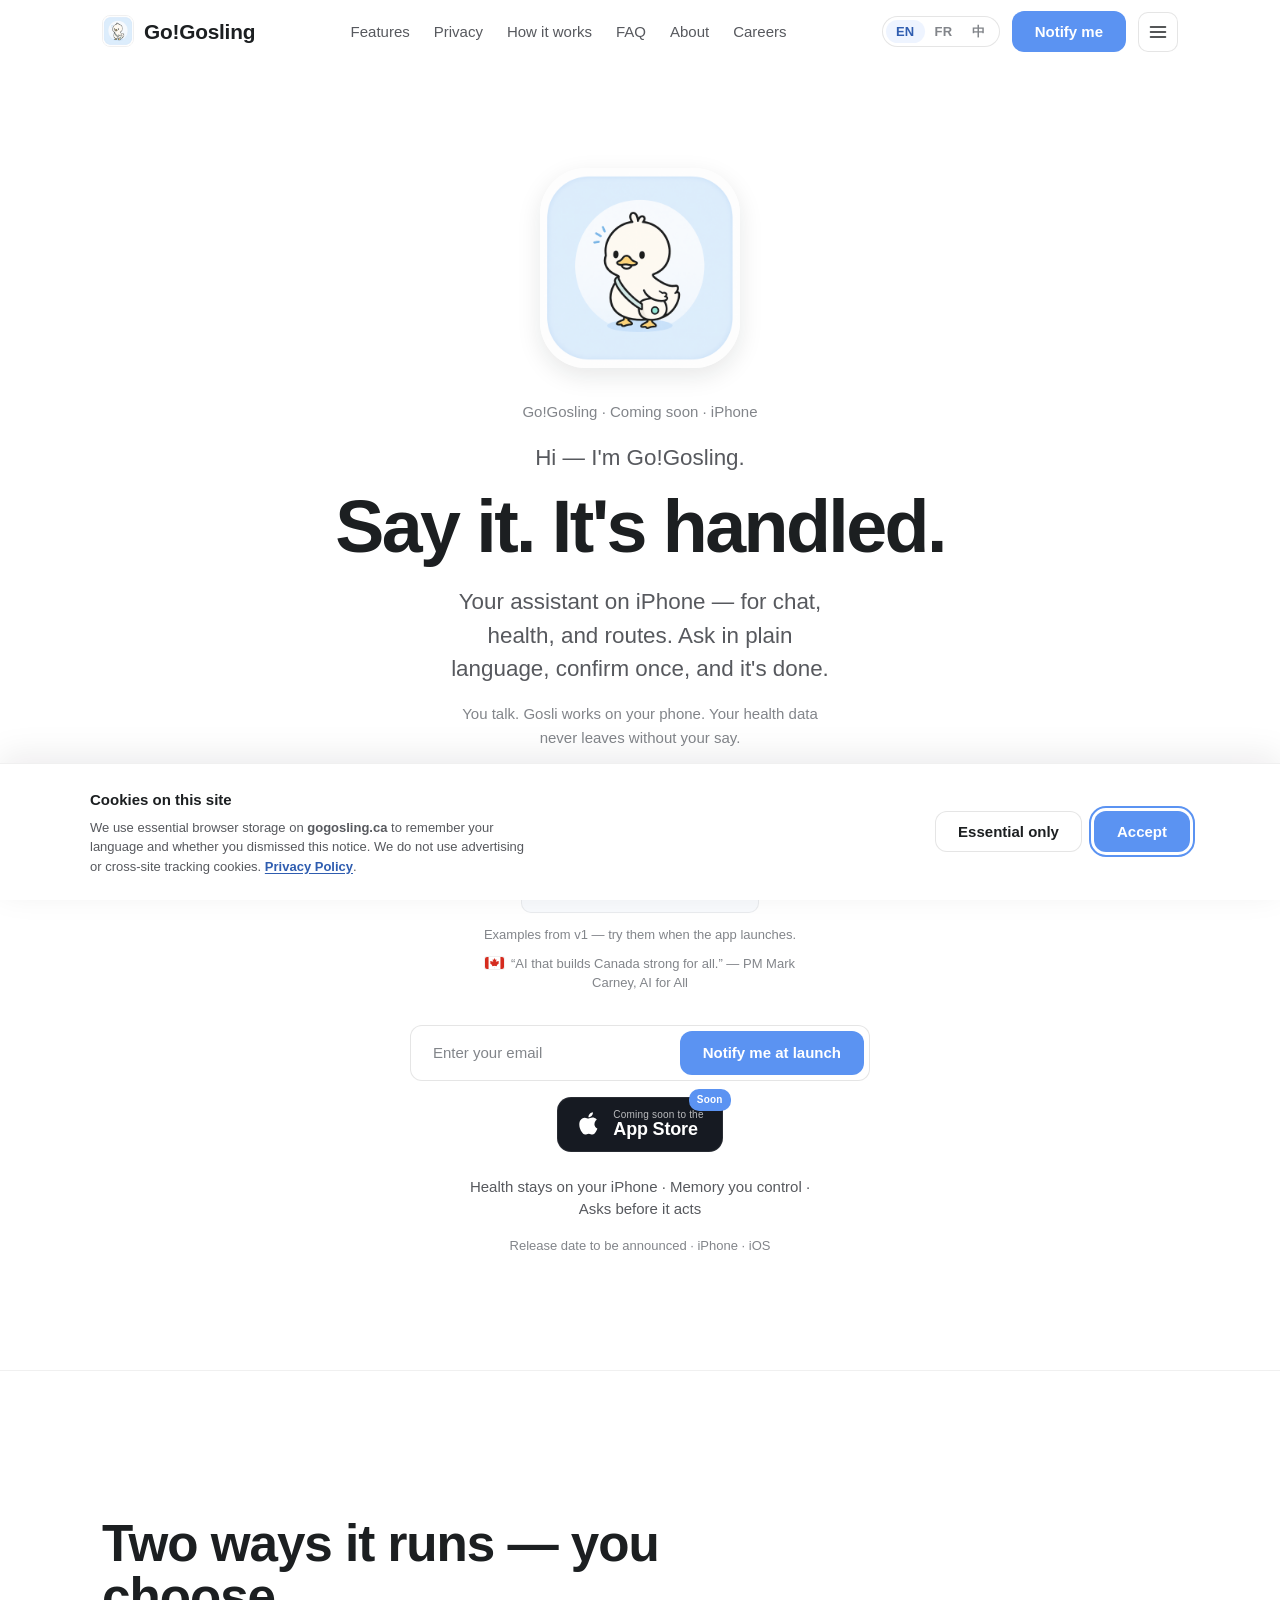
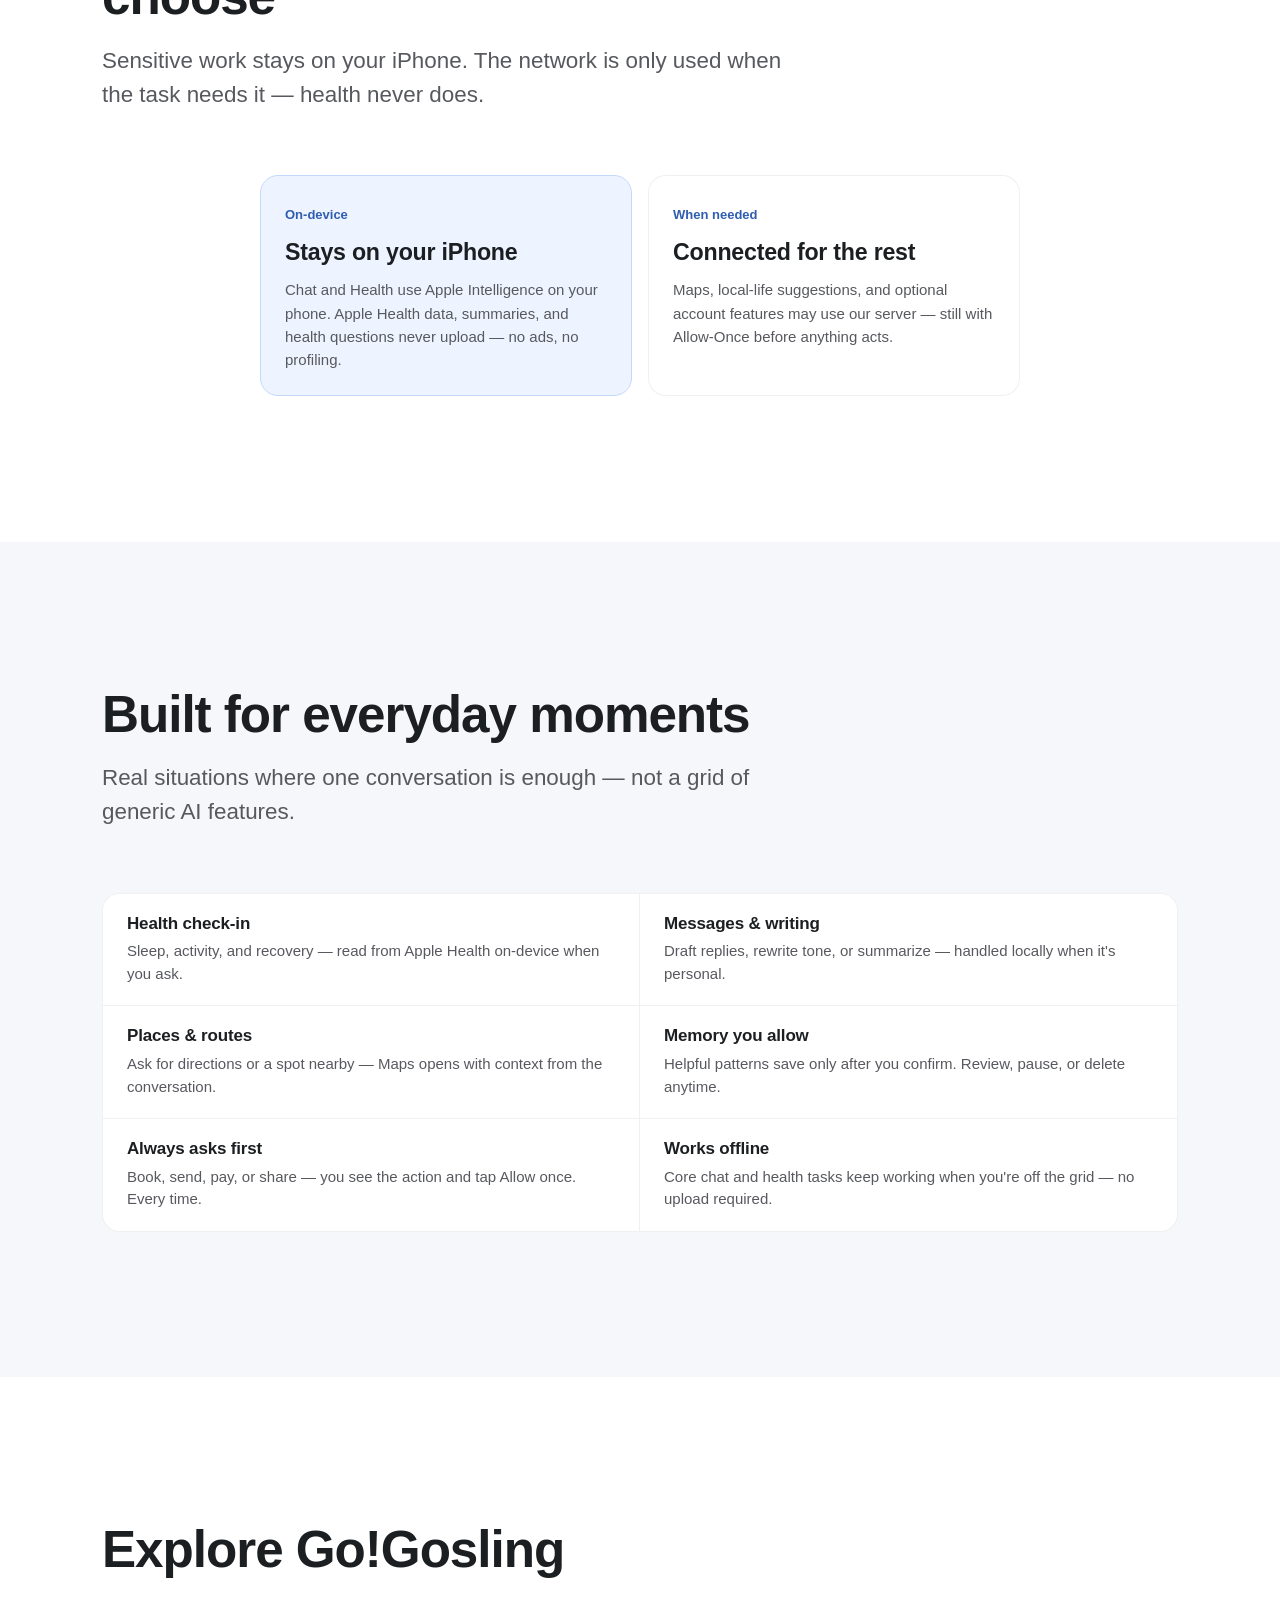
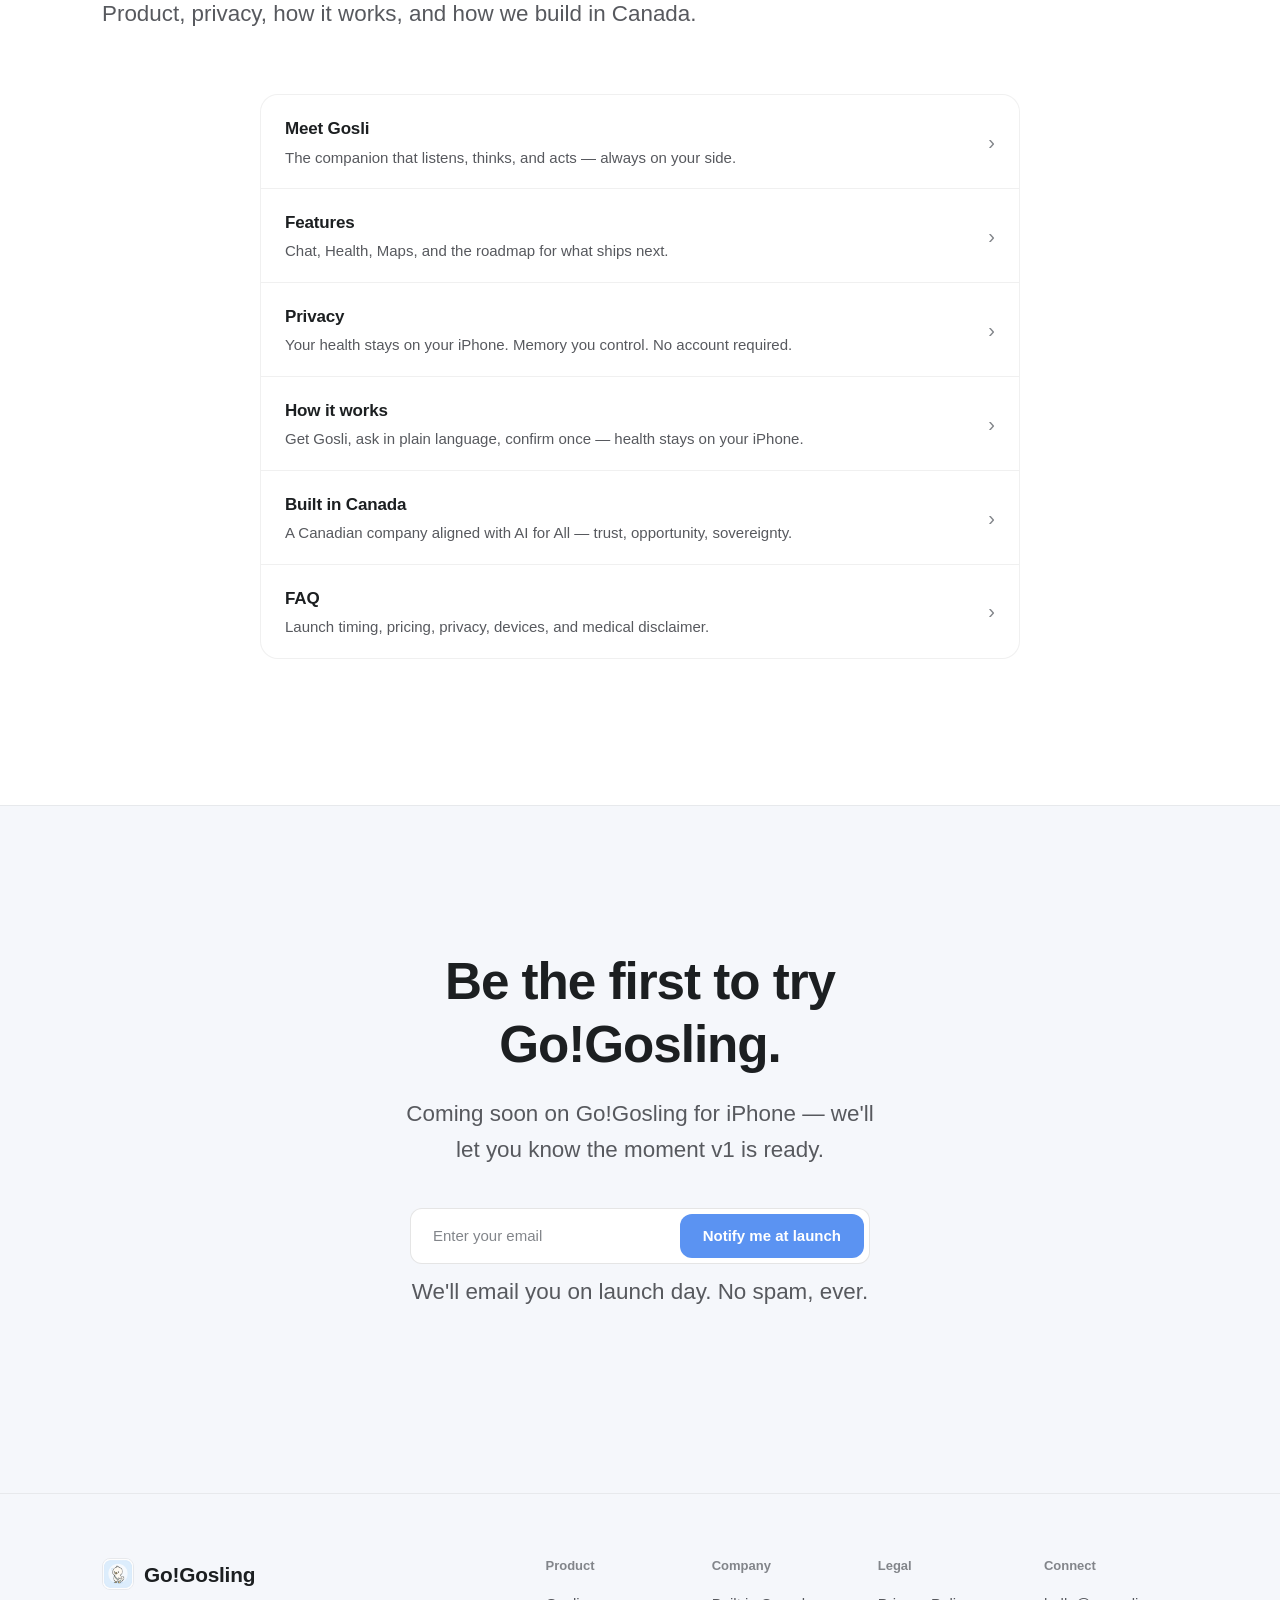
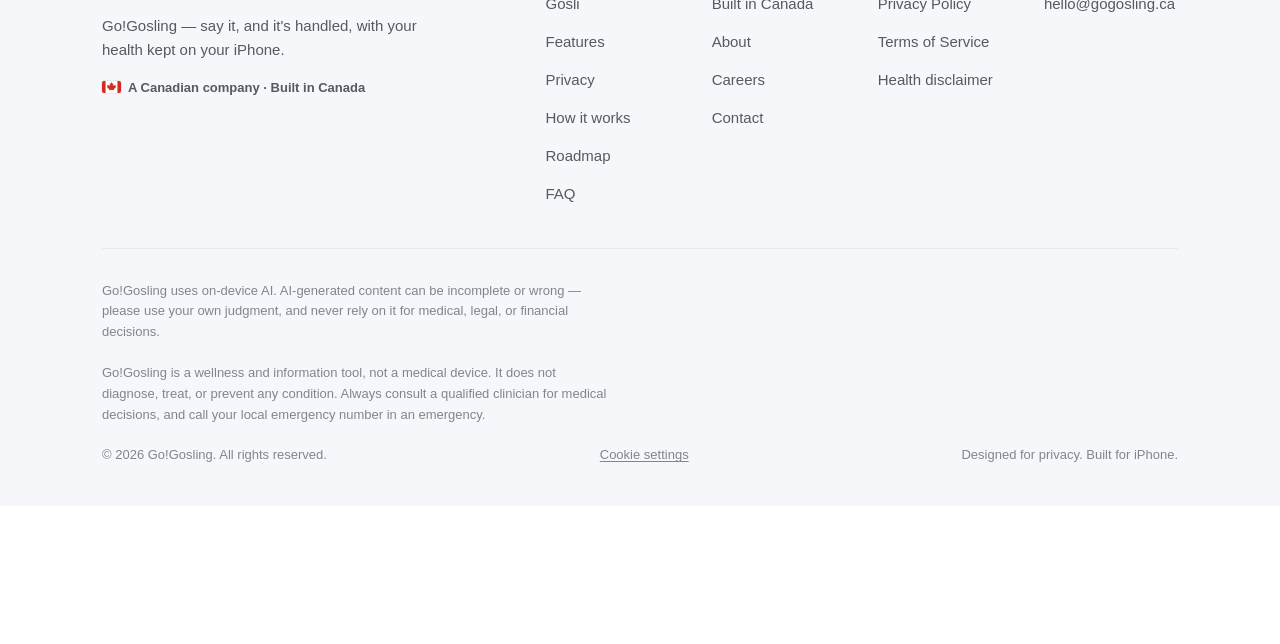
==== commit 3c6b6864: "Fix How it works layout, default to English, and refresh copy. Use flex step cards so body text no l" ====
--- a/index.html
+++ b/index.html
@@ -39,7 +39,8 @@
   <link rel="stylesheet" href="assets/css/tokens.css" />
   <link rel="stylesheet" href="assets/css/base.css" />
   <link rel="stylesheet" href="assets/css/components.css" />
-  <link rel="stylesheet" href="assets/css/site.css" />
+  <link rel="stylesheet" href="assets/css/site.css?v=20260606" />
+  <link rel="stylesheet" href="assets/css/mobile.css?v=20260606" />
 
   <script type="application/ld+json">
   {
@@ -116,7 +117,7 @@
         <p class="hero__tagline" data-i18n="hero.tagline">You talk. Gosli works on your phone. Your health data never leaves without your say.</p>
 
         <div class="hero__prompts" aria-label="Example requests">
-          <p class="hero__prompts-label" data-i18n="hero.demo">What can I help with?</p>
+          <p class="hero__prompts-label" data-i18n="hero.demo">You can ask things like</p>
           <ul class="prompt-chips">
             <li><span class="prompt-chip" data-i18n="home.prompt.1">How did I sleep this week?</span></li>
             <li><span class="prompt-chip" data-i18n="home.prompt.2">Draft a kind reply to my landlord</span></li>
@@ -178,7 +179,7 @@
       <div class="container">
         <div class="sec-head">
           <h2 class="section-title" data-i18n="home.scenes.title">Built for everyday moments</h2>
-          <p class="lead" data-i18n="home.scenes.lead">Not a wall of feature icons — real situations where one conversation is enough.</p>
+          <p class="lead" data-i18n="home.scenes.lead">Real situations where one conversation is enough — not a grid of generic AI features.</p>
         </div>
         <div class="scene-grid">
           <article class="scene-tile">
@@ -213,7 +214,7 @@
       <div class="container">
         <div class="sec-head">
           <h2 class="section-title" data-i18n="home.explore.title">Explore Go!Gosling</h2>
-          <p class="lead" data-i18n="home.explore.lead">Everything you need to know — product, privacy, and how we build in Canada.</p>
+          <p class="lead" data-i18n="home.explore.lead">Product, privacy, how it works, and how we build in Canada.</p>
         </div>
         <nav class="home-explore__list" aria-label="Explore Go!Gosling">
           <a class="home-row reveal" href="meet.html">
@@ -240,7 +241,7 @@
           <a class="home-row reveal" href="how.html">
             <span class="home-row__main">
               <span class="home-row__title" data-i18n="home.card.how.title">How it works</span>
-              <span class="home-row__desc" data-i18n="home.card.how.body">Three steps from download to done — with confirmation every time.</span>
+              <span class="home-row__desc" data-i18n="home.card.how.body">Get Gosli, ask in plain language, confirm once — health stays on your iPhone.</span>
             </span>
             <span class="home-row__chev" aria-hidden="true">›</span>
           </a>
@@ -276,7 +277,7 @@
             </form>
             <div class="form-success" data-waitlist-success hidden>
               <svg viewBox="0 0 24 24" fill="none" stroke="currentColor" stroke-width="1.9" stroke-linecap="round" stroke-linejoin="round"><circle cx="12" cy="12" r="9"/><path d="M8 12l3 3 5-6"/></svg>
-              <span data-success-text data-i18n="form.success">You are on the list.</span>
+              <span data-success-text data-i18n="form.success">You are on the list. We will email you the moment Go!Gosling launches — nothing else.</span>
             </div>
             <p class="form-note" data-i18n="cta.note">We will email you on launch day. No spam.</p>
           </div>
@@ -287,10 +288,10 @@
 
   <div id="site-footer"></div>
 
-  <script src="assets/js/chrome.js"></script>
-  <script src="assets/js/i18n-fr.js"></script>
-  <script src="assets/js/i18n.js"></script>
-  <script src="assets/js/cookies.js"></script>
-  <script src="assets/js/main.js"></script>
+  <script src="assets/js/chrome.js?v=20260605"></script>
+  <script src="assets/js/i18n-fr.js?v=20260605"></script>
+  <script src="assets/js/i18n.js?v=20260605"></script>
+  <script src="assets/js/cookies.js?v=20260605"></script>
+  <script src="assets/js/main.js?v=20260605"></script>
 </body>
 </html>
--- a/assets/css/site.css
+++ b/assets/css/site.css
@@ -313,6 +313,11 @@
 .subhero .sec-head.center .lead.mx-auto {
   margin-inline: 0;
 }
+.subhero .sec-head .lead {
+  max-width: 56ch;
+  color: var(--text-secondary);
+  line-height: 1.55;
+}
 .sec-head .section-title { margin-bottom: var(--space-5); }
 
 /* --- How it works (plain steps) ------------------------------------------ */
@@ -326,9 +331,10 @@
   background: var(--surface);
 }
 .steps--plain .step {
-  display: grid;
-  grid-template-columns: 2.5rem 1fr;
-  gap: var(--space-4) var(--space-5);
+  display: flex;
+  flex-direction: row;
+  align-items: flex-start;
+  gap: var(--space-5);
   padding: var(--space-6) var(--space-6);
   border-bottom: 1px solid var(--line);
   border-radius: 0;
@@ -337,6 +343,7 @@
 }
 .steps--plain .step:last-child { border-bottom: 0; }
 .steps--plain .step__num {
+  flex: 0 0 2.5rem;
   width: 2.5rem;
   height: 2.5rem;
   border-radius: var(--radius-sm);
@@ -349,8 +356,53 @@
   margin: 0;
   border: 1px solid var(--line);
 }
+.steps--plain .step__copy {
+  flex: 1 1 0;
+  min-width: 0;
+  width: 100%;
+}
+.steps--plain .step__copy h3 {
+  font-size: var(--fs-body);
+  margin: 0 0 var(--space-2);
+  font-weight: 600;
+}
+.steps--plain .step__copy p {
+  margin: 0;
+  color: var(--text-secondary);
+  font-size: var(--fs-meta);
+  line-height: 1.55;
+  text-wrap: pretty;
+}
 .step h3 { font-size: var(--fs-body); margin-bottom: var(--space-2); font-weight: 600; }
 .step p { color: var(--text-secondary); font-size: var(--fs-meta); line-height: 1.55; }
+
+.how-hook {
+  margin-top: var(--space-10);
+  text-align: center;
+  font-size: var(--fs-meta);
+  font-weight: 500;
+  color: var(--text-secondary);
+  line-height: 1.5;
+  max-width: 52ch;
+  margin-inline: auto;
+}
+.how-links {
+  margin-top: var(--space-6);
+  display: flex;
+  flex-wrap: wrap;
+  gap: var(--space-3);
+  justify-content: center;
+  align-items: center;
+  font-size: var(--fs-meta);
+}
+.how-links a {
+  color: var(--brand);
+  font-weight: 500;
+  text-decoration: none;
+}
+.how-links a:hover { text-decoration: underline; }
+.how-links__sep { color: var(--text-muted); user-select: none; }
+.subhero .sec-head.center .eyebrow + .section-title { margin-top: var(--space-4); }
 
 /* --- Privacy section ----------------------------------------------------- */
 .priv-tagline {
--- a/assets/css/mobile.css
+++ b/assets/css/mobile.css
@@ -0,0 +1,228 @@
+/* ==========================================================================
+   Go!Gosling — Mobile & small-screen adaptations
+   Loaded after site.css. Targets phones (≤719px) and narrow viewports.
+   ========================================================================== */
+
+@media (max-width: 719px) {
+  :root {
+    --section-y: clamp(56px, 14vw, 88px);
+    --nav-h: 56px;
+  }
+
+  .container {
+    padding-inline: max(var(--space-4), env(safe-area-inset-left))
+      max(var(--space-4), env(safe-area-inset-right));
+  }
+
+  /* --- Nav: room for menu + language; CTA lives in hero on small phones --- */
+  .nav__inner { min-height: var(--nav-h); }
+  .nav__actions > a.btn--primary { display: none; }
+  .lang-toggle--3 button {
+    min-width: 36px;
+    min-height: 36px;
+    padding: 6px 8px;
+  }
+  .nav__menu-btn {
+    width: 44px;
+    height: 44px;
+  }
+  .mobile-menu {
+    padding: var(--space-4) max(var(--space-4), env(safe-area-inset-right))
+      var(--space-5) max(var(--space-4), env(safe-area-inset-left));
+    max-height: calc(100dvh - var(--nav-h));
+    overflow-y: auto;
+    -webkit-overflow-scrolling: touch;
+  }
+  .mobile-menu a {
+    min-height: 48px;
+    display: flex;
+    align-items: center;
+  }
+
+  /* --- Hero --- */
+  .hero {
+    padding-top: calc(var(--nav-h) + env(safe-area-inset-top, 0px) + clamp(32px, 8vw, 56px));
+    padding-bottom: clamp(48px, 10vw, 72px);
+  }
+  .hero__inner { max-width: 100%; }
+  .hero__greet { font-size: var(--fs-body); }
+  .hero__lead,
+  .hero__tagline { max-width: none; }
+  .hero__pmquote {
+    font-size: var(--fs-chip);
+    line-height: 1.45;
+    max-width: none;
+    padding-inline: var(--space-2);
+    text-wrap: pretty;
+  }
+  .hero__hook {
+    font-size: var(--fs-chip);
+    line-height: 1.5;
+    text-wrap: pretty;
+  }
+  .hero__actions { max-width: 100%; }
+
+  /* Waitlist: stack email + button (Yuanbao-style full-width on phone) */
+  .field {
+    flex-direction: column;
+    align-items: stretch;
+    gap: var(--space-2);
+    padding: var(--space-3);
+    border-radius: var(--radius-card);
+  }
+  .field__input {
+    padding: 12px 14px;
+    font-size: 16px; /* avoids iOS zoom on focus */
+  }
+  .field .btn {
+    width: 100%;
+    min-height: 48px;
+  }
+  .form-success { max-width: 100%; }
+  .store-badge {
+    width: 100%;
+    justify-content: center;
+    min-height: 48px;
+  }
+
+  /* Example prompts: full-width chips */
+  .hero__prompts { max-width: 100%; }
+  .prompt-chips {
+    flex-direction: column;
+    align-items: stretch;
+    width: 100%;
+  }
+  .prompt-chips li { width: 100%; }
+  .prompt-chip {
+    display: block;
+    width: 100%;
+    text-align: left;
+    padding: 12px 14px;
+    font-size: var(--fs-meta);
+  }
+
+  /* Section headings */
+  .sec-head { margin-bottom: var(--space-10); }
+  .sec-head .lead { font-size: var(--fs-body); }
+
+  /* Capability rows: stack title + badge */
+  .cap-card {
+    grid-template-columns: 1fr;
+    grid-template-rows: auto auto auto;
+    gap: var(--space-2);
+  }
+  .cap-card h3 { grid-row: 1; }
+  .cap-card__soon {
+    grid-column: 1;
+    grid-row: 2;
+    justify-self: start;
+  }
+  .cap-card p {
+    grid-column: 1;
+    grid-row: 3;
+  }
+
+  /* How it works steps */
+  .steps--plain .step {
+    padding: var(--space-5) var(--space-4);
+    gap: var(--space-4);
+  }
+  .steps--plain .step__copy p {
+    text-wrap: pretty;
+    overflow-wrap: break-word;
+  }
+
+  /* Home rows & scenes: larger tap targets */
+  .home-row {
+    padding: var(--space-5) max(var(--space-4), env(safe-area-inset-left))
+      var(--space-5) max(var(--space-4), env(safe-area-inset-right));
+    min-height: 48px;
+  }
+  .scene-tile { padding: var(--space-5) var(--space-4); }
+
+  /* FAQ accordion */
+  .accordion__trigger {
+    padding: var(--space-5) 2px;
+    min-height: 48px;
+    font-size: var(--fs-body);
+  }
+
+  /* Careers */
+  .job-card__apply {
+    width: 100%;
+    min-height: 48px;
+  }
+  .careers-inquiry__btn { min-height: 48px; }
+
+  /* Apply dialog */
+  .apply-dialog {
+    width: calc(100% - 2 * max(var(--space-4), env(safe-area-inset-left)));
+    max-height: calc(100dvh - 2 * var(--space-4));
+    margin: auto;
+  }
+  .apply-dialog__inner { max-height: calc(100dvh - 2 * var(--space-4)); }
+  .apply-form__grid--2 { grid-template-columns: 1fr; }
+  .apply-actions {
+    flex-direction: column-reverse;
+    align-items: stretch;
+  }
+  .apply-actions .btn {
+    width: 100%;
+    min-height: 48px;
+  }
+  .apply-actions__submit { min-width: 0; }
+
+  /* Spotlight: single column, no overflow */
+  .spotlight__panel { padding: var(--space-6) var(--space-4); }
+  .spotlight__stage { width: min(100%, 280px); }
+  .spotlight__feat h3 { font-size: var(--fs-body); }
+
+  /* State gallery: 2 columns on small phones */
+  .state-grid {
+    grid-template-columns: repeat(2, 1fr);
+    gap: var(--space-3);
+  }
+  .state-tile { padding: var(--space-4) var(--space-3); }
+
+  /* Footer */
+  .footer__cols { grid-template-columns: 1fr; gap: var(--space-6); }
+  .footer__legal-row {
+    flex-direction: column;
+    align-items: flex-start;
+    gap: var(--space-3);
+  }
+  .footer__disclaimer { font-size: var(--fs-chip); }
+
+  /* Cookie banner */
+  .cookie-banner__inner {
+    padding-inline: max(var(--space-4), env(safe-area-inset-left))
+      max(var(--space-4), env(safe-area-inset-right));
+  }
+  .cookie-banner__actions {
+    flex-direction: column;
+    align-items: stretch;
+  }
+  .cookie-banner__actions .btn {
+    width: 100%;
+    min-height: 48px;
+  }
+
+  /* Final CTA */
+  .final-cta__inner { padding-inline: var(--space-2); }
+}
+
+/* Very narrow (iPhone SE, small Android) */
+@media (max-width: 380px) {
+  .display { font-size: clamp(2rem, 9vw, 2.5rem); }
+  .logo__word { font-size: 1.15rem; }
+  .lang-toggle--3 button { padding: 6px 6px; font-size: 0.625rem; }
+}
+
+/* Landscape phone: slightly tighter vertical rhythm */
+@media (max-width: 719px) and (max-height: 500px) {
+  .hero {
+    padding-top: calc(var(--nav-h) + 24px);
+    padding-bottom: 32px;
+  }
+  .hero__icon { width: clamp(96px, 18vw, 140px); }
+}
